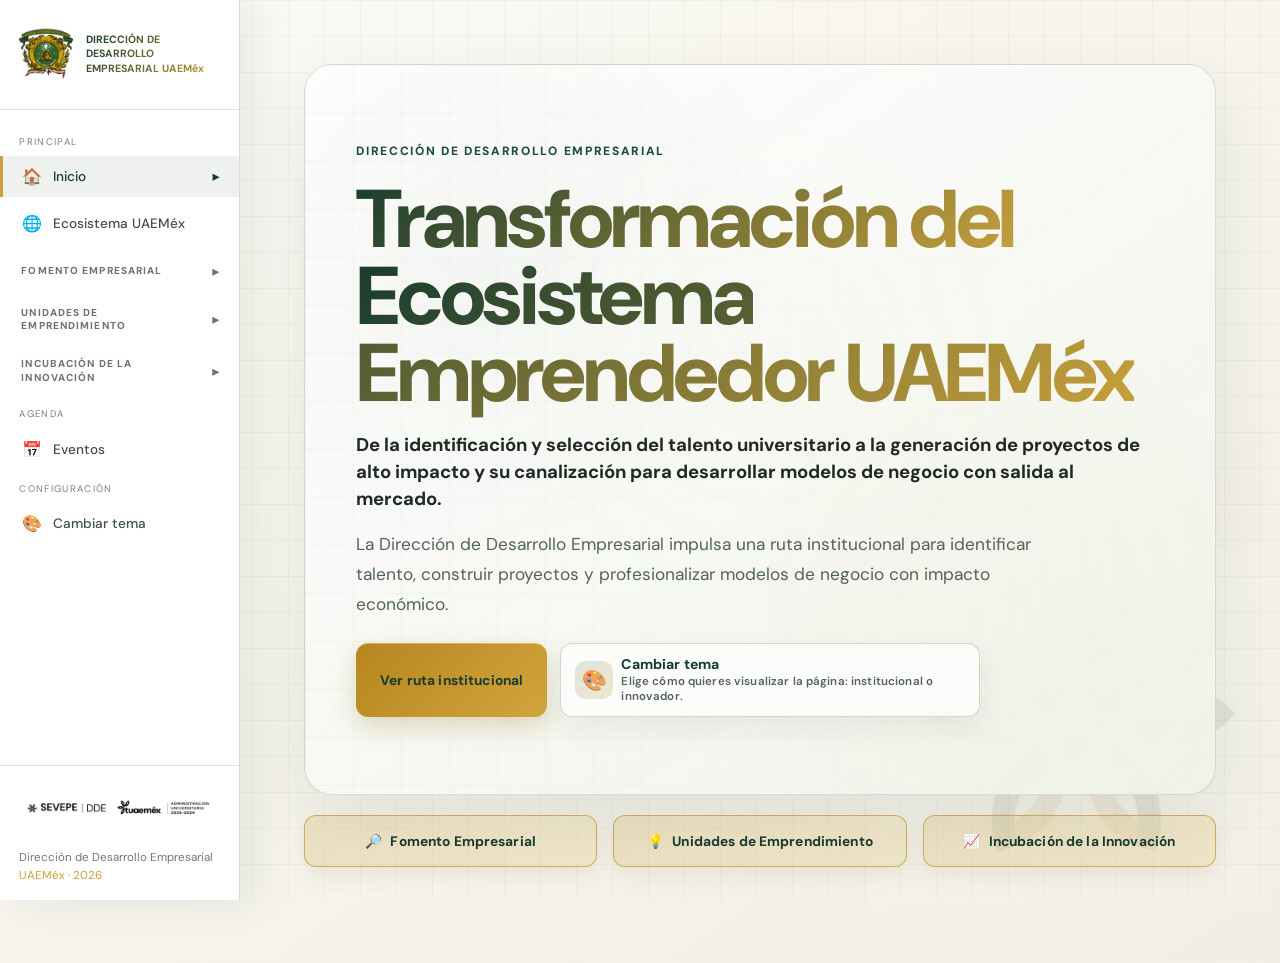
==== index.html @ 19e8ae30 "Agregar agenda UE 2026B" ====
<!DOCTYPE html>
<html lang="es" data-theme="institucional">
<head>
  <meta charset="UTF-8"/>
  <meta name="viewport" content="width=device-width, initial-scale=1.0"/>
  <link rel="manifest" href="manifest.json">
  <meta name="theme-color" content="#1F4D3A">
  <meta name="apple-mobile-web-app-capable" content="yes">
  <meta name="apple-mobile-web-app-title" content="DDE UAEMéx">
  <meta name="apple-mobile-web-app-status-bar-style" content="default">
  <link rel="apple-touch-icon" href="imgenes/logo-uaemex.png">
  <title>Dirección de Desarrollo Empresarial · UAEMéx</title>
  <link rel="preconnect" href="https://fonts.googleapis.com">
  <link rel="preconnect" href="https://fonts.gstatic.com" crossorigin>
  <link href="https://fonts.googleapis.com/css2?family=DM+Sans:opsz,wght@9..40,400;9..40,500;9..40,600;9..40,700;9..40,800;9..40,900&display=swap" rel="stylesheet">
  <script>
    try {
      const savedTheme = localStorage.getItem('theme') || 'institucional';
      document.documentElement.dataset.theme = savedTheme === 'actual' ? 'actual' : 'institucional';
    } catch (error) {
      document.documentElement.dataset.theme = 'institucional';
    }
  </script>
  <link rel="stylesheet" href="styles.css"/>
</head>
<body>

<!-- HAMBURGER -->
<button class="hamburger" id="ham" type="button" aria-label="Abrir menú" aria-controls="sidebar" aria-expanded="false">
  <span></span><span></span><span></span>
</button>

<!-- SIDEBAR -->
<nav class="sidebar" id="sidebar">
  <div class="sidebar-head">
    <a href="#home" class="sidebar-logo-link" data-section="home" aria-label="Ir al inicio">
      <img src="imgenes/logo-uaemex.png" alt="Logo UAEMéx"/>
    </a>
    <div class="sidebar-brand">DIRECCIÓN DE DESARROLLO<br>EMPRESARIAL UAEMéx</div>
    <button class="sidebar-close" id="sidebarClose" type="button" aria-label="Cerrar menú">Cerrar menú</button>
  </div>
  <div class="sidebar-nav">
    <div class="nav-section">Principal</div>
    <div class="home-sidebar-group" data-home-sidebar-group>
      <button class="nav-item active home-parent-item" type="button" data-section="home" data-home-sidebar-toggle aria-expanded="false" aria-controls="home-subnav">
        <span class="home-parent-label"><span class="nav-icon">🏠</span>Inicio</span>
        <span class="nav-chevron" data-home-sidebar-chevron aria-hidden="true">▸</span>
      </button>
      <div class="home-subnav" id="home-subnav" aria-label="Subsecciones de Inicio" hidden>
        <a class="nav-item home-subitem" data-section="home-vision"><span class="home-sub-index">01</span>Visión institucional</a>
        <a class="nav-item home-subitem" data-section="home-problema"><span class="home-sub-index">02</span>Problema anterior - Solución actual</a>
        <a class="nav-item home-subitem" data-section="home-ruta"><span class="home-sub-index">03</span>Ruta institucional DDE</a>
      </div>
    </div>
    <a class="nav-item" data-section="ecosistema"><span class="nav-icon">🌐</span>Ecosistema UAEMéx</a>

    <div class="nav-group" data-nav-group>
      <button class="nav-group-toggle" type="button" aria-expanded="false" aria-controls="nav-group-fomento">
        <span>Fomento Empresarial</span><span class="nav-chevron" aria-hidden="true">▸</span>
      </button>
      <div class="nav-group-content" id="nav-group-fomento" hidden>
        <a class="nav-item" data-section="fomento-empresarial"><span class="nav-icon">🔎</span>Fomento Empresarial</a>
        <a class="nav-item" data-section="metodologia-fomento"><span class="nav-icon">⚙️</span>Metodología de Fomento</a>
        <a class="nav-item" data-section="ruta-formativa-inicial"><span class="nav-icon">🧭</span>Ruta Formativa Inicial</a>
        <a class="nav-item" data-section="actividades-complementarias"><span class="nav-icon">✦</span>Actividades complementarias</a>
        <a class="nav-item" data-section="evaluacion-regional"><span class="nav-icon">✓</span>Evaluación Regional</a>
        <a class="nav-item" data-section="proceso-seleccion"><span class="nav-icon">↗</span>Proceso de selección</a>
      </div>
    </div>

    <div class="nav-group" data-nav-group>
      <button class="nav-group-toggle" type="button" aria-expanded="false" aria-controls="nav-group-unidades">
        <span>Unidades de Emprendimiento</span><span class="nav-chevron" aria-hidden="true">▸</span>
      </button>
      <div class="nav-group-content" id="nav-group-unidades" hidden>
        <a class="nav-item" data-section="manual"><span class="nav-icon">📋</span>Propósito e impacto</a>
        <a class="nav-item" data-section="programa"><span class="nav-icon">💡</span>Programa Emprende UAEMéx 365</a>
        <a class="nav-item" data-section="metodologia"><span class="nav-icon">⚡</span>Metodología 365</a>
        <a class="nav-item" data-section="actividades"><span class="nav-icon">🚀</span>Actividades de activación</a>
        <a class="nav-item" data-section="herramientas"><span class="nav-icon">🛠️</span>Herramientas digitales</a>
        <a class="nav-item" data-section="agenda-ue"><span class="nav-icon">📅</span>Agenda UE 2026B</a>
      </div>
    </div>

    <div class="nav-group" data-nav-group>
      <button class="nav-group-toggle" type="button" aria-expanded="false" aria-controls="nav-group-incubacion">
        <span>Incubación de la Innovación</span><span class="nav-chevron" aria-hidden="true">▸</span>
      </button>
      <div class="nav-group-content" id="nav-group-incubacion" hidden>
        <a class="nav-item" data-section="incubacion"><span class="nav-icon">📈</span>Incubación de la Innovación</a>
      </div>
    </div>

    <div class="nav-section">Agenda</div>
    <a class="nav-item" data-section="eventos"><span class="nav-icon">📅</span>Eventos</a>

    <div class="nav-section">Configuración</div>
    <a class="nav-item" data-section="temas"><span class="nav-icon">🎨</span>Cambiar tema</a>
  </div>
  <div class="sidebar-foot">
    <div class="sidebar-footer-image">
      <img src="imgenes/pie-pagina-dde.png" alt="Identidad institucional UAEMéx DDE">
    </div>
    Dirección de Desarrollo Empresarial<br>
    <span style="color:var(--p2)">UAEMéx · 2026</span>
  </div>
</nav>
<div class="sidebar-overlay" id="sidebarOverlay" aria-hidden="true"></div>

<!-- MAIN -->
<main class="main">

  <!-- ══════════════ HOME ══════════════ -->
  <section class="section active" id="home">
    <div class="hero-wrap">
      <div class="glow g1"></div>
      <div class="glow g2"></div>
      <div class="glow g3"></div>
      <div class="hero-shell hero-shell-dde">
        <div class="hero-content reveal">
          <div class="hero-badge"><span class="dot"></span>Dirección de Desarrollo Empresarial</div>
          <h1 class="hero-title hero-title-institutional">
            <span class="grad-cyan">Transformación del</span><br>
            <span class="grad-mag">Ecosistema Emprendedor UAEMéx</span>
          </h1>
          <p class="hero-kicker">De la identificación y selección del talento universitario a la generación de proyectos de alto impacto y su canalización para desarrollar modelos de negocio con salida al mercado.</p>
          <p class="lead">La Dirección de Desarrollo Empresarial impulsa una ruta institucional para identificar talento, construir proyectos y profesionalizar modelos de negocio con impacto económico.</p>
          <div class="btns">
            <a class="btn btn-p" href="#home-ruta" data-section="home-ruta">Ver ruta institucional</a>
            <button class="btn home-theme-card" type="button" data-section="temas" aria-label="Cambiar tema visual">
              <span class="home-theme-icon" aria-hidden="true">🎨</span>
              <span class="home-theme-copy">
                <strong>Cambiar tema</strong>
                <small>Elige cómo quieres visualizar la página: institucional o innovador.</small>
              </span>
            </button>
          </div>
        </div>
      </div>
    </div>

    <nav class="home-area-actions reveal" aria-label="Áreas de la Dirección de Desarrollo Empresarial">
      <a class="btn home-area-btn" data-section="fomento-empresarial"><span aria-hidden="true">🔎</span>Fomento Empresarial</a>
      <a class="btn home-area-btn" data-section="programa"><span aria-hidden="true">💡</span>Unidades de Emprendimiento</a>
      <a class="btn home-area-btn" data-section="incubacion"><span aria-hidden="true">📈</span>Incubación de la Innovación</a>
    </nav>

  </section>

  <section class="section home-route-tabs" id="home-vision" aria-labelledby="vision-reto-title">
      <div class="home-route-tab-content">
    <section class="institutional-challenge active" id="home-tab-vision">
      <div class="challenge-heading">
        <div class="tag">Visión institucional</div>
        <h2 class="sec-title" id="vision-reto-title">Visión general del <span class="grad-cyan">reto institucional</span></h2>
        <p>Situación actual, retos, oportunidad y papel de la DDE dentro del ecosistema universitario.</p>
      </div>
      <div class="challenge-grid">
        <article class="challenge-card"><span class="challenge-number">01</span><h3>Situación actual</h3><p>Existen programas, concursos, talleres y esfuerzos valiosos, pero con operación parcialmente desconectada.</p></article>
        <article class="challenge-card"><span class="challenge-number">02</span><h3>Reto institucional</h3><p>Construir continuidad entre convocatoria, formación, validación, evaluación e incubación.</p></article>
        <article class="challenge-card"><span class="challenge-number">03</span><h3>Oportunidad</h3><p>Convertir el talento universitario en proyectos con evidencia, potencial de mercado e impacto social.</p></article>
        <article class="challenge-card"><span class="challenge-number">04</span><h3>Papel de la DDE</h3><p>Formar e integrar personas con una metodología institucional, en un ecosistema emprendedor universitario de alto desempeño.</p></article>
      </div>
      <p class="challenge-question">¿Cómo pasamos de actividades aisladas a un sistema institucional que genere modelos de negocio?</p>
    </section>
      </div>
  </section>

  <section class="section home-route-tabs" id="home-problema" aria-labelledby="problema-institucional-title">
      <div class="home-route-tab-content">
    <section class="institutional-problem" id="home-tab-continuidad">
      <div class="problem-copy problem-copy-wide">
        <div class="tag">Problema anterior - Solución actual</div>
        <h2 class="sec-title" id="problema-institucional-title">Problema anterior - <span class="grad-mag">Solución actual</span></h2>
        <p class="problem-lead">El modelo anterior priorizaba la captación de proyectos; la nueva ruta institucional canaliza talento, visión y actitud emprendedora hacia procesos de formación, desarrollo e incubación.</p>
      </div>
      <div class="problem-image-grid">
        <figure class="problem-image-card">
          <button class="problem-image-trigger" type="button" data-problem-image="0" aria-label="Abrir Modelo anterior de participación">
            <img src="imgenes/modelo-anterior.png" alt="Modelo anterior de participación">
          </button>
          <figcaption>
            <strong>Modelo anterior</strong>
            <span>Antes se priorizaba captar muchos proyectos para concursar, pero no necesariamente formar emprendedores.</span>
          </figcaption>
        </figure>
        <figure class="problem-image-card">
          <button class="problem-image-trigger" type="button" data-problem-image="1" aria-label="Abrir Nueva ruta de canalización de participantes">
            <img src="imgenes/nueva-ruta.png" alt="Nueva ruta de canalización de participantes">
          </button>
          <figcaption>
            <strong>Nueva ruta</strong>
            <span>Ahora se canaliza a quienes destacan por talento, visión y actitud, conectando Fomento Empresarial, Unidades de Emprendimiento e Incubación de la Innovación.</span>
          </figcaption>
        </figure>
      </div>
      <p class="problem-conclusion">La ruta actual permite identificar perfiles con mayor potencial, formar equipos y canalizar participantes hacia Unidades de Emprendimiento e Incubación de la Innovación.</p>
    </section>
      </div>
  </section>

  <section class="section home-route-tabs" id="home-ruta" aria-labelledby="ruta-institucional-title">
      <div class="home-route-tab-content">
    <div class="institutional-route" id="ruta-institucional-dde">
      <div class="route-intro">
        <div>
          <div class="tag">Ruta institucional DDE</div>
          <h2 class="sec-title" id="ruta-institucional-title">Un ecosistema, <span class="grad-cyan">tres etapas conectadas</span></h2>
        </div>
        <div class="route-summary">
          <p>Esta estrategia conecta los esfuerzos de Fomento Empresarial, Unidades de Emprendimiento e Incubación de la Innovación, integrando convocatorias, formación, validación, evidencias, mentorías y salida al mercado dentro de una misma ruta.</p>
          <p><strong>Emprende UAEMéx 365</strong> es el modelo operativo de las Unidades de Emprendimiento: activa talento universitario, forma equipos multidisciplinarios y desarrolla proyectos con evidencia, producto mínimo viable y posibilidad de incubación.</p>
        </div>
      </div>

      <div class="route-grid">
        <article class="route-card route-card-cyan">
          <div class="route-card-head">
            <span class="route-step">01</span>
            <div><span class="route-level">Emprendedor junior</span><h3>Fomento Empresarial</h3></div>
          </div>
          <p class="route-purpose">Identifica perfiles y selecciona el talento emprendedor de la comunidad universitaria.</p>
          <div class="route-input"><strong>Entrada</strong><span>Ideas · categorías · áreas del conocimiento · convocatoria</span></div>
          <ol class="route-list">
            <li>Mesas de trabajo</li>
            <li>Convocatoria y categorías</li>
            <li>Difusión y programa</li>
            <li>Registro, filtros y diseño de rúbrica</li>
            <li>Regionalización (mini concursos)</li>
            <li>Repentina emprendedora</li>
            <li>42 seleccionados Semestre B · 11 Semestre A</li>
            <li>Expo presencial y premiación</li>
          </ol>
          <div class="route-output"><strong>Salida</strong><span>Talentos identificados + ganadores + carpeta de evidencias</span></div>
          <p class="route-evidence"><strong>Evidencias:</strong> registro · rúbrica · carpeta · entregables por etapa</p>
        </article>

        <article class="route-card route-card-mag">
          <div class="route-card-head">
            <span class="route-step">02</span>
            <div><span class="route-level">Emprendedor middle</span><h3>Unidades de Emprendimiento</h3></div>
          </div>
          <p class="route-purpose">Desarrolla proyectos mediante Inspiration Days, Hackathon, Emprende Academy 365, Bootcamp y Demo Day.</p>
          <div class="route-input"><strong>Entrada</strong><span>Talentos y ganadores · banco de retos · evidencias</span></div>
          <ol class="route-list">
            <li>Convocatoria / Inspiration Days</li>
            <li>Hackathon</li>
            <li>Emprende Academy 365</li>
            <li>MVP / prototipo</li>
            <li>Retos empresariales y validación del cliente</li>
            <li>Resumen ejecutivo y evidencias</li>
            <li>Bootcamp</li>
            <li>Evaluación y premiación</li>
          </ol>
          <div class="route-output"><strong>Salida</strong><span>Equipos y proyectos conformados: MVP + validación + pitch</span></div>
          <p class="route-evidence"><strong>Evidencias:</strong> tablero · carpeta · resumen ejecutivo · validación</p>
        </article>

        <article class="route-card route-card-violet">
          <div class="route-card-head">
            <span class="route-step">03</span>
            <div><span class="route-level">Emprendedor senior</span><h3>Incubación de la Innovación</h3></div>
          </div>
          <p class="route-purpose">Profesionaliza modelos mediante mentorías, MIF, plan financiero, ruta go-to-market y preparación para salida al mercado.</p>
          <div class="route-input"><strong>Entrada</strong><span>Proyectos con potencial e incubables</span></div>
          <ol class="route-list">
            <li>Diagnóstico MIF</li>
            <li>Plan de negocio</li>
            <li>Go-to-market</li>
            <li>Mentoría de mercado</li>
            <li>Plan financiero</li>
            <li>Preparación para inversión</li>
            <li>Capital semilla</li>
            <li>Seguimiento</li>
          </ol>
          <div class="route-output"><strong>Salida</strong><span>Plan de negocio + GTM + capital semilla / salida al mercado</span></div>
          <p class="route-evidence"><strong>Evidencias:</strong> expediente MIF · plan financiero · pitch de inversión</p>
        </article>
      </div>
    </div>
      </div>
  </section>

  <!-- ══════════════ PROGRAMA EMPRENDE UAEMÉX 365 ══════════════ -->
  <section class="section" id="programa">
    <div class="hero-wrap program-hero">
      <div class="glow g1"></div>
      <div class="glow g2"></div>
      <div class="glow g3"></div>
      <div class="hero-shell">
        <div class="hero-content reveal">
          <div class="hero-badge"><span class="dot"></span>Unidades de Emprendimiento</div>
          <h1 class="hero-title"><span class="grad-cyan">Emprende</span><br><span class="grad-mag">UAEMéx 365</span></h1>
          <p class="hero-kicker">Modelo operativo para activar talento universitario y convertir ideas en proyectos con evidencia.</p>
          <p class="lead">Emprende UAEMéx 365 impulsa formación, trabajo colaborativo, retos reales y acompañamiento metodológico para formar equipos multidisciplinarios, desarrollar productos mínimos viables y canalizar proyectos con potencial hacia incubación.</p>
          <div class="btns">
            <a class="btn btn-p" data-section="manual">Propósito e impacto</a>
            <a class="btn btn-o" data-section="metodologia">Conoce la metodología</a>
          </div>
        </div>
        <div class="hero-identity reveal">
          <div class="hero-orbit" aria-hidden="true"><span></span><span></span><span></span></div>
          <div class="hero-logo-stage">
            <img src="imgenes/Logo04.png" alt="Escudo UAEMéx" class="hero-logo"/>
            <div class="hero-identity-label">Activación emprendedora institucional<br><strong>Innovación universitaria todo el año</strong></div>
          </div>
          <div class="stats-bar">
            <div class="stat"><span class="stat-n">5</span><div class="stat-l">Etapas metodológicas</div></div>
            <div class="stat"><span class="stat-n">365</span><div class="stat-l">Días de acompañamiento</div></div>
          </div>
        </div>
      </div>
    </div>

    <div class="home-comparison reveal">
      <div class="comparison-intro">
        <div class="tag">Diagnóstico institucional</div>
        <h2 class="sec-title">¿Por qué necesitamos <span class="grad-mag">un nuevo modelo?</span></h2>
        <p>La evolución del ecosistema exige pasar de actividades aisladas a un sistema continuo, medible y conectado.</p>
      </div>
      <div class="ba-grid">
        <div class="ba-card ba-before">
          <div class="ba-head" style="color:#ff5566">❌ Modelo anterior</div>
          <ul class="ba-list">
            <li><span>❌</span> Unidades sin claridad operativa</li>
            <li><span>❌</span> Actividades aisladas sin continuidad</li>
            <li><span>❌</span> Enfoque solo en talleres y eventos</li>
            <li><span>❌</span> Sin activación de talento interdisciplinario</li>
            <li><span>❌</span> Proyectos que se abandonan</li>
            <li><span>❌</span> Sin metodología homogénea</li>
            <li><span>❌</span> Sin seguimiento ni evidencia</li>
          </ul>
        </div>
        <div class="ba-card ba-after">
          <div class="ba-head" style="color:var(--cyan)">✅ Emprende UAEMéx 365</div>
          <ul class="ba-list">
            <li><span>✅</span> Rol claro para cada responsable de unidad</li>
            <li><span>✅</span> Metodología homogénea institucional</li>
            <li><span>✅</span> Acompañamiento continuo de proyectos</li>
            <li><span>✅</span> Activación de talento interdisciplinario</li>
            <li><span>✅</span> Proyectos vivos con evidencia real</li>
            <li><span>✅</span> Metodología operativa con herramientas ejecutables</li>
            <li><span>✅</span> Seguimiento, validación e impacto medible</li>
          </ul>
        </div>
      </div>
    </div>
  </section>

  <!-- ══════════════ MANUAL ══════════════ -->
  <section class="section" id="manual">
    <div class="sec-header reveal">
      <div class="tag">Propósito e impacto</div>
      <h2 class="sec-title">Guía institucional para <span class="grad-cyan">Unidades de Emprendimiento</span></h2>
      <div class="divider"></div>
      <p class="lead">Todo lo que necesitas saber para operar tu Unidad de Emprendimiento de forma efectiva, alineada y con impacto real.</p>
    </div>

    <div class="manual-grid reveal">
      <div class="manual-nav">
        <div class="m-nav-item active" data-tab="proposito"><span class="m-nav-dot"></span>Propósito</div>
        <div class="m-nav-item" data-tab="vision"><span class="m-nav-dot"></span>Visión e impacto</div>
        <div class="m-nav-item" data-tab="metas"><span class="m-nav-dot"></span>Metas y seguimiento</div>
      </div>

      <div class="manual-content">
<!-- ══════════════ Contenido Proposito ══════════════ -->
        <div class="active" id="tab-proposito">
          <h3 class="card-title" style="font-size:1.3rem;color:var(--cyan);margin-bottom:1rem">¿Por qué existen las Unidades de Emprendimiento?</h3>
          <p style="color:var(--lg);line-height:1.8;margin-bottom:1.5rem">Las Unidades de Emprendimiento son el primer eslabón del ecosistema de innovación universitaria de la UAEMéx. Su propósito no es organizar talleres — es <strong style="color:var(--white)">identificar, activar y acompañar talento universitario</strong> con potencial de transformar ideas en proyectos reales.</p>
          <div class="grid-2" style="gap:1rem">
            <div class="card card-cyan">
              <span class="card-icon">🎯</span>
              <h3 class="card-title grad-cyan">Detectar talento</h3>
              <p class="card-desc">Identificar estudiantes con intención real de emprender, no solo interés superficial. Analizar disposición al aprendizaje y problemas reales que quieren resolver.</p>
            </div>
            <div class="card card-cyan">
              <span class="card-icon">🤝</span>
              <h3 class="card-title grad-cyan">Activar equipos</h3>
              <p class="card-desc">Formar equipos complementarios por habilidades, no por amistad. Asignar roles estratégicos y acompañar su funcionamiento semana a semana.</p>
            </div>
            <div class="card card-cyan">
              <span class="card-icon">🔬</span>
              <h3 class="card-title grad-cyan">Validar proyectos</h3>
              <p class="card-desc">Guiar a los equipos en la validación de problemas reales con usuarios reales. Sin evidencia no hay avance — ese es el principio central.</p>
            </div>
            <div class="card card-cyan">
              <span class="card-icon">🚀</span>
              <h3 class="card-title grad-cyan">Canalizar a incubación</h3>
              <p class="card-desc">Los proyectos validados y con tracción son canalizados hacia la incubadora formal, cerrando el ciclo del ecosistema emprendedor.</p>
            </div>
          </div>
        </div>
<!-- ══════════════ Contenido Vision e Impacto ══════════════ -->
        <div id="tab-vision">
          <h3 class="card-title" style="font-size:1.3rem;color:var(--cyan);margin-bottom:1rem">Visión e impacto esperado</h3>
          <p style="color:var(--lg);margin-bottom:2rem;line-height:1.8">Las Unidades de Emprendimiento deben transformar la cultura universitaria. El impacto no se mide en número de eventos — se mide en <strong style="color:var(--white)">proyectos activos, equipos funcionando y estudiantes que aprenden haciendo.</strong></p>
          <div class="grid-3" style="gap:1rem">
            <div class="card"><span class="card-icon">📈</span><h3 class="card-title">Más proyectos incubados</h3><p class="card-desc">Mayor tasa de proyectos que llegan a incubación formal gracias al acompañamiento continuo y validación temprana.</p></div>
            <div class="card"><span class="card-icon">🔗</span><h3 class="card-title">Menos abandono</h3><p class="card-desc">Seguimiento semanal y cultura de evidencia que reduce la deserción de proyectos y mantiene equipos activos.</p></div>
            <div class="card"><span class="card-icon">🌱</span><h3 class="card-title">Cultura de ejecución</h3><p class="card-desc">Antifragilidad, autonomía responsable y validación temprana como hábitos permanentes en la comunidad universitaria.</p></div>
          </div>
        </div>
<!-- ══════════════ Contenido Metas y Seguimineto ══════════════ -->
        <div id="tab-metas">
          <h3 class="card-title" style="font-size:1.3rem;color:var(--cyan);margin-bottom:1rem">Metas e indicadores de seguimiento</h3>
          <p style="color:var(--lg);margin-bottom:1.5rem;line-height:1.8">Los indicadores no son opcionales — son la evidencia de que la unidad está generando impacto real.</p>
          <div class="grid-2" style="gap:1rem">
            <div class="card card-mag"><span class="card-icon">👥</span><h3 class="card-title">Talento activado</h3><p class="card-desc">Número de estudiantes detectados, diagnosticados e integrados a equipos activos por período.</p></div>
            <div class="card card-mag"><span class="card-icon">🏗️</span><h3 class="card-title">Equipos formados</h3><p class="card-desc">Equipos con roles asignados, tablero activo y check-in semanal funcionando.</p></div>
            <div class="card card-mag"><span class="card-icon">✅</span><h3 class="card-title">Validaciones realizadas</h3><p class="card-desc">Entrevistas de usuario, mapas de empatía completados, hipótesis validadas o descartadas.</p></div>
            <div class="card card-mag"><span class="card-icon">🏆</span><h3 class="card-title">Proyectos canalizados</h3><p class="card-desc">Proyectos que llegan a la incubadora con producto mínimo viable y evidencia de validación.</p></div>
          </div>
        </div>
      </div>
    </div>
  </section>

  <!-- ══════════════ METODOLOGÍA ══════════════ -->
  <section class="section" id="metodologia">
    <div class="sec-header reveal">
      <div class="tag">Metodología institucional</div>
      <h2 class="sec-title"><span class="grad-cyan">Metodología 365</span></h2>
      <div class="divider"></div>
      <p class="lead">El proceso metodológico que transforma estudiantes en agentes de innovación. Cinco etapas, seis a ocho semanas, evidencia en cada paso.</p>
    </div>

    <div class="flow-wrap reveal">
      <div class="flow-step">
        <div class="flow-n">01 / ETAPA</div>
        <span class="flow-icon">🔍</span>
        <div class="flow-title">Detección</div>
        <p class="flow-desc">Identificar personas con intención real. Se analiza ejecución, disposición al aprendizaje y problemas que realmente les molestan.</p>
      </div>
      <div class="flow-step">
        <div class="flow-n">02 / ETAPA</div>
        <span class="flow-icon">🧠</span>
        <div class="flow-title">Diagnóstico</div>
        <p class="flow-desc">Identificar perfiles reales, no aspiracionales. Se evalúa motivación intrínseca, tolerancia al error y capacidad de ejecución.</p>
      </div>
      <div class="flow-step">
        <div class="flow-n">03 / ETAPA</div>
        <span class="flow-icon">🤝</span>
        <div class="flow-title">Integración</div>
        <p class="flow-desc">Formar equipos por complementariedad de habilidades. Constructora, Conector, Estratega, Narrador — no por amistad.</p>
      </div>
      <div class="flow-step">
        <div class="flow-n">04 / ETAPA</div>
        <span class="flow-icon">⚡</span>
        <div class="flow-title">Activación</div>
        <p class="flow-desc">De equipo a tribu en acción. Foco en problema y usuario. Ejecución semanal con bitácora, tablero y check-in.</p>
      </div>
      <div class="flow-step">
        <div class="flow-n">05 / ETAPA</div>
        <span class="flow-icon">📊</span>
        <div class="flow-title">Seguimiento</div>
        <p class="flow-desc">Medir progreso: usuarios contactados, validaciones, evidencias entregadas. Sin evidencia no hay avance.</p>
      </div>
    </div>

    <div style="margin-top:4rem" class="reveal">
      <div class="tag">Ruta operativa</div>
      <h2 class="sec-title">Proceso paso a <span class="grad-mag">paso</span></h2>
      <div class="roadmap" style="margin-top:2rem">
        <div class="roadmap-line"></div>
        <div class="road-step">
          <div class="road-num">1</div>
          <div class="road-body">
            <div class="road-title">Detección de talento</div>
            <p class="road-desc">No se buscan personas que "quieren emprender" — se buscan personas con <strong style="color:var(--white)">intención real de ejecutar</strong>. Preguntas detonadoras: ¿Qué problema te molesta hoy? ¿Qué proyecto abandonaste y por qué? ¿Qué estás dispuesto a aprender?</p>
          </div>
        </div>
        <div class="road-step">
          <div class="road-num">2</div>
          <div class="road-body">
            <div class="road-title">Diagnóstico de perfiles</div>
            <p class="road-desc">Se evalúan: motivación intrínseca, capacidad de ejecución, aprendizaje autónomo, tolerancia al error, comunicación y escucha activa. Dinámica "Yo nunca nunca" para diagnóstico rápido y crudo.</p>
          </div>
        </div>
        <div class="road-step">
          <div class="road-num">3</div>
          <div class="road-body">
            <div class="road-title">Integración de equipos</div>
            <p class="road-desc">Cuatro roles estratégicos: <strong style="color:var(--white)">Constructora/or</strong> (hace que las cosas pasen), <strong style="color:var(--white)">Conector/a</strong> (habla con usuarios), <strong style="color:var(--white)">Estratega</strong> (prioriza y organiza), <strong style="color:var(--white)">Narrador/a</strong> (comunica y presenta).</p>
          </div>
        </div>
        <div class="road-step">
          <div class="road-num">4</div>
          <div class="road-body">
            <div class="road-title">Activación y ejecución</div>
            <p class="road-desc">No se inicia con ideas — se inicia con <strong style="color:var(--white)">problema y usuario</strong>. Ejecución semanal obligatoria: mapa de empatía, bitácora semanal, tablero visible y check-in de equipo.</p>
          </div>
        </div>
        <div class="road-step">
          <div class="road-num">5</div>
          <div class="road-body">
            <div class="road-title">Seguimiento y validación</div>
            <p class="road-desc">Indicadores semanales: usuarios contactados, validaciones realizadas, evidencias entregadas, interacción real con el mercado. Cultura buscada: autonomía responsable, aprender haciendo, antifragilidad.</p>
          </div>
        </div>
      </div>
    </div>

    <div style="margin-top:3rem;background:rgba(30,255,255,.05);border:1px solid rgba(30,255,255,.2);border-radius:16px;padding:2rem" class="reveal">
      <div class="tag">Principio central</div>
      <p style="font-family:var(--font-main);font-size:1.8rem;line-height:1.2;color:var(--white)">"Si no hay <span class="grad-cyan">evidencia</span>,<br>no hay <span class="grad-mag">avance</span>."</p>
      <p style="color:var(--gray);margin-top:1rem;font-size:.9rem">— Filosofía metodológica Emprende UAEMéx 365</p>
    </div>
  </section>

  <!-- ══════════════ ACTIVIDADES ══════════════ -->
  <section class="section" id="actividades">
    <div class="sec-header reveal">
      <div class="tag">Actividades de activación</div>
      <h2 class="sec-title">Experiencias que <span class="grad-cyan">activan el talento</span></h2>
      <div class="divider"></div>
      <p class="lead">Cada actividad acompaña una etapa del proceso emprendedor mediante experiencias prácticas, colaborativas y conectadas con retos reales.</p>
    </div>

<!-- Contenido Inspiration Days -->
    <div class="act-grid reveal">
      <div class="act-card">
        <div class="act-head">
<!-- Imagen Inspiration Days -->
          <img src="imgenes/inspiration-days.jpeg" alt="Actividad Inspiration Days" class="act-banner" loading="lazy">
          <div class="act-name">Inspiration Days</div>
          <div class="act-tag">Activación inicial</div>
        </div>
        <div class="act-body">
          <p class="act-description">Inspiration Days es un evento de charlas tipo TED donde emprendedores comparten experiencias reales para inspirar a la comunidad universitaria.</p>
          <p class="act-description">Funciona como punto de arranque del programa Emprende UAEMéx 365, motivando a los estudiantes a desarrollar ideas, fortalecer su mentalidad emprendedora y sumarse a las siguientes etapas del proceso.</p>
          <div class="indicators">
            <button class="ind-chip" type="button" onclick="abrirPDF('PDF/Manual_InspirationDays.pdf')">Manual operativo</button>
            <button class="ind-chip" type="button" onclick="abrirPDF('PDF/Inspitation_Day.pdf')">Conoce Inspiration Days</button>
          </div>
        </div>

<!-- Contenido Hackathon -->
      </div>
      <div class="act-card">
        <div class="act-head">
<!-- Imagen Hackathon -->
          <img src="imgenes/hackathon.jpeg" alt="Actividad de Hackathon" class="act-banner" loading="lazy">
          <div class="act-name">Hackathon Emprende UAEMéx 365</div>
          <div class="act-tag">Desafío interdisciplinario</div>
        </div>
        <div class="act-body">
          <p class="act-description">El Hackathon Emprende UAEMéx 365 es una experiencia intensiva donde equipos desarrollan soluciones a retos reales en tiempo limitado.</p>
          <p class="act-description">Los participantes generan ideas, construyen prototipos y presentan un pitch, fortaleciendo habilidades de innovación, colaboración y resolución de problemas en un entorno dinámico.</p>
          <div class="indicators">
            <button class="ind-chip" type="button" onclick="abrirPDF('PDF/Manual_Hackathon.pdf')">Hackathon 120 horas</button>
            <button class="ind-chip" type="button" onclick="abrirPDF('PDF/Desafio_Interdisciplinario.pdf')">Desafío interdisciplinario</button>
          </div>
        </div>
      </div>

<!-- Contenido Bootcamp -->
      <div class="act-card">
        <div class="act-head">
<!-- Imagen Bootcamp -->
          <img src="imgenes/bootcamp.jpg" alt="Actividad de Bootcamp" class="act-banner" loading="lazy">
          <div class="act-name">Bootcamp Emprende UAEMéx 365</div>
          <div class="act-tag">Ejecución real · Evidencia real</div>
        </div>
        <div class="act-body">
          <p class="act-description">El Bootcamp Emprende UAEMéx 365 es una experiencia intensiva donde los equipos desarrollan y fortalecen sus proyectos a través de retos reales y trabajo por etapas.</p>
          <p class="act-description">En esta fase, perfeccionan su propuesta de valor, validan su solución y preparan un pitch final, consolidando habilidades de ejecución, innovación y colaboración para avanzar a procesos de incubación.</p>
          <div class="indicators">
            <button class="ind-chip" type="button" onclick="abrirPDF('PDF/manual-bootcamp.pdf')">Manual operativo</button>
            <button class="ind-chip" type="button" onclick="abrirPDF('PDF/BOOTCAMP.pdf')">Bootcamp Tecámac</button>
            <button class="ind-chip" type="button" onclick="abrirVideo('Videos/Bootcam_Tecamac.mp4')">Vive la experiencia</button>
          </div>
        </div>
      </div>

<!-- Contenido DemoDay -->
      <div class="act-card">
        <div class="act-head">
<!-- Imagen DemoDay -->
          <img src="imgenes/demoday.jpg" alt="Actividad de Demo Day" class="act-banner" loading="lazy">
          <div class="act-name">Demo Day Emprende UAEMéx 365</div>
          <div class="act-tag">Del prototipo al pitch</div>
        </div>
        <div class="act-body">
          <p class="act-description">El Demo Day Emprende UAEMéx 365 es la jornada final donde los equipos presentan su proyecto ante jurados expertos mediante un pitch estructurado y cronometrado.</p>
          <p class="act-description">En pocos minutos, exponen el problema, su solución y el impacto esperado, demostrando la solidez de su propuesta y su potencial en contextos reales.</p>
          <div class="indicators">
            <button class="ind-chip" type="button" onclick="abrirPDF('PDF/manual-bootcamp.pdf')">Manual operativo</button>
          </div>
        </div>
      </div>
        <!-- ══════════════ Networking inabilidato ══════════════ 
      <div class="act-card">
        <div class="act-head">
          <span class="act-emoji">🌐</span>
          <div class="act-name">Networking</div>
          <div class="act-tag">Conexión de ecosistema</div>
        </div>
        <div class="act-body">
          <div class="act-row"><span class="act-label">Objetivo:</span><span class="act-val">Conectar estudiantes con mentores, empresas, inversionistas y alumni.</span></div>
          <div class="act-row"><span class="act-label">Cómo:</span><span class="act-val">Speed networking, mesas temáticas, presentaciones de proyectos activos.</span></div>
          <div class="act-row"><span class="act-label">Roles:</span><span class="act-val">Facilitador de conexiones, anfitriones, proyectos presentando.</span></div>
          <div class="indicators">
            <span class="ind-chip">Conexiones realizadas</span>
            <span class="ind-chip">Mentorías generadas</span>
            <span class="ind-chip">Alianzas formadas</span>
          </div>
        </div>
      </div>
        -->

        <!-- ══════════════ Retos Interdisciplinarios inabilidato ══════════════ 
      <div class="act-card">
        <div class="act-head">
          <span class="act-emoji">🧩</span>
          <div class="act-name">Retos Interdisciplinarios</div>
          <div class="act-tag">Innovación colaborativa</div>
        </div>
        <div class="act-body">
          <div class="act-row"><span class="act-label">Objetivo:</span><span class="act-val">Resolver problemáticas reales usando talento de distintas disciplinas.</span></div>
          <div class="act-row"><span class="act-label">Cómo:</span><span class="act-val">Reto planteado por institución o empresa, equipos mixtos, solución en 4 semanas.</span></div>
          <div class="act-row"><span class="act-label">Roles:</span><span class="act-val">Tutor académico, líder de reto, equipos multidisciplinarios.</span></div>
          <div class="indicators">
            <span class="ind-chip">Disciplinas involucradas</span>
            <span class="ind-chip">Soluciones presentadas</span>
            <span class="ind-chip">Implementadas</span>
          </div>
        </div>
      </div>
        -->

    </div>
  </section>

  <!-- ══════════════ FOMENTO EMPRESARIAL ══════════════ -->
  <section class="section fomento-module" id="fomento-empresarial">
    <div class="fm-hero reveal">
      <div class="fm-hero-copy">
        <div class="tag">Departamento de Fomento Empresarial</div>
        <h1>Fomento <span>Empresarial</span></h1>
        <p class="fm-kicker">Ruta Formativa Inicial del Concurso Emprendedor UAEMéx</p>
        <p>Fomento Empresarial impulsa la cultura emprendedora en la comunidad universitaria mediante una metodología formativa que permite sensibilizar, orientar e identificar talento con potencial emprendedor. Su labor articula actividades, concursos, rutas formativas y procesos de evaluación que ayudan a transformar el interés emprendedor en competencias, evidencias iniciales y oportunidades de continuidad dentro del ecosistema de la DDE.</p>
        <p class="fm-purpose-note">Su propósito es fomentar, formar e identificar perfiles emprendedores con capacidad de desarrollar propuestas de valor vinculadas a problemáticas reales.</p>
        <div class="fm-badges"><span>Fomento de cultura emprendedora</span><span>Desarrollo de competencias</span><span>Canalización institucional</span></div>
        <div class="fm-hero-actions"><a class="btn btn-p" data-section="metodologia-fomento">Ver metodología de Fomento</a></div>
      </div>
      <aside class="fm-hero-highlight"><small>Propósito institucional</small><strong>Convertir el interés emprendedor en competencias, evidencia y oportunidades de continuidad.</strong><div class="fm-pulse" aria-hidden="true"><i></i><i></i><i></i></div></aside>
    </div>

    <div class="fm-wrap">
      <div class="fm-access-heading reveal">
        <span>Explora por bloques</span>
        <h2>Conoce Fomento Empresarial paso a paso</h2>
        <p>Selecciona una casilla para consultar únicamente la información que necesitas.</p>
      </div>
      <nav class="fm-overview-nav reveal" aria-label="Contenido de Fomento Empresarial">
        <button type="button" data-fm-panel="proposito" aria-haspopup="dialog"><span>01</span>Propósito institucional</button>
        <button type="button" data-fm-panel="contexto" aria-haspopup="dialog"><span>02</span>Contexto y antecedentes</button>
        <button type="button" data-fm-panel="objetivo" aria-haspopup="dialog"><span>03</span>Objetivo general</button>
        <button type="button" data-fm-panel="objetivos" aria-haspopup="dialog"><span>04</span>Objetivos específicos</button>
        <button type="button" data-fm-panel="metodologia" aria-haspopup="dialog"><span>05</span>Metodología de Fomento</button>
        <button type="button" data-fm-panel="ruta" aria-haspopup="dialog"><span>06</span>Ruta Formativa Inicial</button>
        <button type="button" data-fm-panel="evaluacion" aria-haspopup="dialog"><span>07</span>Evaluación y canalización</button>
      </nav>

      <template data-fm-content="proposito" data-title="Propósito institucional">
        <p class="fm-detail-lead">Fomento Empresarial es la puerta de entrada al ecosistema emprendedor de la DDE. Activa el talento universitario y lo prepara para avanzar dentro de una ruta institucional con criterios y evidencias claras.</p>
        <div class="fm-pillars">
          <article><span>01</span><h3>Identifica talento</h3><p>Detecta estudiantes con interés, habilidades y potencial emprendedor dentro de la comunidad universitaria.</p></article>
          <article><span>02</span><h3>Forma competencias iniciales</h3><p>Fortalece creatividad, análisis de problemas, autogestión, comunicación, trabajo colaborativo y validación temprana.</p></article>
          <article><span>03</span><h3>Canaliza proyectos</h3><p>Los perfiles, equipos o propuestas con mayor potencial pueden continuar hacia Emprende UAEMéx 365 y procesos de incubación.</p></article>
        </div>
      </template>

      <template data-fm-content="contexto" data-title="Contexto y antecedentes">
        <p class="fm-detail-lead">El Concurso Emprendedor evoluciona hacia una experiencia formativa que detecta talento, activa habilidades y produce evidencia temprana.</p>
        <div class="fm-context-grid">
          <article><span>01</span><h3>Antecedentes</h3><p>El Concurso Emprendedor debe evolucionar de un espacio de presentación de ideas a una experiencia formativa inicial orientada a detectar talento, activar habilidades y generar evidencias tempranas.</p></article>
          <article><span>02</span><h3>Enfoque integral</h3><p>La ruta desarrolla habilidades blandas, pensamiento crítico, creatividad, comunicación, autogestión, análisis de problemas y trabajo colaborativo frente a retos sociales, económicos, ambientales, de salud, tecnológicos y productivos.</p></article>
          <article><span>03</span><h3>Responsabilidad institucional</h3><p>El diseño, investigación, desarrollo y operación corresponden al Departamento de Fomento Empresarial, responsable del Programa Emprendedor y del Concurso Emprendedor UAEMéx.</p></article>
        </div>
      </template>

      <template data-fm-content="objetivo" data-title="Objetivo general">
        <div class="fm-objective"><strong>Objetivo y alcance</strong><p>Fortalecer el potencial emprendedor de las y los participantes del Concurso Emprendedor UAEMéx mediante una ruta formativa de corta duración que permita identificar problemáticas reales, generar ideas de solución, validar hipótesis iniciales y desarrollar competencias clave para la construcción de propuestas con impacto social, económico, ambiental o tecnológico.</p></div>
      </template>

      <template data-fm-content="objetivos" data-title="Objetivos específicos">
        <p class="fm-detail-lead">Seis resultados orientan la formación, la homologación institucional y la detección de perfiles con potencial.</p>
        <div class="fm-card-grid fm-objectives-grid"><article><b>01</b><p>Identificar problemáticas reales por áreas del conocimiento, sectores productivos o necesidades del entorno.</p></article><article><b>02</b><p>Desarrollar competencias emprendedoras iniciales en estudiantes universitarios.</p></article><article><b>03</b><p>Generar propuestas de solución vinculadas a retos reales y ODS.</p></article><article><b>04</b><p>Validar de forma temprana el problema y la pertinencia de la solución.</p></article><article><b>05</b><p>Homologar el proceso formativo del Concurso en los espacios académicos.</p></article><article><b>06</b><p>Identificar perfiles emprendedores con potencial para ser canalizados a Emprende UAEMéx 365.</p></article></div>
      </template>

      <template data-fm-content="metodologia" data-title="Metodología de Fomento">
        <p class="fm-detail-lead">Una ruta corta, práctica y basada en evidencia que combina ideación, testeo, hipótesis, validación temprana, aprendizaje basado en retos y evaluación por evidencia.</p>
        <div class="fm-method-summary"><article><b>01</b><h3>Ideación</h3><p>Convierte problemas reales en alternativas de solución.</p></article><article><b>02</b><h3>Testeo</h3><p>Contrasta ideas con personas y contextos reales.</p></article><article><b>03</b><h3>Hipótesis</h3><p>Formula supuestos claros que puedan comprobarse.</p></article><article><b>04</b><h3>Validación temprana</h3><p>Reúne evidencia antes de invertir más recursos.</p></article><article><b>05</b><h3>Aprendizaje basado en retos</h3><p>Desarrolla capacidades al resolver desafíos concretos.</p></article><article><b>06</b><h3>Evaluación por evidencia</h3><p>Valora avances mediante entregables verificables.</p></article></div>
        <h3 class="fm-detail-subtitle">Competencias emprendedoras</h3>
        <div class="fm-competency-summary"><article><small>Autogestión</small><h3>Personales</h3><p>Inteligencia emocional, disciplina, responsabilidad, autogestión y gestión del tiempo.</p></article><article><small>Análisis</small><h3>Cognitivas</h3><p>Capacidad de análisis, pensamiento crítico, resolución de problemas e identificación de oportunidades.</p></article><article><small>Colaboración</small><h3>Sociales</h3><p>Comunicación efectiva, trabajo colaborativo, multidisciplinariedad y liderazgo inicial.</p></article><article><small>Experimentación</small><h3>Experimentales</h3><p>Ideación, validación temprana, aprendizaje por evidencia y mejora continua.</p></article></div>
        <div class="fm-actions"><a class="btn btn-p" data-section="metodologia-fomento">Explorar la metodología completa</a></div>
      </template>

      <template data-fm-content="ruta" data-title="Ruta Formativa Inicial">
        <p class="fm-detail-lead">Cada etapa produce información y evidencia para tomar la siguiente decisión de acompañamiento.</p>
        <div class="fm-process-flow"><article><span>01</span><h3>Concurso Emprendedor</h3><p>Punto de entrada para identificar ideas, perfiles y propuestas iniciales.</p></article><article><span>02</span><h3>Ruta Formativa Inicial</h3><p>Proceso corto y práctico para fortalecer competencias y generar evidencia temprana.</p></article><article><span>03</span><h3>Evaluación Regional</h3><p>Filtro institucional para valorar avances, competencias y potencial de continuidad.</p></article><article><span>04</span><h3>Proceso de selección</h3><p>Identifica perfiles, equipos o proyectos con mayor capacidad de ejecución.</p></article><article><span>05</span><h3>Canalización</h3><p>Conecta el mayor potencial con Emprende UAEMéx 365 o Incubación de la Innovación.</p></article></div>
        <div class="fm-actions"><a class="btn btn-p" data-section="ruta-formativa-inicial">Ver la Ruta Formativa Inicial completa</a></div>
      </template>

      <template data-fm-content="evaluacion" data-title="Evaluación y canalización">
        <p class="fm-detail-lead">La evaluación regional reconoce avances y capacidades; el proceso de selección identifica a quienes cuentan con mayor potencial de ejecución y los conecta con la siguiente etapa.</p>
        <div class="fm-context-grid"><article><span>01</span><h3>Evaluación regional</h3><p>Valora avances, competencias, entregables y evidencia para determinar el potencial de continuidad.</p></article><article><span>02</span><h3>Selección</h3><p>Identifica perfiles, equipos y proyectos con mayor capacidad de ejecución y compromiso.</p></article><article><span>03</span><h3>Canalización</h3><p>Conecta el talento seleccionado con Emprende UAEMéx 365 o con Incubación de la Innovación.</p></article></div>
        <blockquote class="fm-continuity"><strong>El Concurso Emprendedor</strong> identifica y activa talento; <strong>Emprende UAEMéx 365</strong> desarrolla y valida proyectos; <strong>Incubación de la Innovación</strong> consolida modelos de negocio con salida al mercado.</blockquote>
        <div class="fm-actions"><a class="btn btn-o" data-section="evaluacion-regional">Conocer la Evaluación Regional</a><a class="btn btn-o" data-section="proceso-seleccion">Revisar el Proceso de selección</a></div>
      </template>

      <dialog class="fm-detail-dialog" id="fomentoDetailDialog" aria-labelledby="fomentoDetailTitle">
        <div class="fm-detail-shell">
          <header class="fm-detail-header">
            <div><span id="fomentoDetailProgress">Sección 1 de 7</span><h2 id="fomentoDetailTitle">Propósito institucional</h2></div>
            <button class="fm-detail-close" id="fomentoDetailClose" type="button" aria-label="Cerrar información" title="Cerrar">×</button>
          </header>
          <div class="fm-detail-body" id="fomentoDetailBody"></div>
          <footer class="fm-detail-footer">
            <button class="btn btn-o" id="fomentoDetailPrev" type="button"><span aria-hidden="true">←</span> Anterior</button>
            <button class="btn btn-p" id="fomentoDetailNext" type="button">Siguiente <span aria-hidden="true">→</span></button>
          </footer>
        </div>
      </dialog>
    </div>
  </section>

  <section class="section fomento-module" id="metodologia-fomento">
    <div class="fm-wrap">
      <header class="fm-page-head reveal"><span>01 · Fundamentos</span><h1>Metodología de <em>Fomento Empresarial</em></h1><p>Una ruta corta, práctica y basada en evidencia.</p></header>
      <div class="fm-text-grid reveal"><p>La ruta contempla una duración de cuatro semanas, integrando seis sesiones formativas, actividades prácticas y evidencias mínimas de avance. Cada sesión estará orientada a que las y los participantes pasen de la identificación de una problemática a la construcción de una propuesta inicial validada.</p><p>La metodología combina elementos de ideación, testeo, hipótesis, validación temprana y aprendizaje basado en retos, tomando como punto de partida problemáticas reales por área del conocimiento.</p></div>
      <aside class="fm-callout fm-gold reveal"><span>Pitch formativo</span><p>Comunicación clara de la propuesta y evaluación por evidencia mediante entregables verificables por etapa.</p></aside>
      <div class="fm-method-grid reveal"><article><b>01</b><h3>Ideación</h3></article><article><b>02</b><h3>Testeo</h3></article><article><b>03</b><h3>Hipótesis</h3></article><article><b>04</b><h3>Validación temprana</h3></article><article><b>05</b><h3>Aprendizaje basado en retos</h3></article><article><b>06</b><h3>Evaluación por evidencia</h3></article></div>
      <div class="fm-section-head reveal"><span>Capacidades</span><h2>Competencias emprendedoras por desarrollar</h2></div>
      <div class="fm-competencies reveal"><article><small>Autogestión</small><h3>Personales</h3><ul><li>Inteligencia emocional</li><li>Disciplina</li><li>Responsabilidad</li><li>Autogestión</li><li>Gestión del tiempo</li></ul></article><article><small>Análisis</small><h3>Cognitivas</h3><ul><li>Capacidad de análisis</li><li>Pensamiento crítico</li><li>Resolución de problemas</li><li>Identificación de oportunidades</li></ul></article><article><small>Colaboración</small><h3>Sociales</h3><ul><li>Comunicación efectiva</li><li>Trabajo colaborativo</li><li>Multidisciplinariedad</li><li>Liderazgo inicial</li></ul></article><article><small>Experimentación</small><h3>Innovación</h3><ul><li>Creatividad</li><li>Innovación</li><li>Validación temprana</li><li>Adaptabilidad</li></ul></article></div>
      <div class="fm-actions reveal"><a class="btn btn-o" data-section="fomento-empresarial">Volver a Fomento Empresarial</a><a class="btn btn-p" data-section="ruta-formativa-inicial">Ver Ruta Formativa Inicial</a></div>
    </div>
  </section>

  <section class="section fomento-module" id="ruta-formativa-inicial">
    <div class="fm-wrap">
      <header class="fm-page-head reveal"><span>02 · Trayecto</span><h1>Ruta Formativa <em>Inicial</em></h1><p>4 semanas · 6 sesiones · evidencia por etapa</p></header>
      <div class="fm-timeline">
        <article class="fm-week reveal"><div class="fm-week-label"><small>Semana</small><b>01</b></div><div class="fm-sessions">
          <section class="fm-session"><div class="fm-session-title"><span>Sesión 1</span><h2>Identificación de Problemas y Oportunidades</h2></div><p><strong>Objetivo:</strong> Reconocer problemáticas reales del entorno y vincularlas con áreas del conocimiento, sectores estratégicos y los ODS de la Agenda 2030.</p><div class="fm-session-grid"><div><h3>Competencias</h3><ul><li>Capacidad de análisis</li><li>Pensamiento crítico</li><li>Resolución de problemas</li><li>Multidisciplinariedad</li></ul></div><div><h3>Temas</h3><ul><li>Emprendimiento con impacto</li><li>Identificación de problemáticas</li><li>Áreas y sectores estratégicos</li><li>Introducción a los ODS</li><li>Oportunidades basadas en necesidades reales</li></ul></div></div><div class="fm-deliverable"><b>Entregable 1 · Ficha de oportunidad</b><span>Problema · población o usuario · evidencia inicial · ODS · justificación</span></div><blockquote>¿Qué problema vale la pena resolver y para quién?</blockquote></section>
          <section class="fm-session"><div class="fm-session-title"><span>Sesión 2</span><h2>Diseño inicial de Soluciones Innovadoras</h2></div><p><strong>Objetivo:</strong> Transformar una problemática identificada en una propuesta inicial de solución centrada en el usuario.</p><div class="fm-session-grid"><div><h3>Competencias</h3><ul><li>Innovación</li><li>Creatividad</li><li>Capacidad de análisis</li><li>Enfoque usuario</li></ul></div><div><h3>Temas</h3><ul><li>Creatividad aplicada</li><li>Propuesta de valor inicial</li><li>Solución centrada en usuario</li><li>Ideación y priorización rápida</li></ul></div></div><div class="fm-deliverable"><b>Entregable 2 · Ficha de solución inicial</b><span>Descripción · usuario · beneficio · diferenciador · supuestos</span></div><div class="fm-matrix"><span>Idea</span><span>Impacto</span><span>Facilidad</span><span>Evidencia necesaria</span></div></section>
        </div></article>
        <article class="fm-week reveal"><div class="fm-week-label"><small>Semana</small><b>02</b></div><div class="fm-sessions">
          <section class="fm-session"><div class="fm-session-title"><span>Sesión 3</span><h2>Validación temprana del problema y la solución</h2></div><p><strong>Objetivo:</strong> Comprobar que la problemática existe, afecta a usuarios reales y que la solución responde a una necesidad identificada.</p><div class="fm-session-grid"><div><h3>Competencias</h3><ul><li>Comunicación efectiva</li><li>Escucha activa</li><li>Resolución de problemas</li><li>Análisis de evidencia</li></ul></div><div><h3>Temas</h3><ul><li>Validación temprana</li><li>Entrevistas de descubrimiento</li><li>Entrevistar sin vender</li><li>Evidencia, aprendizajes y ajustes</li></ul></div></div><div class="fm-deliverable"><b>Entregable 3 · Reporte de validación</b><span>5 entrevistas · perfiles · hallazgos · evidencia · ajustes propuestos</span></div><blockquote>No se valida preguntando “¿te gusta mi idea?”, se valida entendiendo cómo vive el usuario el problema.</blockquote></section>
          <section class="fm-session"><div class="fm-session-title"><span>Sesión 4</span><h2>Construcción de la Propuesta Emprendedora</h2></div><p><strong>Objetivo:</strong> Integrar los elementos esenciales del proyecto en una estructura clara, sencilla y comunicable.</p><div class="fm-session-grid"><div><h3>Competencias</h3><ul><li>Capacidad de síntesis</li><li>Innovación</li><li>Análisis</li><li>Comunicación estratégica</li></ul></div><div><h3>Temas</h3><ul><li>Segmento, problema y solución</li><li>Propuesta de valor</li><li>Beneficios e impacto</li><li>Modelo preliminar</li></ul></div></div><div class="fm-deliverable"><b>Entregable 4 · Marcos de construcción</b><span>Design Thinking: empatizar, definir, idear, prototipar y testear · Lean Startup: hipótesis, validación temprana y aprendizaje</span></div></section>
        </div></article>
        <article class="fm-week reveal"><div class="fm-week-label"><small>Semana</small><b>03</b></div><div class="fm-sessions"><section class="fm-session"><div class="fm-session-title"><span>Sesión 5</span><h2>Desarrollo del Potencial Emprendedor</h2></div><p><strong>Objetivo:</strong> Identificar fortalezas y áreas de mejora, considerando las competencias necesarias para continuar en el ecosistema emprendedor.</p><div class="fm-session-grid"><div><h3>Competencias</h3><ul><li>Inteligencia emocional</li><li>Gestión del tiempo</li><li>Disciplina y responsabilidad</li><li>Autogestión y trabajo en equipo</li></ul></div><div><h3>Temas</h3><ul><li>Perfil y hábitos de ejecución</li><li>Organización personal</li><li>Gestión emocional</li><li>Compromiso y roles</li></ul></div></div><div class="fm-deliverable"><b>Entregable 5 · Plan personal de desarrollo</b><span>Fortalezas · áreas de mejora · rol · tiempo · acciones de mejora en 15 días</span></div><div class="fm-matrix five"><span>Integrante</span><span>Rol</span><span>Aporta</span><span>Compromiso semanal</span><span>Riesgo</span></div><blockquote>Esto será muy útil para detectar quién sí ejecuta y quién solo “participa”.</blockquote></section></div></article>
        <article class="fm-week reveal"><div class="fm-week-label"><small>Semana</small><b>04</b></div><div class="fm-sessions"><section class="fm-session"><div class="fm-session-title"><span>Sesión 6</span><h2>Comunicación y Presentación de Proyectos</h2></div><p><strong>Objetivo:</strong> Desarrollar habilidades para presentar de manera clara, breve y convincente una propuesta sustentada en evidencia.</p><div class="fm-session-grid"><div><h3>Competencias</h3><ul><li>Comunicación efectiva</li><li>Síntesis y seguridad</li><li>Responsabilidad</li><li>Argumentación</li></ul></div><div><h3>Temas</h3><ul><li>Storytelling y pitch</li><li>Evidencia de la presentación</li><li>Manejo de preguntas</li><li>Claridad y coherencia</li></ul></div></div><div class="fm-deliverable"><b>Entregable 6 · Presentación ejecutiva</b><span>Problema · usuario · evidencia · solución · propuesta de valor · impacto · aprendizajes · siguiente paso</span></div><blockquote>El pitch debe demostrar evidencia, no solo entusiasmo.</blockquote></section></div></article>
      </div>
      <div class="fm-actions reveal"><a class="btn btn-o" data-section="metodologia-fomento">Volver a metodología</a><a class="btn btn-p" data-section="actividades-complementarias">Ver actividades complementarias</a></div>
    </div>
  </section>

  <section class="section fomento-module" id="actividades-complementarias">
    <div class="fm-wrap">
      <header class="fm-page-head reveal"><span>03 · Activación</span><h1>Actividades <em>complementarias</em></h1><p>Dinámicas para evaluar avance, creatividad y capacidad de ejecución.</p></header>
      <div class="fm-activity-grid reveal"><article><span>01</span><h2>Miniconcurso</h2><p><strong>Objetivo:</strong> Evaluar de manera ágil el avance de los participantes durante la ruta formativa.</p><p><strong>Cuándo aplicarlo:</strong> Al cierre de la Semana 2 o Semana 3.</p><h3>Qué evalúa</h3><ul><li>Claridad del problema</li><li>Usuario identificado</li><li>Solución inicial</li><li>Evidencia de validación</li><li>Capacidad de comunicación</li></ul><div class="fm-deliverable"><b>Evidencia</b><span>Ficha de oportunidad · reporte de validación · pitch de 2 minutos</span></div></article><article><span>02</span><h2>Repentina Emprendedora</h2><p><strong>Objetivo:</strong> Activar la creatividad, análisis y capacidad de ejecución bajo presión mediante un reto en tiempo limitado.</p><p><strong>Cuándo aplicarla:</strong> Como actividad previa a la etapa regional o filtro para la etapa estatal.</p><h3>Dinámica</h3><ul><li>Analizar el problema</li><li>Definir usuario</li><li>Proponer solución</li><li>Identificar evidencia necesaria</li><li>Presentar en pitch breve</li></ul><div class="fm-deliverable"><b>Evidencia</b><span>Mapa rápido del problema · solución · supuestos clave · pitch de 3 minutos</span></div></article></div>
      <div class="fm-actions reveal"><a class="btn btn-o" data-section="ruta-formativa-inicial">Volver a Ruta Formativa</a><a class="btn btn-p" data-section="evaluacion-regional">Ver Evaluación Regional</a></div>
    </div>
  </section>

  <section class="section fomento-module" id="evaluacion-regional">
    <div class="fm-wrap">
      <header class="fm-page-head reveal"><span>04 · Medición</span><h1>Evaluación <em>Regional</em></h1><p>Evaluar con evidencia, no solo con presentación.</p></header>
      <p class="fm-intro reveal">Una vez concluidas las seis sesiones y entregadas las evidencias correspondientes, las y los participantes podrán presentar su proyecto ante un comité evaluador de su espacio académico.</p>
      <div class="fm-metrics reveal"><article><b>5</b><span>minutos de exposición</span></article><article><b>5</b><span>minutos de preguntas y respuestas</span></article><article><b>✓</b><span>evaluación con rúbrica</span></article></div>
      <h2 class="fm-subtitle reveal">Criterios de Evaluación</h2>
      <div class="fm-table-wrap reveal"><table><thead><tr><th>Criterio</th><th>Valor</th></tr></thead><tbody><tr><td>Claridad e importancia de la problemática</td><td>20%</td></tr><tr><td>Validación temprana con usuarios</td><td>20%</td></tr><tr><td>Pertinencia de la solución propuesta</td><td>15%</td></tr><tr><td>Propuesta de valor e impacto potencial</td><td>15%</td></tr><tr><td>Vinculación con ODS / área del conocimiento</td><td>10%</td></tr><tr><td>Desarrollo de perfil emprendedor y equipo</td><td>10%</td></tr><tr><td>Comunicación y Presentación del proyecto</td><td>10%</td></tr><tr class="fm-total"><td>Total</td><td>100%</td></tr></tbody></table></div>
      <aside class="fm-callout fm-gold reveal"><span>Criterio de equilibrio</span><p>La presentación baja a <strong>10%</strong>, porque no queremos premiar solo a quien mejor habla; queremos premiar a quien entiende, valida y ejecuta.</p></aside>
      <div class="fm-section-head reveal"><span>Continuidad</span><h2>Canalización hacia Emprende UAEMéx 365</h2><p>Podrán ser canalizados:</p></div>
      <div class="fm-card-grid fm-four reveal"><article><b>01</b><p>Proyectos ganadores del Concurso Emprendedor.</p></article><article><b>02</b><p>Proyectos no ganadores, pero con evidencia sólida y potencial de continuidad.</p></article><article><b>03</b><p>Perfiles destacados, aunque aún no cuenten con un proyecto maduro.</p></article><article><b>04</b><p>Equipos con disposición real para continuar trabajando.</p></article></div>
      <div class="fm-evidence reveal"><div><small>Expediente verificable</small><h2>Evidencia mínima para canalización</h2></div><ul><li>Ficha de oportunidad</li><li>Reporte de validación</li><li>Design Thinking completo</li><li>Lean Startup: hipótesis y aprendizaje</li><li>Presentación ejecutiva</li><li>Perfil del equipo</li><li>Resultado de rúbrica</li><li>Recomendación del comité</li></ul></div>
      <div class="fm-actions reveal"><a class="btn btn-o" data-section="programa">Continuar a Emprende UAEMéx 365</a><a class="btn btn-p" data-section="proceso-seleccion">Ver Proceso de selección</a></div>
    </div>
  </section>

  <section class="section fomento-module" id="proceso-seleccion">
    <div class="fm-wrap">
      <header class="fm-page-head reveal"><span>05 · Selección</span><h1>Proceso de <em>selección</em></h1><p>De la etapa regional a la salida institucional.</p></header>
      <div class="fm-selection reveal"><article><span>01</span><h2>Etapa Regional</h2><p>Cada Espacio Académico implementará la ruta formativa y realizará la evaluación de los proyectos participantes, con acompañamiento de su responsable del Programa Emprendedor, docentes asesores y lineamientos definidos por el Departamento de Fomento Empresarial.</p><h3>Productos</h3><ul><li>Participantes formados</li><li>Proyectos evaluados</li><li>Evidencias documentadas</li><li>Ganadores regionales</li><li>Perfiles con potencial identificados</li></ul></article><article><span>02</span><h2>Etapa Estatal</h2><p>Los proyectos con mejor desempeño en cada Espacio Académico avanzarán a una etapa estatal donde recibirán fortalecimiento para:</p><ul><li>Mejorar su presentación</li><li>Clarificar su propuesta</li><li>Consolidar su evidencia inicial</li></ul></article><article><span>03</span><h2>Salida institucional</h2><p>Al cierre de la etapa estatal, el Concurso entregará:</p><ul><li>Ganadores estatales</li><li>Talentos identificados</li><li>Portafolio de proyectos</li><li>Expedientes de evidencia</li><li>Recomendaciones de canalización</li></ul></article></div>
      <div class="fm-section-head reveal"><span>Impacto</span><h2>Beneficios esperados</h2></div>
      <div class="fm-benefits reveal"><span>Elevar la calidad del Concurso Emprendedor</span><span>Homologar la formación básica</span><span>Identificar problemáticas reales</span><span>Generar propuestas vinculadas a ODS</span><span>Desarrollar competencias iniciales</span><span>Evaluar con evidencia</span><span>Detectar perfiles de alto potencial</span><span>Fortalecer la transición a Emprende 365</span><span>Crear un portafolio institucional</span><span>Dar continuidad después de la premiación</span></div>
      <div class="fm-actions reveal"><a class="btn btn-p" data-section="fomento-empresarial">Volver a Fomento Empresarial</a></div>
    </div>
  </section>

  <!-- ══════════════ INCUBACIÓN DE LA INNOVACIÓN ══════════════ -->
  <section class="section" id="incubacion">
    <div class="sec-header reveal">
      <div class="tag">Dirección de Desarrollo Empresarial</div>
      <h2 class="sec-title">Incubación de la <span class="grad-mag">Innovación</span></h2>
      <div class="divider"></div>
      <p class="lead">Área encargada de profesionalizar modelos de negocio, acompañar proyectos con potencial incubable y fortalecer su ruta de salida al mercado mediante mentorías, diagnóstico, plan financiero, go-to-market, pitch de inversión y seguimiento.</p>
    </div>
    <div class="area-overview area-overview-mag reveal">
      <div class="area-flow-card">
        <span class="area-icon" aria-hidden="true">📈</span>
        <div>
          <span class="area-label">Función institucional</span>
          <h3>Profesionalización y acceso al mercado</h3>
          <p>Fortalece la viabilidad de los proyectos mediante acompañamiento especializado, planeación financiera y preparación para inversión.</p>
        </div>
      </div>
      <div class="area-highlights">
        <div class="area-highlight"><strong>Diagnóstico</strong><span>MIF y análisis del potencial incubable</span></div>
        <div class="area-highlight"><strong>Desarrollo</strong><span>Mentorías, plan financiero y go-to-market</span></div>
        <div class="area-highlight"><strong>Proyección</strong><span>Pitch de inversión, mercado y seguimiento</span></div>
      </div>
      <div class="area-result">
        <span>Salida institucional</span>
        <strong>Modelos de negocio profesionalizados, proyectos incubables y rutas de mercado.</strong>
      </div>
    </div>
  </section>

  <!-- ══════════════ EVENTOS ══════════════ -->
  <section class="section" id="eventos">
    <div class="sec-header reveal">
      <div class="tag">Agenda institucional</div>
      <h2 class="sec-title">Próximos <span class="grad-cyan">eventos</span></h2>
      <div class="divider"></div>
      <p class="lead">Encuentros que conectan talento, conocimiento y oportunidades dentro del ecosistema emprendedor universitario.</p>
    </div>

    <div class="events-grid reveal">
      <article class="event-card event-card-featured">
        <div class="event-content">
          <div class="event-date"><span aria-hidden="true">📅</span> 15 y 16 de octubre de 2026</div>
          <div class="tag tag-mag">Evento destacado</div>
          <h3>Evento Anual de la DDE</h3>
          <p>Una experiencia institucional que integra formación, talento universitario, retos reales, vinculación, aliados y networking estratégico en siete escenarios temáticos.</p>
          <div class="event-meta">
            <span>📍 CU UAEMéx</span>
            <span>⏱️ 2 días</span>
            <span>🎯 7 escenarios</span>
            <span>📅 Octubre 2026</span>
          </div>
        </div>
        <div class="event-visual">
          <button class="event-image-trigger event-image-trigger-main" type="button" data-event-image="imgenes/evento-anual-dde-2026.jpg" data-event-title="Evento Anual DDE UAEMéx" aria-label="Ampliar imagen principal del Evento Anual de la DDE">
            <img src="imgenes/evento-anual-dde-2026.jpg" alt="Información general del Evento Anual DDE UAEMéx, 15 y 16 de octubre" loading="lazy">
            <span>Haz clic para ampliar</span>
          </button>
        </div>
        <section class="event-details" aria-labelledby="eventDetailsTitle">
          <div class="event-details-heading">
            <div>
              <span class="tag">Información complementaria</span>
              <h4 id="eventDetailsTitle">Detalles del evento</h4>
            </div>
            <p>Haz clic en las imágenes para ampliar</p>
          </div>
          <div class="event-details-grid">
            <article class="event-detail-card">
              <button class="event-image-trigger" type="button" data-event-image="imgenes/evento-anual-escenarios.jpg" data-event-title="Escenarios temáticos" aria-label="Ampliar imagen de los siete escenarios temáticos">
                <img src="imgenes/evento-anual-escenarios.jpg" alt="Los siete escenarios temáticos del Evento Anual DDE" loading="lazy">
                <span>Ampliar</span>
              </button>
              <div class="event-detail-copy">
                <h5>Escenarios temáticos</h5>
                <p>Los siete escenarios temáticos articulan cultura, deporte, tecnología, diseño, investigación aplicada, gobernanza y bienestar integral.</p>
              </div>
            </article>
            <article class="event-detail-card">
              <button class="event-image-trigger" type="button" data-event-image="imgenes/evento-anual-mapa.jpg" data-event-title="Mapa de escenarios" aria-label="Ampliar mapa de escenarios en Ciudad Universitaria UAEMéx">
                <img src="imgenes/evento-anual-mapa.jpg" alt="Mapa de distribución de escenarios en Ciudad Universitaria UAEMéx" loading="lazy">
                <span>Ampliar</span>
              </button>
              <div class="event-detail-copy">
                <h5>Mapa de escenarios</h5>
                <p>El mapa permite visualizar la distribución de escenarios dentro de Ciudad Universitaria UAEMéx.</p>
              </div>
            </article>
          </div>
        </section>
      </article>
    </div>
  </section>

  <!-- ══════════════ HERRAMIENTAS ══════════════ -->
  <section class="section" id="herramientas">
    <div class="sec-header reveal">
      <div class="tag">Herramientas digitales</div>
      <h2 class="sec-title">Tu caja de <span class="grad-cyan">herramientas institucional</span></h2>
      <div class="divider"></div>
      <p class="lead">Recursos digitales y metodológicos para que los responsables de unidades operen con mayor eficiencia e impacto.</p>
    </div>

    <div class="tool-featured academy-card reveal">
      <div class="academy-copy">
        <div class="tool-badge academy-badge"> 
            <a href="https://aws.emprende365.online/" target="_blank" rel="noopener noreferrer" class="logo-link" aria-label="Entrar a la plataforma beta Emprende Academy 365">
    <img src="imgenes/Logo07.png.svg" class="logo-icon" alt="Emprende Academy 365">
</a>
                  <span class="beta-tag">BETA</span></div>
        <h2 class="sec-title academy-title">Plataforma <span class="grad-cyan">Emprende Academy 365</span></h2>
        <p style="color:var(--lg);line-height:1.8;margin-bottom:1rem">Emprende Academy 365 es la plataforma de capacitación del programa Emprende UAEMéx 365, diseñada para fortalecer las capacidades de los responsables de Unidades de Emprendimiento mediante una metodología práctica, progresiva y colaborativa. Su propósito es desarrollar talento humano, fortalecer el trabajo en equipo y brindar herramientas para acompañar a los alumnos en la creación de proyectos innovadores, estructurados y con mayor posibilidad de continuidad.</p>
        <div class="aws-badge">☁️ AWS Cloud Infrastructure</div>
        <ul class="feature-list">
          <li>Videos cortos y módulos prácticos</li>
          <li>Liderazgo colaborativo y equipos</li>
          <li>Metodologías ágiles aplicadas</li>
          <li>Validación e innovación</li>
          <li>Constancias y evidencias digitales</li>
          <li>Seguimiento de progreso</li>
        </ul>
        <a class="btn btn-p academy-cta" href="https://aws.emprende365.online/" target="_blank" rel="noopener noreferrer">Entrar a la plataforma beta</a>
      </div>
      <div class="academy-audience">
        <div class="tag tag-mag">Dirigida a</div>
        <div class="grid-2 academy-audience-grid">
          <div class="card" style="padding:1.2rem"><span style="font-size:1.5rem">👩‍🏫</span><p style="font-size:.82rem;color:var(--lg);margin-top:.5rem">Docentes y facilitadores</p></div>
          <div class="card" style="padding:1.2rem"><span style="font-size:1.5rem">🔬</span><p style="font-size:.82rem;color:var(--lg);margin-top:.5rem">Investigadores</p></div>
          <div class="card" style="padding:1.2rem"><span style="font-size:1.5rem">🏛️</span><p style="font-size:.82rem;color:var(--lg);margin-top:.5rem">Responsables de UE</p></div>
          <div class="card" style="padding:1.2rem"><span style="font-size:1.5rem">🎓</span><p style="font-size:.82rem;color:var(--lg);margin-top:.5rem">Equipos emprendedores</p></div>
        </div>
      </div>
    </div>

    <div class="tool-featured reveal" style="margin-top:1.5rem">
      <div>
        <div class="tool-badge">
          <span style="font-size:2rem" aria-hidden="true">📊</span>
          <span class="beta-tag">REPORTE</span>
        </div>
        <h2 class="sec-title" style="font-size:2rem">Resultados de la <span class="grad-mag">encuesta</span></h2>
        <p style="color:var(--lg);line-height:1.8;margin-bottom:1.5rem">Consulta el reporte ejecutivo de Emprende Academy 365 con los principales hallazgos, barreras, oportunidades y la hoja de ruta derivada de la encuesta.</p>
        <a class="btn btn-p" href="emprende-academy-365.html" target="_blank" rel="noopener noreferrer">Consultar reporte</a>
      </div>
      <div>
        <div class="tag tag-mag">Emprende Academy 365</div>
        <div class="grid-2" style="gap:1rem;margin-top:.8rem">
          <div class="card" style="padding:1.2rem"><span style="font-size:1.5rem">📈</span><p style="font-size:.82rem;color:var(--lg);margin-top:.5rem">Gráficas interactivas</p></div>
          <div class="card" style="padding:1.2rem"><span style="font-size:1.5rem">🔎</span><p style="font-size:.82rem;color:var(--lg);margin-top:.5rem">Hallazgos clave</p></div>
          <div class="card" style="padding:1.2rem"><span style="font-size:1.5rem">🧭</span><p style="font-size:.82rem;color:var(--lg);margin-top:.5rem">Oportunidades</p></div>
          <div class="card" style="padding:1.2rem"><span style="font-size:1.5rem">🗺️</span><p style="font-size:.82rem;color:var(--lg);margin-top:.5rem">Ruta operativa</p></div>
        </div>
      </div>
    </div>

  </section>

  <!-- ══════════════ AGENDA UE 2026B ══════════════ -->
  <section class="section agenda-ue-section" id="agenda-ue">
    <header class="agenda-hero reveal">
      <span class="agenda-kicker">Dirección de Desarrollo Empresarial · UAEMéx</span>
      <h2>CALENDARIO DE ACTIVIDADES 2026B</h2>
      <p>PROGRAMA EMPRENDE 365</p>
      <div class="agenda-hero-rule" aria-hidden="true"></div>
    </header>

    <div class="agenda-legend reveal" aria-label="Estados de las actividades">
      <strong>Estado de las actividades</strong>
      <span><i class="legend-status-done"></i>Terminado</span>
      <span><i class="legend-status-progress"></i>En proceso</span>
      <span><i class="legend-status-pending"></i>No realizado</span>
    </div>

    <p class="agenda-mobile-hint">Desliza horizontalmente dentro de cada mes para consultar todos los días.</p>
    <div class="academic-calendar reveal" id="agendaCalendar" aria-live="polite"></div>

    <dialog class="agenda-dialog" id="agendaEventDialog" aria-labelledby="agendaDialogTitle">
      <div class="agenda-dialog-shell">
        <header class="agenda-dialog-header"><div><span id="agendaDialogType">Actividad</span><h2 id="agendaDialogTitle">Detalle de la actividad</h2></div><button id="closeAgendaDialog" type="button" aria-label="Cerrar detalle de actividad">×</button></header>
        <div class="agenda-dialog-body"><div class="agenda-dialog-meta"><span id="agendaDialogDate"></span><span id="agendaDialogTime"></span></div><h3>Objetivo</h3><p id="agendaDialogObjective"></p></div>
      </div>
    </dialog>
  </section>

  <!-- ══════════════ VER TEMAS ══════════════ -->
  <section class="section themes-section" id="temas" aria-labelledby="themes-title">
    <div class="themes-watermark" aria-hidden="true"></div>
    <div class="themes-shell">
      <div class="sec-header reveal">
        <div class="tag">Configuración visual</div>
        <h2 class="sec-title" id="themes-title">Ver <span class="grad-cyan">temas</span></h2>
        <div class="divider"></div>
        <p class="lead">Selecciona la apariencia visual de la página.</p>
        <p class="theme-status" id="themeStatus" role="status" aria-live="polite">Tema activo: Institucional UAEMéx</p>
      </div>

      <div class="theme-options">
        <article class="theme-option reveal" data-theme-option="actual">
          <div class="theme-preview theme-preview-current" aria-hidden="true">
            <span class="preview-sidebar"></span>
            <span class="preview-content"><i></i><i></i><i></i></span>
          </div>
          <div class="theme-option-copy">
            <div class="theme-option-heading">
              <h3>Tema Innovador</h3>
              <span class="theme-active-badge">Activo</span>
            </div>
            <p>Diseño oscuro, tecnológico e innovador para presentar el ecosistema emprendedor con una estética dinámica y moderna.</p>
            <button class="btn btn-p theme-apply" type="button" data-apply-theme="actual">Aplicar tema innovador</button>
          </div>
        </article>

        <article class="theme-option reveal" data-theme-option="institucional">
          <div class="theme-preview theme-preview-institutional" aria-hidden="true">
            <span class="preview-sidebar"></span>
            <span class="preview-flower"></span>
            <span class="preview-content"><i></i><i></i><i></i></span>
          </div>
          <div class="theme-option-copy">
            <div class="theme-option-heading">
              <h3>Tema institucional UAEMéx</h3>
              <span class="theme-active-badge">Activo</span>
            </div>
            <p>Diseño claro, formal e institucional, con colores universitarios, flor de agua visual y enfoque ejecutivo.</p>
            <button class="btn btn-p theme-apply" type="button" data-apply-theme="institucional">Aplicar tema institucional</button>
          </div>
        </article>
      </div>
    </div>
  </section>

  <!-- ══════════════ ECOSISTEMA ══════════════ -->
  <section class="section" id="ecosistema">
    <div class="sec-header reveal">
      <div class="tag">Ecosistema UAEMéx</div>
      <h2 class="sec-title">Embudo de la <span class="grad-cyan">Dirección de Desarrollo Empresarial</span></h2>
      <div class="divider"></div>
      <p class="lead">El embudo articula los esfuerzos de Fomento Empresarial, Unidades de Emprendimiento e Incubación de la Innovación para identificar talento, activar equipos, generar evidencia y canalizar proyectos hacia modelos de negocio con salida al mercado.</p>
    </div>

    <div class="ecosystem-funnel">
      <figure class="funnel-visual-wrap reveal">
        <div class="funnel-image-stage">
          <img src="imgenes/embudo-institucional.png" alt="Embudo Institucional de la Dirección de Desarrollo Empresarial" class="ecosystem-funnel-img" loading="lazy">
          <button class="funnel-hotspot funnel-hotspot-1 is-active" type="button" data-phase="fase-1" aria-label="Primera fase: Fomento Empresarial" aria-describedby="funnelPhaseCard"><span>Primera fase</span></button>
          <button class="funnel-hotspot funnel-hotspot-2" type="button" data-phase="fase-2" aria-label="Segunda fase: Unidades de Emprendimiento" aria-describedby="funnelPhaseCard"><span>Segunda fase</span></button>
          <button class="funnel-hotspot funnel-hotspot-3" type="button" data-phase="fase-3" aria-label="Tercera fase: Incubación de la Innovación" aria-describedby="funnelPhaseCard"><span>Tercera fase</span></button>
        </div>

        <div class="funnel-phase-controls" aria-label="Seleccionar etapa del embudo">
          <button class="is-active" type="button" data-phase="fase-1">Fomento Empresarial</button>
          <button type="button" data-phase="fase-2">Unidades de Emprendimiento</button>
          <button type="button" data-phase="fase-3">Incubación de la Innovación</button>
        </div>

        <figcaption class="funnel-phase-card" id="funnelPhaseCard" aria-live="polite">
          <span id="funnelPhaseEyebrow">Primera fase</span>
          <h3 id="funnelPhaseTitle">Fomento Empresarial</h3>
          <p id="funnelPhaseText">Identificación de talento, cultura emprendedora, concursos, capacitación inicial y generación de evidencias tempranas.</p>
        </figcaption>

        <div class="funnel-actions">
          <button class="btn btn-o funnel-expand" type="button" data-event-image="imgenes/embudo-institucional.png" data-event-title="Embudo de la Dirección de Desarrollo Empresarial" data-event-tag="Ecosistema UAEMéx" data-event-alt="Embudo Institucional de la Dirección de Desarrollo Empresarial">Ampliar embudo</button>
          <span>Selecciona una fase para consultar su función</span>
        </div>
      </figure>
    </div>

    <div style="margin-top:3rem;text-align:center;padding:4rem 2rem;background:linear-gradient(135deg,var(--d2),var(--d3));border:1px solid rgba(94,23,235,.25);border-radius:20px;position:relative;overflow:hidden" class="reveal">
      <div style="position:absolute;top:-50px;left:50%;transform:translateX(-50%);width:300px;height:300px;background:radial-gradient(circle,rgba(94,23,235,.3),transparent 70%);border-radius:50%;pointer-events:none"></div>
      <img src="[data-uri]" alt="UAEMéx" style="width:70px;height:70px;border-radius:50%;border:3px solid rgba(30,255,255,.4);margin-bottom:1.5rem;position:relative"/>
      <h2 class="sec-title" style="position:relative">"Activamos talento<br><span class="grad-cyan">interdisciplinario.</span>"</h2>
      <p style="color:var(--gray);margin-top:1rem;font-size:.95rem;position:relative">Emprende UAEMéx 365 · Sistema Metodológico Institucional<br>Dirección de Desarrollo Empresarial · UAEMéx</p>
    </div>
  </section>

</main>

<!-- ══════════════ VISOR DEL ESQUEMA DEL EVENTO ══════════════ -->
<div class="problem-carousel-modal" id="problemCarouselModal" role="dialog" aria-modal="true" aria-hidden="true" aria-labelledby="problemCarouselTitle">
  <div class="problem-carousel-dialog" role="document">
    <div class="problem-carousel-toolbar">
      <div>
        <span class="problem-carousel-count" id="problemCarouselCount">1 de 2</span>
        <h2 id="problemCarouselTitle">Modelo anterior de participación</h2>
      </div>
      <button class="problem-carousel-close" id="closeProblemCarousel" type="button" aria-label="Cerrar visor">×</button>
    </div>
    <div class="problem-carousel-stage">
      <button class="problem-carousel-nav problem-carousel-prev" id="problemCarouselPrev" type="button" aria-label="Imagen anterior">Anterior</button>
      <div class="problem-carousel-image-wrap">
        <img id="problemCarouselImage" src="imgenes/modelo-anterior.png" alt="Modelo anterior de participación">
      </div>
      <button class="problem-carousel-nav problem-carousel-next" id="problemCarouselNext" type="button" aria-label="Imagen siguiente">Siguiente</button>
    </div>
  </div>
</div>

<div class="event-image-modal" id="eventImageModal" role="dialog" aria-modal="true" aria-hidden="true" aria-labelledby="eventImageModalTitle">
  <div class="event-image-dialog" role="document">
    <div class="event-image-toolbar">
      <div>
        <span class="tag" id="eventImageModalTag">Evento Anual DDE</span>
        <h2 id="eventImageModalTitle">Evento Anual DDE UAEMéx</h2>
      </div>
      <button class="event-image-close" id="closeEventScheme" type="button" aria-label="Cerrar visor de imagen"><span aria-hidden="true">×</span></button>
    </div>
    <div class="event-image-scroll">
      <img src="imgenes/evento-anual-dde-2026.jpg" alt="Información general del Evento Anual DDE UAEMéx en tamaño completo">
    </div>
  </div>
</div>


  <script src="app.js"></script>


<!-- ══════════════ Lector PDF ══════════════ -->
  <div id="pdfModal" class="pdf-modal" role="dialog" aria-modal="true" aria-hidden="true" aria-label="Visor de PDF">
    <div class="pdf-content">
        <button class="cerrar-modal" type="button" onclick="cerrarPDF()" aria-label="Cerrar lector PDF">Cerrar</button>
        <iframe id="pdfViewer" src="" title="Documento PDF"></iframe>
        <div class="pdf-mobile-actions">
          <p>Para navegar cómodamente por todas las páginas, abre el documento en el visor de tu navegador.</p>
          <a id="pdfMobileLink" class="btn btn-p pdf-mobile-link" href="#" target="_blank" rel="noopener noreferrer">Ver PDF completo</a>
        </div>
    </div>
</div>

<!-- ══════════════ Lector Video ══════════════ -->
  <div id="videoModal" class="video-modal">
    <div class="video-content">
      <button class="cerrar-modal" type="button" onclick="cerrarVideo()" aria-label="Cerrar video">Cerrar</button>
      <video id="videoPlayer" controls>
        <source src="" type="video/mp4">
        Tu navegador no soporta video.
      </video>
    </div>
  </div>
</body>
</html>
---- styles.css ----
/* ═══════════════════════════════════════════
    EMPRENDE UAEMEX 365 — Estilos principales
    Dirección de Desarrollo Empresarial · UAEMéx
═══════════════════════════════════════════ */

:root {
        --font-main:"DM Sans",system-ui,-apple-system,BlinkMacSystemFont,"Segoe UI",sans-serif;
        --p:    #5e17eb;
        --p2:   #8c52ff;
        --cyan: #1effff;
        --mag:  #ff03ff;
        --pink: #ff87d1;
        --dark: #04040f;
        --d2:   #0a0820;
        --d3:   #110e2e;
        --d4:   #1a1640;
        --white:#ffffff;
        --gray: #8888b0;
        --lg:   #b0b0d0;
    }
    *,*::before,*::after{box-sizing:border-box;margin:0;padding:0}
    html{scroll-behavior:smooth;font-size:16px}
    html,body,button,input,textarea,select{font-family:var(--font-main)}
    body{background:var(--dark);color:var(--white);overflow-x:hidden;line-height:1.6}

    h1,h2,h3,h4,h5,h6,
    .hero-title,.section-title,.sec-title,.display-title,
    .card-title,.activity-title,.act-name,.timeline-title,
    .road-title,.flow-title,.sidebar-brand,.nav-item,
    .badge,.tag,.btn,.event-content h3,.event-placeholder h3{
        font-family:var(--font-main)!important;
    }

    /* DOT BG */
    body::before{
        content:'';
        position:fixed;
        inset:0;
        background-image:radial-gradient(circle,rgba(94,23,235,.12) 1px,transparent 1px);
        background-size:30px 30px;
        pointer-events:none;
        z-index:0}

    /* ── SIDEBAR NAV ── */
    .sidebar{position:fixed;top:0;left:0;height:100vh;width:240px;background:rgba(4,4,15,.95);border-right:1px solid rgba(94,23,235,.25);backdrop-filter:blur(16px);z-index:200;display:flex;flex-direction:column;padding:0;transition:transform .3s ease}

    .sidebar-head{padding:1.4rem 1.2rem;border-bottom:1px solid rgba(94,23,235,.2);display:flex;align-items:center;gap:.8rem}

    .sidebar-logo-link{display:block;flex-shrink:0;border-radius:8px;line-height:0;cursor:pointer}
    .sidebar-logo-link:focus-visible{outline:2px solid var(--cyan);outline-offset:4px}
    .sidebar-head img{width:54px;height:64px;flex-shrink:0;border:0;border-radius:0;object-fit:contain}

    .sidebar-brand{min-width:0;font-family:var(--font-main);font-size:.66rem;font-weight:700;line-height:1.35;overflow-wrap:anywhere;background:linear-gradient(135deg,var(--cyan),var(--mag));-webkit-background-clip:text;-webkit-text-fill-color:transparent}
    .sidebar-close,.sidebar-overlay{display:none}
    
    .sidebar-nav{flex:1;overflow-y:auto;padding:1rem 0}
    .nav-section{padding:.5rem 1.2rem .3rem;font-size:.6rem;letter-spacing:.14em;text-transform:uppercase;color:var(--gray)}
    .nav-item{display:flex;align-items:center;gap:.7rem;padding:.65rem 1.2rem;color:var(--lg);font-size:.85rem;font-weight:500;text-decoration:none;transition:all .2s;border-left:3px solid transparent;cursor:pointer}
    .nav-item:hover{color:var(--cyan);background:rgba(30,255,255,.06);border-left-color:var(--cyan)}
    .nav-item.active{color:var(--cyan);background:rgba(30,255,255,.08);border-left-color:var(--cyan)}
    .nav-icon{font-size:1rem;flex-shrink:0;width:20px;text-align:center}
    .home-sidebar-group{margin:.1rem 0 .2rem}
    .home-parent-item{width:100%;justify-content:space-between;appearance:none;border-top:0;border-right:0;border-bottom:0;background:transparent;font-family:var(--font-main);text-align:left}
    .home-parent-label{display:flex;align-items:center;gap:.7rem}
    .home-subnav{display:grid;gap:.1rem;padding:.1rem 0 .45rem;background:rgba(0,0,0,.08)}
    .home-subnav[hidden]{display:none}
    .home-subitem{min-height:38px;padding:.46rem 1rem .46rem 2.1rem;font-size:.74rem;line-height:1.25;color:var(--gray);border-left-color:transparent}
    .home-subitem:hover,.home-subitem.active{color:var(--cyan);background:rgba(30,255,255,.055);border-left-color:rgba(30,255,255,.45)}
    .home-sub-index{display:grid;place-items:center;flex:0 0 26px;width:26px;height:26px;border-radius:8px;background:rgba(30,255,255,.07);border:1px solid rgba(30,255,255,.16);color:currentColor;font-size:.62rem;font-weight:800}
    .nav-group{margin:.2rem 0}
    .nav-group-toggle{display:flex;align-items:center;justify-content:space-between;gap:.75rem;width:100%;min-height:42px;padding:.66rem 1.15rem;border:0;border-left:3px solid transparent;background:transparent;color:var(--gray);font-family:var(--font-main);font-size:.63rem;font-weight:800;line-height:1.35;letter-spacing:.11em;text-align:left;text-transform:uppercase;cursor:pointer;transition:color .2s,background .2s,border-color .2s}
    .nav-group-toggle:hover,.nav-group-toggle:focus-visible{color:var(--cyan);background:rgba(30,255,255,.055);outline:0}
    .nav-group-open>.nav-group-toggle,.nav-group.has-active>.nav-group-toggle{color:var(--cyan);border-left-color:rgba(30,255,255,.55);background:rgba(30,255,255,.045)}
    .nav-chevron{flex:0 0 auto;color:currentColor;font-size:.9rem;line-height:1;transition:transform .2s}
    .nav-group-content{padding:.12rem 0 .35rem;background:rgba(0,0,0,.12)}
    .nav-group-content[hidden]{display:none}
    .nav-group-content .nav-item{padding-left:1.45rem;font-size:.81rem}
    .sidebar-foot{padding:1rem 1.2rem;border-top:1px solid rgba(94,23,235,.2);font-size:.72rem;color:var(--gray);line-height:1.5}
    .sidebar-footer-image{width:100%;margin-bottom:.75rem;padding:.35rem;border-radius:7px;background:rgba(255,255,255,.94)}
    .sidebar-footer-image img{display:block;width:100%;height:auto;max-width:100%;object-fit:contain}

    /* HAMBURGER */
    .hamburger{display:none;position:fixed;top:1rem;left:1rem;z-index:300;background:rgba(4,4,15,.9);border:1px solid rgba(94,23,235,.4);border-radius:8px;padding:.5rem;cursor:pointer;flex-direction:column;gap:4px}
    .hamburger span{display:block;width:22px;height:2px;background:var(--cyan);border-radius:2px;transition:all .3s}

    /* ── MAIN ── */
    .main{margin-left:240px;min-height:100vh;position:relative;z-index:1}

    /* ── SECTIONS ── */
    .section{display:none;min-height:100vh;padding:4rem 4rem 6rem}
    .section.active{display:block}

    /* ── GLOW ── */
    .glow{position:absolute;border-radius:50%;filter:blur(90px);pointer-events:none}
    .g1{width:500px;height:500px;background:radial-gradient(circle,rgba(94,23,235,.3),transparent 70%);top:-80px;left:-80px}
    .g2{width:400px;height:400px;background:radial-gradient(circle,rgba(255,3,255,.2),transparent 70%);bottom:0;right:0}
    .g3{width:300px;height:300px;background:radial-gradient(circle,rgba(30,255,255,.12),transparent 70%);top:40%;left:50%;transform:translate(-50%,-50%)}

    /* ── TYPOGRAPHY ── */
    .tag{display:inline-block;font-size:.7rem;letter-spacing:.14em;text-transform:uppercase;color:var(--cyan);margin-bottom:.6rem}
    .tag-mag{color:var(--mag)}

    /* Titulo pg principal "Emprende" */
    h1.hero-title{
        font-family:var(--font-main);
        font-weight:800;
        font-size:clamp(3.2rem,6.4vw,6.4rem);
        line-height:.94;
        letter-spacing:-.04em;
        margin-bottom:1.5rem;
        text-wrap:balance;
    }

    h2.sec-title{
        font-family:var(--font-main);
        font-weight:800;
        font-size:clamp(1.8rem,3vw,2.8rem);
        letter-spacing:-.04em;
        line-height:1.1;margin-bottom:1rem}

    h3.card-title{font-family:var(--font-main);font-size:1rem;margin-bottom:.5rem}
    
    .grad-cyan{
        background:linear-gradient(90deg,var(--cyan),var(--p2));
        -webkit-background-clip:text;
        -webkit-text-fill-color:transparent; 
    }

    .grad-mag{background:linear-gradient(90deg,var(--mag),var(--pink));
        -webkit-background-clip:text;-webkit-text-fill-color:transparent}

/*Texto pg principal*/
    .lead{
        font-size:1.1rem;
        color:var(--lg);
        line-height:1.8;
        max-width:640px;
        text-align: justify;
        
    }

    /* ── BUTTONS ── */
    .btn{display:inline-flex;align-items:center;justify-content:center;gap:.5rem;padding:.9rem 1.5rem;border-radius:12px;font-size:.86rem;font-weight:700;cursor:pointer;text-decoration:none;transition:all .25s;border:none;letter-spacing:.01em}
    .btn-p{background:linear-gradient(135deg,var(--p),var(--mag));color:#fff;box-shadow:0 12px 30px rgba(94,23,235,.38),inset 0 1px 0 rgba(255,255,255,.2)}
    .btn-p:hover{transform:translateY(-3px);box-shadow:0 18px 40px rgba(255,3,255,.38)}
    .btn-o{background:rgba(30,255,255,.04);color:var(--cyan);border:1px solid rgba(30,255,255,.55);box-shadow:inset 0 1px 0 rgba(255,255,255,.05)}
    .btn-o:hover{background:rgba(30,255,255,.1);transform:translateY(-3px);border-color:var(--cyan)}
    .btns{display:flex;gap:.8rem;flex-wrap:wrap;margin-top:2rem}

    /* ── HERO ── */
    .hero-wrap{
        position:relative;
        overflow:hidden;
        min-height:min(720px,calc(100vh - 4.4rem));
        display:flex;
        align-items:center;
        padding:clamp(2rem,4vw,4rem);
        border:1px solid rgba(94,23,235,.2);
        border-radius:28px;
        background:linear-gradient(145deg,rgba(17,14,46,.9),rgba(7,6,24,.82));
        box-shadow:0 35px 90px rgba(0,0,0,.32),inset 0 1px 0 rgba(255,255,255,.035)}

    .hero-wrap::before{content:"";position:absolute;inset:0;background-image:linear-gradient(rgba(30,255,255,.035) 1px,transparent 1px),linear-gradient(90deg,rgba(30,255,255,.035) 1px,transparent 1px);background-size:48px 48px;mask-image:linear-gradient(to right,black,transparent 85%);pointer-events:none}

    .hero-shell{position:relative;z-index:2;width:100%;display:grid;grid-template-columns:minmax(0,1.1fr) minmax(360px,.9fr);gap:clamp(2rem,5vw,5rem);align-items:center}
    #home .hero-wrap{min-height:auto;padding-block:clamp(3.5rem,6vw,5.75rem)}
    .hero-shell-dde{grid-template-columns:minmax(0,1fr);width:min(100%,1100px);margin-inline:auto}
    .hero-shell-dde .hero-content{width:100%;max-width:1000px}
    .hero-shell-dde .hero-title{max-width:1000px}
    .hero-shell-dde .hero-kicker,.hero-shell-dde .lead{max-width:820px}
    .hero-shell-dde .btns{margin-top:1.5rem}
    .home-theme-card{align-items:center;justify-content:flex-start;max-width:420px;padding:.72rem .9rem;border:1px solid rgba(30,255,255,.28);background:rgba(30,255,255,.055);color:var(--white);box-shadow:inset 0 1px 0 rgba(255,255,255,.06),0 12px 28px rgba(0,0,0,.14);text-align:left}
    .home-theme-card:hover{border-color:var(--cyan);background:rgba(30,255,255,.1);transform:translateY(-2px);box-shadow:0 16px 34px rgba(30,255,255,.12)}
    .home-theme-icon{display:grid;place-items:center;flex:0 0 38px;width:38px;height:38px;border-radius:10px;background:linear-gradient(135deg,rgba(94,23,235,.45),rgba(255,3,255,.18));font-size:1.25rem}
    .home-theme-copy{display:grid;gap:.1rem;min-width:0}
    .home-theme-copy strong{font-size:.88rem;line-height:1.15}
    .home-theme-copy small{color:var(--lg);font-size:.72rem;font-weight:600;line-height:1.35}

    .hero-content{
        position:relative;
        z-index:2;
        max-width:760px;
    }

    .hero-content .lead{font-size:clamp(1rem,1.35vw,1.18rem);max-width:680px;text-align:left;line-height:1.75;color:#c4c4dd}
    .hero-title-institutional{font-size:clamp(2.7rem,4.9vw,5.15rem);line-height:.98}
    .hero-kicker{max-width:680px;margin:-.25rem 0 1rem;color:var(--white);font-size:clamp(1.05rem,1.45vw,1.28rem);font-weight:700;line-height:1.45}

    .hero-badge{
        display:inline-flex;
        align-items:center;
        gap:.5rem;border:1px solid rgba(30,255,255,.35);
        border-radius:999px;
        padding:.35rem 1rem;
        font-size:.75rem;letter-spacing:.08em;text-transform:uppercase;color:var(--cyan);
        margin-bottom:1.25rem;
        background:rgba(30,255,255,.05);
        
    }

    .hero-badge .dot{width:6px;
        height:6px;
        border-radius:50%;
        background:var(--cyan);
        animation:blink 1.4s ease-in-out infinite}
/*Logo principal*/

    .hero-logo{
        width:clamp(150px,16vw,220px);
        height:clamp(150px,16vw,220px);
        border-radius:50%;border:3px solid rgba(30,255,255,.4);
        box-shadow:0 0 30px rgba(94,23,235,.6),0 0 60px rgba(30,255,255,.15);
        object-fit:contain;
        display:block;
    }

    .hero-identity{position:relative;min-height:510px;padding:2rem;display:flex;flex-direction:column;align-items:center;justify-content:center;border-radius:24px;background:radial-gradient(circle at 50% 38%,rgba(94,23,235,.25),transparent 46%),rgba(4,4,15,.52);border:1px solid rgba(30,255,255,.16);overflow:hidden;box-shadow:inset 0 0 55px rgba(94,23,235,.08)}
    .hero-logo-stage{position:relative;z-index:2;display:flex;flex-direction:column;align-items:center;text-align:center}
    .hero-identity-label{margin-top:1.25rem;color:var(--lg);font-size:.76rem;line-height:1.55;letter-spacing:.12em;text-transform:uppercase}
    .hero-identity-label strong{color:var(--cyan);font-family:var(--font-main);font-size:.9rem}
    .hero-orbit{position:absolute;top:46%;left:50%;width:330px;height:330px;transform:translate(-50%,-50%);border:1px solid rgba(30,255,255,.16);border-radius:50%;animation:heroSpin 24s linear infinite}
    .hero-orbit::before,.hero-orbit::after{content:"";position:absolute;inset:38px;border:1px dashed rgba(140,82,255,.24);border-radius:50%}
    .hero-orbit::after{inset:78px;border-style:solid;border-color:rgba(255,3,255,.13)}
    .hero-orbit span{position:absolute;width:10px;height:10px;border-radius:50%;background:var(--cyan);box-shadow:0 0 18px var(--cyan)}
    .hero-orbit span:nth-child(1){top:-5px;left:50%}
    .hero-orbit span:nth-child(2){right:24px;bottom:62px;background:var(--mag);box-shadow:0 0 18px var(--mag)}
    .hero-orbit span:nth-child(3){left:16px;bottom:78px;background:var(--p2);box-shadow:0 0 18px var(--p2)}
    @keyframes heroSpin{to{transform:translate(-50%,-50%) rotate(360deg)}}

    .hero-sub{font-size:1rem;color:var(--gray);letter-spacing:.06em;text-transform:uppercase;margin-top:1rem}

    .transform-list{
        display:flex;
        flex-wrap:wrap;
        gap:.8rem;
        margin-top:2.5rem;
    }
    
    .t-pill{
        display:flex;
        align-items:center;
        gap:.5rem;
        background:rgba(94,23,235,.12);
        border:1px solid rgba(140,82,255,.3);
        border-radius:10px;
        padding:.6rem 1rem;
        font-size:.82rem;
        font-weight:600
    }
    .t-pill .arrow{color:var(--cyan);font-size:.9rem}

    /* ── STATS BAR ── */
    .stats-bar{position:relative;z-index:2;width:100%;display:grid;grid-template-columns:repeat(2,1fr);gap:.75rem;margin-top:2rem}
    .stat{background:rgba(10,8,32,.78);border:1px solid rgba(140,82,255,.26);border-radius:12px;padding:1rem;text-align:left;transition:background .3s,transform .3s;backdrop-filter:blur(10px)}
    .stat:first-child,.stat:last-child{border-radius:12px}
    .stat:hover{background:rgba(94,23,235,.18);transform:translateY(-2px)}
    .stat-n{font-family:var(--font-main);font-size:2rem;line-height:1;background:linear-gradient(135deg,var(--cyan),var(--p2));-webkit-background-clip:text;-webkit-text-fill-color:transparent;display:block}
    .stat-l{font-size:.75rem;color:var(--gray);letter-spacing:.06em;text-transform:uppercase;margin-top:.2rem}

    /* ── INSTITUTIONAL ROUTE ── */
    .institutional-route{margin-top:clamp(2.5rem,5vw,4.5rem)}
    .route-intro{display:grid;grid-template-columns:minmax(0,.8fr) minmax(0,1.2fr);gap:clamp(1.5rem,4vw,4rem);align-items:start;margin-bottom:2rem}
    .route-summary{display:grid;gap:1rem;color:var(--lg);font-size:.96rem;line-height:1.75}
    .route-summary strong{color:var(--cyan)}
    .route-grid{display:grid;grid-template-columns:repeat(3,minmax(0,1fr));gap:1.25rem;align-items:stretch}
    .route-card{position:relative;display:flex;min-width:0;flex-direction:column;padding:1.5rem;border:1px solid rgba(94,23,235,.24);border-radius:18px;background:linear-gradient(155deg,rgba(17,14,46,.92),rgba(8,7,27,.96));overflow:hidden;box-shadow:0 18px 45px rgba(0,0,0,.2)}
    .route-card::before{content:"";position:absolute;inset:0 0 auto;height:3px;background:linear-gradient(90deg,var(--cyan),var(--p2))}
    .route-card-mag::before{background:linear-gradient(90deg,var(--mag),var(--p2))}
    .route-card-violet::before{background:linear-gradient(90deg,var(--p2),var(--cyan))}
    .route-card-head{display:flex;align-items:flex-start;gap:.9rem;margin-bottom:1rem}
    .route-step{display:grid;place-items:center;flex:0 0 42px;height:42px;border-radius:12px;background:rgba(30,255,255,.09);border:1px solid rgba(30,255,255,.25);color:var(--cyan);font-weight:800}
    .route-level{display:block;margin-bottom:.2rem;color:var(--p2);font-size:.66rem;font-weight:700;letter-spacing:.08em;text-transform:uppercase}
    .route-card h3{color:var(--white);font-size:1.08rem;line-height:1.25}
    .route-purpose{min-height:5.2rem;color:var(--lg);font-size:.84rem;line-height:1.6}
    .route-input,.route-output{display:grid;gap:.25rem;margin-top:1rem;padding:.75rem;border-radius:10px;background:rgba(30,255,255,.045);border:1px solid rgba(30,255,255,.14);font-size:.75rem;line-height:1.5;color:var(--lg)}
    .route-input strong,.route-output strong{color:var(--cyan);font-size:.65rem;letter-spacing:.1em;text-transform:uppercase}
    .route-list{display:grid;gap:.45rem;margin:1rem 0 0;padding-left:1.25rem;color:var(--lg);font-size:.78rem;line-height:1.45}
    .route-list li::marker{color:var(--p2);font-weight:700}
    .route-output{margin-top:auto;background:rgba(255,3,255,.045);border-color:rgba(255,3,255,.16)}
    .route-output strong{color:var(--mag)}
    .route-evidence{margin-top:.8rem;color:var(--gray);font-size:.7rem;line-height:1.5;overflow-wrap:anywhere}

    /* ── HOME: INSTITUTIONAL CHALLENGE ── */
    #ruta-institucional-dde{scroll-margin-top:2rem}
    .home-area-actions{display:grid;grid-template-columns:repeat(3,minmax(0,1fr));gap:1rem;width:min(100%,1100px);margin:1.25rem auto 0}
    .home-area-btn{min-width:0;min-height:52px;padding:.8rem 1rem;background:rgba(10,8,32,.86);border:1px solid rgba(30,255,255,.2);color:var(--white);box-shadow:inset 0 1px 0 rgba(255,255,255,.04)}
    .home-area-btn:hover{border-color:var(--cyan);background:rgba(30,255,255,.08);transform:translateY(-2px)}
    .home-route-tabs{width:100%;max-width:1220px;margin:clamp(1.5rem,4vw,2.75rem) auto 0;padding:clamp(1rem,2vw,1.45rem);border-radius:22px;background:linear-gradient(145deg,rgba(10,8,32,.94),rgba(17,14,46,.76));border:1px solid rgba(30,255,255,.18);box-shadow:0 22px 60px rgba(0,0,0,.22)}
    .home-route-tabs-head{display:grid;grid-template-columns:minmax(0,.85fr) minmax(0,1.15fr);gap:1.5rem;align-items:end;margin-bottom:1.25rem}
    .home-route-tabs-head .sec-title{margin-bottom:0}
    .home-route-tabs-head>p{color:var(--lg);font-size:.95rem;line-height:1.7}
    .home-route-tabs-grid{display:grid;grid-template-columns:minmax(230px,260px) minmax(0,1fr);gap:clamp(1rem,2.4vw,1.6rem);align-items:start}
    .home-route-tab-list{display:grid;grid-template-columns:1fr;gap:.65rem;position:sticky;top:1.5rem;padding:.85rem;border-radius:16px;background:rgba(4,4,15,.34);border:1px solid rgba(140,82,255,.18)}
    .home-route-tab{display:flex;align-items:center;gap:.75rem;width:100%;min-height:62px;padding:.8rem .85rem;border:1px solid rgba(140,82,255,.22);border-radius:12px;background:rgba(4,4,15,.42);color:var(--lg);font:inherit;text-align:left;cursor:pointer;transition:background .2s,border-color .2s,color .2s,transform .2s}
    .home-route-tab:hover{border-color:rgba(30,255,255,.45);color:var(--white);transform:translateY(-1px)}
    .home-route-tab.active{background:linear-gradient(135deg,rgba(30,255,255,.11),rgba(94,23,235,.16));border-color:rgba(30,255,255,.45);color:var(--cyan)}
    .home-route-tab:focus-visible{outline:2px solid var(--cyan);outline-offset:3px}
    .home-route-tab span{display:grid;place-items:center;flex:0 0 34px;height:34px;border-radius:10px;background:rgba(30,255,255,.08);border:1px solid rgba(30,255,255,.2);font-size:.72rem;font-weight:800;color:var(--cyan)}
    .home-route-tab strong{min-width:0;font-size:.86rem;line-height:1.25;overflow-wrap:anywhere}
    .home-route-tab-content{min-width:0;width:100%}
    .home-route-tab-content>[data-home-panel]{margin-top:0}
    .home-route-tab-content>[hidden]{display:none!important}
    .home-route-tab-content .institutional-challenge,.home-route-tab-content .institutional-problem{padding:clamp(1rem,2vw,1.55rem);border-radius:16px;box-shadow:none}
    .home-route-tab-content .institutional-route{padding:clamp(.35rem,1vw,.65rem)}
    .institutional-challenge,.institutional-problem{margin-top:clamp(2.5rem,5vw,4.5rem);padding:clamp(1.25rem,3vw,2.5rem);border-radius:24px;background:linear-gradient(145deg,rgba(10,8,32,.92),rgba(17,14,46,.68));border:1px solid rgba(94,23,235,.22);box-shadow:0 22px 60px rgba(0,0,0,.2)}
    .challenge-heading{display:grid;grid-template-columns:minmax(0,.9fr) minmax(0,1.1fr);gap:1.5rem;align-items:end}
    .challenge-heading .tag,.challenge-heading .sec-title{grid-column:1}
    .challenge-heading .sec-title{margin-bottom:0}
    .challenge-heading>p{grid-column:2;grid-row:1/3;color:var(--lg);line-height:1.7;align-self:end}
    .challenge-grid{display:grid;grid-template-columns:repeat(4,minmax(0,1fr));gap:1rem;margin-top:2rem}
    .challenge-card{min-width:0;padding:1.25rem;border-radius:15px;background:rgba(4,4,15,.45);border:1px solid rgba(140,82,255,.2)}
    .challenge-number{color:var(--cyan);font-size:.68rem;font-weight:800;letter-spacing:.1em}
    .challenge-card h3{margin:.55rem 0;color:var(--white);font-size:1rem}
    .challenge-card p{color:var(--lg);font-size:.8rem;line-height:1.6}
    .challenge-question,.problem-conclusion{margin-top:1.25rem;padding:1rem 1.2rem;border-radius:13px;background:rgba(30,255,255,.06);border:1px solid rgba(30,255,255,.18);color:var(--white);font-size:clamp(.95rem,1.4vw,1.08rem);font-weight:700;line-height:1.55;text-align:center}
    .problem-copy{max-width:900px}
    .problem-copy-wide{max-width:1120px}
    .problem-copy>p{color:var(--lg);line-height:1.7}
    .problem-copy .problem-lead{margin-bottom:.55rem;color:var(--white);font-weight:700}
    .problem-image-grid{display:grid;grid-template-columns:1fr;gap:1rem;margin-top:1.35rem}
    .problem-image-card{min-width:0;padding:.85rem;border-radius:16px;background:rgba(4,4,15,.38);border:1px solid rgba(140,82,255,.18)}
    .problem-image-trigger{display:block;width:100%;padding:0;border:0;border-radius:12px;background:#fff;cursor:zoom-in;overflow:hidden;box-shadow:0 12px 32px rgba(0,0,0,.18);transition:transform .25s,box-shadow .25s}
    .problem-image-trigger:hover{transform:translateY(-2px);box-shadow:0 18px 42px rgba(0,0,0,.26)}
    .problem-image-trigger:focus-visible{outline:3px solid var(--cyan);outline-offset:4px}
    .problem-image-card figcaption{display:grid;gap:.35rem;margin-top:.8rem;color:var(--lg);font-size:.86rem;line-height:1.55}
    .problem-image-card figcaption strong{color:var(--cyan);font-size:.86rem;font-weight:800;letter-spacing:.08em;text-transform:uppercase}
    .problem-image-card figcaption span{overflow-wrap:anywhere}
    .problem-image-card img{display:block;width:100%;max-width:100%;height:auto;border-radius:12px;border:1px solid rgba(255,255,255,.12);object-fit:contain;background:#fff}
    .institutional-flow{display:grid;grid-template-columns:minmax(0,1.55fr) auto minmax(100px,.55fr) auto minmax(0,.85fr) auto minmax(110px,.65fr);gap:.65rem;align-items:center;margin-top:2rem}
    .flow-source-group,.flow-loss{display:flex;flex-wrap:wrap;gap:.45rem}
    .flow-source-group span,.flow-loss span{padding:.45rem .6rem;border-radius:7px;background:rgba(94,23,235,.12);border:1px solid rgba(140,82,255,.2);color:var(--lg);font-size:.7rem;line-height:1.3}
    .flow-loss span{background:rgba(255,85,102,.07);border-color:rgba(255,85,102,.2);color:#ff9aa5}
    .flow-arrow{color:var(--cyan);font-size:1.25rem;text-align:center}
    .flow-value,.flow-result{display:grid;place-items:center;min-height:74px;padding:.7rem;border-radius:12px;text-align:center;background:rgba(30,255,255,.07);border:1px solid rgba(30,255,255,.2);color:var(--white)}
    .flow-value small{color:var(--cyan);text-transform:uppercase;letter-spacing:.08em}
    .flow-result{background:rgba(255,3,255,.06);border-color:rgba(255,3,255,.2);font-weight:700}
    .institutional-risk{display:grid;grid-template-columns:minmax(0,.85fr) minmax(0,1.15fr);gap:1.5rem;margin-top:1.5rem;padding:1.25rem;border-radius:15px;background:rgba(255,85,102,.045);border:1px solid rgba(255,85,102,.18)}
    .risk-label{color:#ff7a88;font-size:.68rem;font-weight:800;letter-spacing:.1em;text-transform:uppercase}
    .institutional-risk h3{margin-top:.45rem;color:var(--white);font-size:1rem;line-height:1.5}
    .institutional-risk ul{display:grid;grid-template-columns:1fr 1fr;gap:.55rem 1rem;padding-left:1.2rem;color:var(--lg);font-size:.78rem;line-height:1.5}
    .institutional-risk li::marker{color:#ff7a88}
    .problem-conclusion{background:rgba(255,3,255,.05);border-color:rgba(255,3,255,.18)}

    /* ── DDE AREA SECTIONS ── */
    .area-overview{margin-top:2rem;padding:clamp(1.25rem,3vw,2.4rem);border:1px solid rgba(30,255,255,.2);border-radius:22px;background:linear-gradient(145deg,rgba(10,8,32,.94),rgba(17,14,46,.72));box-shadow:0 24px 65px rgba(0,0,0,.22)}
    .area-overview-mag{border-color:rgba(255,3,255,.2)}
    .area-flow-card{display:flex;align-items:flex-start;gap:1.2rem;max-width:820px}
    .area-icon{display:grid;place-items:center;flex:0 0 58px;height:58px;border-radius:16px;background:rgba(30,255,255,.08);border:1px solid rgba(30,255,255,.2);font-size:1.65rem}
    .area-label{display:block;margin-bottom:.3rem;color:var(--cyan);font-size:.68rem;font-weight:700;letter-spacing:.1em;text-transform:uppercase}
    .area-flow-card h3{font-size:clamp(1.25rem,2vw,1.75rem);line-height:1.25;color:var(--white)}
    .area-flow-card p{margin-top:.55rem;color:var(--lg);font-size:.9rem;line-height:1.7}
    .area-highlights{display:grid;grid-template-columns:repeat(3,minmax(0,1fr));gap:1rem;margin-top:2rem}
    .area-highlight{display:grid;gap:.35rem;min-width:0;padding:1.1rem;border-radius:13px;background:rgba(94,23,235,.09);border:1px solid rgba(140,82,255,.2)}
    .area-highlight strong{color:var(--p2);font-size:.82rem}
    .area-highlight span{color:var(--lg);font-size:.78rem;line-height:1.55;overflow-wrap:anywhere}
    .area-result{display:grid;gap:.4rem;margin-top:1.25rem;padding:1.2rem;border-radius:14px;background:rgba(30,255,255,.06);border:1px solid rgba(30,255,255,.18)}
    .area-overview-mag .area-result{background:rgba(255,3,255,.05);border-color:rgba(255,3,255,.17)}
    .area-result span{color:var(--cyan);font-size:.68rem;font-weight:700;letter-spacing:.1em;text-transform:uppercase}
    .area-result strong{color:var(--white);font-size:1rem;line-height:1.55}

    /* ── GRID CARDS ── */
    .grid-2{display:grid;grid-template-columns:1fr 1fr;gap:1.5rem}
    .grid-3{display:grid;grid-template-columns:repeat(3,1fr);gap:1.5rem}
    .grid-4{display:grid;grid-template-columns:repeat(4,1fr);gap:1.2rem}
    .card{background:var(--d2);border:1px solid rgba(94,23,235,.22);border-radius:16px;padding:1.8rem;transition:all .3s;position:relative;overflow:hidden}
    .card:hover{border-color:var(--p2);background:rgba(94,23,235,.1);transform:translateY(-3px)}
    .card::after{content:'';position:absolute;bottom:0;left:0;right:0;height:2px;background:linear-gradient(90deg,var(--p),var(--cyan));transform:scaleX(0);transform-origin:left;transition:transform .4s}
    .card:hover::after{transform:scaleX(1)}
    .card-icon{font-size:2rem;margin-bottom:1rem;display:block}
    .card-desc{font-size:.85rem;color:var(--gray);line-height:1.6}
    .card-mag{border-color:rgba(255,3,255,.2)}
    .card-mag:hover{border-color:var(--mag);background:rgba(255,3,255,.05)}
    .card-mag::after{background:linear-gradient(90deg,var(--mag),var(--pink))}
    .card-cyan{border-color:rgba(30,255,255,.2)}
    .card-cyan:hover{border-color:var(--cyan)}

    /* ── SECTION DIVIDER ── */
    .sec-header{margin-bottom:3rem}
    .divider{width:60px;height:3px;background:linear-gradient(90deg,var(--cyan),var(--p));border-radius:2px;margin-bottom:2rem}

    /* ── ROADMAP ── */
    .roadmap{position:relative;padding:2rem 0}
    .roadmap-line{position:absolute;left:28px;top:0;bottom:0;width:2px;background:linear-gradient(180deg,var(--p),var(--cyan),var(--mag));border-radius:2px}
    .road-step{display:flex;gap:2rem;align-items:flex-start;margin-bottom:2.5rem;position:relative}
    .road-num{width:56px;height:56px;border-radius:50%;background:linear-gradient(135deg,var(--p),var(--p2));display:flex;align-items:center;justify-content:center;font-family:var(--font-main);font-size:.85rem;font-weight:700;flex-shrink:0;border:3px solid var(--dark);position:relative;z-index:1;box-shadow:0 0 20px rgba(94,23,235,.5)}
    .road-body{flex:1;background:var(--d2);border:1px solid rgba(94,23,235,.22);border-radius:14px;padding:1.5rem;margin-top:.3rem}
    .road-title{font-family:var(--font-main);font-size:1rem;color:var(--cyan);margin-bottom:.4rem}
    .road-desc{font-size:.85rem;color:var(--gray);line-height:1.6}
    /* ── ACTIVITY CARDS ── */
        .act-grid{
        display:grid;
        grid-template-columns:repeat(2,1fr);
        gap:1.5rem;
        margin-top:2rem}

        .act-card{
        background:var(--d2);
        border:1px solid rgba(94,23,235,.2);
        border-radius:16px;
        overflow:hidden;
        min-width:0;
        display:flex;
        flex-direction:column;
        transition:all .3s}

        .act-card:hover{
        border-color:var(--p2);
        transform:translateY(-4px);
        box-shadow:0 20px 50px rgba(94,23,235,.2);}

        .act-head{
        background:linear-gradient(135deg,var(--d3),var(--d4));
        padding:0;
        border-bottom:1px solid rgba(94,23,235,.2)}

        .act-banner{
        width:100%;
        height:clamp(220px,25vw,320px);
        object-fit:cover;
        object-position:center;
        display:block;
        border-bottom:1px solid rgba(255,255,255,.08);
}

        .act-emoji{
        font-size:2rem;
        margin-bottom:.5rem;
        display:block}

        .act-name{
        font-family:var(--font-main);
        font-size:1rem;
        color:var(--white);
        text-align:center;
        padding:1rem 1rem .2rem;
        overflow-wrap:anywhere;}

        .act-tag{
        font-size:.7rem;
        letter-spacing:.1em;
        text-transform:uppercase;
        color:var(--mag);margin-top:.2rem;
        text-align:center;
        padding:0 1rem 1rem;}

        .act-body{
        padding:1.5rem;
        display:flex;
        flex:1;
        flex-direction:column}

        .act-description{
        color:var(--lg);
        font-size:.9rem;
        line-height:1.75}

        .act-description + .act-description{
        margin-top:.85rem}

        .act-row{
        display:flex;
        gap:.5rem;margin-bottom:.5rem;
        font-size:.82rem}

        .act-label{
        color:var(--cyan);
        font-weight:600;
        min-width:80px;
        flex-shrink:0}

        .act-val{
        color:var(--lg)}

        .indicators{
        justify-content: center;
        display:flex;
        flex-wrap:wrap;
        gap:.4rem;margin-top:auto;padding-top:1rem}

        .ind-chip{
        background:rgba(94,23,235,.15);
        border:1px solid rgba(140,82,255,.25);
        border-radius:6px;
        padding:.2rem .6rem;
        font-size:.9rem;
        color:var(--p2);
        min-height:40px;
        cursor:pointer;
        }


        /* estilos para bentana emergente*/
    .pdf-modal {
    display: none;
    position: fixed;
    z-index: 9999;
    left: 0;
    top: 0;
    width: 100%;
    height: 100%;
    align-items:center;
    justify-content:center;
    padding:2vh 2vw;
    background:rgba(3,5,14,.9);
    backdrop-filter:blur(10px);
}

.pdf-content {
    position: relative;
    width: 90%;
    height: 90%;
    max-width:1200px;
    margin:0;
    background:var(--d2);
    border:1px solid rgba(30,255,255,.22);
    border-radius: 10px;
    overflow: hidden;
}

#pdfViewer {
    width: 100%;
    max-width:100%;
    height: 100%;
    border: none;
}

.pdf-mobile-actions{display:none}
.pdf-mobile-link{display:none}

.cerrar-modal {
    position: absolute;
    top: 10px;
    right: 20px;
    padding:.55rem .8rem;
    border:1px solid rgba(30,255,255,.35);
    border-radius:8px;
    background:rgba(8,11,25,.88);
    font-size:.78rem;
    font-weight:700;
    cursor: pointer;
    z-index: 10000;
    color: white;
}

/* Video */
.video-modal {
    display: none;
    position: fixed;
    z-index: 9999;
    left: 0;
    top: 0;
    width: 100%;
    height: 100%;
    background: rgba(94,23,235,.15);
    }

    .video-content {
    position: relative;
    width: 30%;
    height: 90%;
    margin: 2% auto;
    background: rgba(94,23,235,.15);
    border-radius: 10px;
    overflow: hidden;
    }

    #videoPlayer {
    width: 100%;
    height: 100%;
    border: none;
    }

    /* ── MANUAL ── */
    .manual-grid{display:grid;grid-template-columns:280px 1fr;gap:2rem;margin-top:2rem}
    .manual-nav{background:var(--d2);border:1px solid rgba(94,23,235,.22);border-radius:14px;padding:1.2rem;height:fit-content;position:sticky;top:2rem}
    .m-nav-item{display:flex;align-items:center;gap:.6rem;padding:.6rem .8rem;border-radius:8px;font-size:.85rem;color:var(--lg);cursor:pointer;transition:all .2s;margin-bottom:.2rem}
    .m-nav-item:hover,.m-nav-item.active{background:rgba(94,23,235,.15);color:var(--cyan)}
    .m-nav-dot{width:6px;height:6px;border-radius:50%;background:var(--gray);flex-shrink:0;transition:background .2s}
    .m-nav-item.active .m-nav-dot{background:var(--cyan)}
    .manual-content>div{display:none}
    .manual-content>div.active{display:block}
    .canva-container{
    position: relative;
    width: 100%;
    height: 0;
    padding-top: 56.25%;
    box-shadow: 0 2px 8px rgba(63,69,81,0.16);
    margin-top: 1.6em;
    margin-bottom: 0.9em;
    overflow: hidden;
    border-radius: 8px;
    will-change: transform;
}

.canva-container iframe{
    position: absolute;
    width: 100%;
    height: 100%;
    top: 0;
    left: 0;
    border: none;
}
    .role-table{width:100%;border-collapse:collapse;margin-top:1rem}
    .role-table th{text-align:left;padding:.8rem 1rem;background:rgba(94,23,235,.15);color:var(--cyan);font-size:.8rem;letter-spacing:.06em;text-transform:uppercase}
    .role-table td{padding:.8rem 1rem;border-bottom:1px solid rgba(94,23,235,.1);font-size:.85rem;color:var(--lg);vertical-align:top}
    .role-table tr:hover td{background:rgba(94,23,235,.05)}

    /* ── TOOLS ── */
    .tool-featured{width:min(100%,1100px);max-width:100%;min-width:0;margin:0 auto 2rem;background:linear-gradient(135deg,var(--d3),var(--d4));border:1px solid rgba(30,255,255,.2);border-radius:20px;padding:2.5rem;display:grid;grid-template-columns:minmax(0,1fr) minmax(0,1fr);gap:3rem;align-items:center;overflow:hidden}
    .tool-featured>*{min-width:0;max-width:100%;box-sizing:border-box}
    .academy-title{font-size:clamp(1.65rem,3vw,2rem);overflow-wrap:anywhere}
    .academy-copy,.academy-audience{width:100%;max-width:100%;min-width:0}
    .academy-audience-grid{gap:1rem;margin-top:.8rem;width:100%;max-width:100%}
    .academy-audience-grid .card{width:100%;max-width:100%;min-width:0;box-sizing:border-box}

    /* ── AGENDA UE 2026B ── */
    .agenda-ue-section{--agenda-green:#1f4d3a;--agenda-mid:#2f6b4f;--agenda-gold:#b9922f;--agenda-cream:#f5f1e6;--agenda-ink:#1f2a24}
    .agenda-hero{position:relative;overflow:hidden;padding:clamp(2rem,5vw,4rem);border:1px solid rgba(185,146,47,.38);border-radius:22px;background:linear-gradient(135deg,rgba(31,77,58,.5),rgba(17,14,46,.92));box-shadow:0 24px 65px rgba(0,0,0,.24);text-align:center}
    .agenda-hero::before{content:"";position:absolute;inset:0;background:linear-gradient(115deg,transparent 22%,rgba(185,146,47,.09) 50%,transparent 78%);pointer-events:none}
    .agenda-kicker{position:relative;display:block;margin-bottom:1.15rem;color:var(--agenda-gold);font-size:.65rem;font-weight:850;letter-spacing:.18em;text-transform:uppercase}
    .agenda-hero h2{position:relative;color:var(--white);font-size:clamp(1.5rem,3.7vw,3.25rem);font-weight:800;letter-spacing:.2em;line-height:1.25;text-wrap:balance}
    .agenda-hero p{position:relative;margin-top:.75rem;color:var(--cyan);font-size:clamp(.78rem,1.7vw,1.25rem);font-weight:750;letter-spacing:.28em}
    .agenda-hero-rule{position:relative;width:min(260px,65%);height:3px;margin:1.6rem auto 0;background:linear-gradient(90deg,transparent,var(--agenda-gold),transparent)}
    .agenda-legend{display:flex;flex-wrap:wrap;gap:.65rem 1rem;margin:1.35rem 0 1.75rem;padding:1rem 1.15rem;border:1px solid rgba(185,146,47,.2);border-radius:12px;background:rgba(255,255,255,.035)}
    .agenda-legend>strong{flex:1 0 100%;color:var(--white);font-size:.7rem;letter-spacing:.08em;text-transform:uppercase}
    .agenda-legend span{display:inline-flex;align-items:center;gap:.42rem;color:var(--lg);font-size:.67rem;font-weight:700}
    .agenda-legend i{display:block;width:12px;height:12px;border-radius:3px;box-shadow:inset 0 0 0 1px rgba(0,0,0,.12)}
    .legend-status-done{background:#1f7a4d}.legend-status-progress{background:#f2c94c}.legend-status-pending{background:#d64545}
    .agenda-mobile-hint{display:none;margin:-.6rem 0 1rem;color:var(--gray);font-size:.72rem}
    .academic-calendar{display:grid;gap:2rem}
    .academic-month{min-width:0;overflow:hidden;border:1px solid rgba(30,255,255,.17);border-radius:18px;background:linear-gradient(145deg,var(--d2),var(--d3));box-shadow:0 18px 48px rgba(0,0,0,.22)}
    .academic-month-header{display:flex;align-items:flex-end;justify-content:space-between;gap:1rem;padding:1.15rem 1.35rem;border-bottom:3px solid var(--agenda-gold);background:linear-gradient(135deg,var(--agenda-green),var(--agenda-mid));color:#fff}
    .academic-month-header h3{font-size:clamp(1.5rem,3vw,2.2rem);font-weight:800;letter-spacing:.04em;line-height:1}
    .academic-month-header span{color:#f0dfae;font-size:.68rem;font-weight:750;letter-spacing:.08em;text-transform:uppercase}
    .academic-month-scroll{max-width:100%;overflow-x:auto;overscroll-behavior-inline:contain;scrollbar-color:var(--agenda-gold) rgba(255,255,255,.06)}
    .academic-month-scroll:focus-visible{outline:3px solid rgba(185,146,47,.48);outline-offset:-3px}
    .academic-month-inner{min-width:900px}
    .academic-weekdays{display:grid;grid-template-columns:repeat(7,minmax(0,1fr));background:rgba(185,146,47,.12);border-bottom:1px solid rgba(185,146,47,.26)}
    .academic-weekdays span{padding:.68rem .45rem;border-right:1px solid rgba(185,146,47,.16);color:var(--agenda-gold);font-size:.67rem;font-weight:850;letter-spacing:.05em;text-align:center;text-transform:uppercase}
    .academic-weekdays span:last-child{border-right:0}
    .academic-week{display:grid;grid-template-columns:repeat(7,minmax(0,1fr));grid-auto-rows:minmax(30px,auto);gap:4px;min-height:86px;padding:6px;background-image:repeating-linear-gradient(90deg,transparent 0,transparent calc(14.285714% - 1px),rgba(255,255,255,.07) calc(14.285714% - 1px),rgba(255,255,255,.07) 14.285714%);border-bottom:1px solid rgba(255,255,255,.09)}
    .academic-week:last-child{border-bottom:0}
    .academic-day-number{grid-row:1;align-self:start;justify-self:end;padding:.1rem .35rem;color:var(--lg);font-size:.7rem;font-weight:800}
    .academic-day-number.is-outside{opacity:.25}
    .academic-event{display:flex;min-width:0;align-items:flex-start;justify-content:center;flex-direction:column;padding:.42rem .5rem;overflow:hidden;border:1px solid transparent;border-left-width:4px;border-radius:6px;color:var(--agenda-ink);font-family:var(--font-main);text-align:left;cursor:pointer;box-shadow:0 3px 8px rgba(0,0,0,.12);transition:transform .18s ease,filter .18s ease,box-shadow .18s ease;z-index:2}
    .academic-event:hover,.academic-event:focus-visible{transform:translateY(-2px) scale(1.01);filter:saturate(1.08);box-shadow:0 8px 20px rgba(0,0,0,.22);outline:2px solid var(--agenda-gold);outline-offset:1px;z-index:3}
    .academic-event-title{display:-webkit-box;width:100%;overflow:hidden;font-size:.66rem;font-weight:800;line-height:1.25;-webkit-box-orient:vertical;-webkit-line-clamp:3;overflow-wrap:anywhere}
    .academic-event-time{display:block;width:100%;margin-top:.2rem;overflow:hidden;font-size:.56rem;font-weight:700;line-height:1.2;opacity:.78;text-overflow:ellipsis;white-space:nowrap}
    .academic-event-status{display:block;margin-top:.25rem;padding:.12rem .3rem;border-radius:999px;background:rgba(255,255,255,.18);font-size:.5rem;font-weight:850;letter-spacing:.04em;line-height:1.2;text-transform:uppercase}
    .academic-event[data-category="coordinacion"]{border-color:#8fc5d7;background:#cfe8f2}
    .academic-event[data-category="convocatoria"]{border-color:#c6a847;background:#ecdca5}
    .academic-event[data-category="formacion"]{border-color:#79aa87;background:#d7eadc}
    .academic-event[data-category="activacion"]{border-color:#9074c2;background:#ddd2f2}
    .academic-event[data-category="institucional"]{border-color:#477f5f;background:#bfd8ca}
    .academic-event[data-category="vacaciones"]{border-color:#d2ad28;background:#f5df79}
    .academic-event.status-done{background:#1f7a4d;border-color:#1f7a4d;color:#fff}
    .academic-event.status-progress{background:#f2c94c;border-color:#b9922f;color:#1f2a24}
    .academic-event.status-pending{background:#d64545;border-color:#a83232;color:#fff}
    .agenda-dialog{width:min(680px,calc(100% - 2rem));max-width:none;max-height:88dvh;margin:auto;padding:0;overflow:hidden;border:1px solid rgba(185,146,47,.5);border-radius:16px;background:var(--d2);color:var(--white);box-shadow:0 30px 90px rgba(0,0,0,.6)}
    .agenda-dialog::backdrop{background:rgba(3,6,14,.8);backdrop-filter:blur(6px)}
    .agenda-dialog-shell{display:grid;grid-template-rows:auto minmax(0,1fr);max-height:88dvh}
    .agenda-dialog-header{display:flex;align-items:flex-start;justify-content:space-between;gap:1rem;padding:1.2rem 1.4rem;border-bottom:1px solid rgba(185,146,47,.25);background:linear-gradient(135deg,rgba(31,77,58,.45),rgba(47,107,79,.18))}
    .agenda-dialog-header span{display:block;margin-bottom:.3rem;color:var(--agenda-gold);font-size:.65rem;font-weight:850;letter-spacing:.1em;text-transform:uppercase}
    .agenda-dialog-header h2{font-size:clamp(1.25rem,3vw,1.75rem);line-height:1.2}
    .agenda-dialog-header button{display:grid;flex:0 0 42px;place-items:center;width:42px;height:42px;padding:0;border:1px solid rgba(185,146,47,.4);border-radius:50%;background:rgba(255,255,255,.06);color:var(--white);font-size:1.55rem;cursor:pointer}
    .agenda-dialog-header button:hover,.agenda-dialog-header button:focus-visible{background:rgba(185,146,47,.15);outline:2px solid var(--agenda-gold);outline-offset:2px}
    .agenda-dialog-body{overflow:auto;padding:1.4rem}
    .agenda-dialog-meta{display:flex;flex-wrap:wrap;gap:.6rem;margin-bottom:1.35rem}
    .agenda-dialog-meta span{padding:.38rem .65rem;border:1px solid rgba(47,107,79,.3);border-radius:999px;background:rgba(47,107,79,.1);color:var(--lg);font-size:.72rem}
    .agenda-dialog-body h3{margin-bottom:.5rem;color:var(--agenda-gold);font-size:.78rem;letter-spacing:.08em;text-transform:uppercase}
    .agenda-dialog-body p{color:var(--lg);font-size:.95rem;line-height:1.7}

    /* ── EVENTS ── */
    .events-grid{display:grid;grid-template-columns:1fr;gap:1.5rem;margin-top:2rem;align-items:stretch;width:100%}
    .event-card{background:linear-gradient(145deg,var(--d2),var(--d3));border:1px solid rgba(94,23,235,.24);border-radius:20px;overflow:hidden;box-shadow:0 24px 60px rgba(0,0,0,.22)}
    .event-card-featured{display:flex;flex-direction:column;width:100%}
    .event-visual{padding:0 2.2rem 2rem;display:flex;align-items:center;justify-content:center;background:transparent}
    .event-image-trigger{position:relative;display:block;width:100%;padding:0;border:0;border-radius:12px;background:#fff;cursor:zoom-in;overflow:hidden;box-shadow:0 12px 32px rgba(0,0,0,.24);transition:transform .25s,box-shadow .25s}
    .event-image-trigger:hover{transform:translateY(-2px);box-shadow:0 18px 42px rgba(0,0,0,.32)}
    .event-image-trigger:focus-visible{outline:3px solid var(--cyan);outline-offset:4px}
    .event-image-trigger img{display:block;width:100%;max-width:100%;height:auto;object-fit:contain;background:#fff;border:1px solid rgba(255,255,255,.3);border-radius:12px}
    .event-image-trigger span{position:absolute;right:1rem;bottom:1rem;padding:.45rem .75rem;border-radius:999px;background:rgba(8,11,25,.86);border:1px solid rgba(30,255,255,.3);color:var(--cyan);font-family:var(--font-main);font-size:.68rem;letter-spacing:.04em;pointer-events:none;backdrop-filter:blur(8px)}
    .event-content{padding:2.2rem 2.2rem 1.5rem;display:flex;flex-direction:column}
    .event-content h3,.event-placeholder h3{font-family:var(--font-main);color:var(--white);font-size:1.35rem;line-height:1.3;margin:.75rem 0}
    .event-content p,.event-placeholder p{color:var(--lg);font-size:.9rem;line-height:1.75}
    .event-date{align-self:flex-start;display:inline-flex;align-items:center;gap:.45rem;background:rgba(30,255,255,.1);border:1px solid rgba(30,255,255,.25);border-radius:999px;padding:.45rem .8rem;color:var(--cyan);font-family:var(--font-main);font-size:.76rem;margin-bottom:1rem}
    .event-meta{display:flex;flex-wrap:wrap;gap:.55rem;margin-top:1.4rem}
    .event-meta span{background:rgba(94,23,235,.14);border:1px solid rgba(140,82,255,.25);border-radius:7px;padding:.4rem .65rem;color:var(--p2);font-size:.75rem}
    .event-details{margin:0 2.2rem 2.2rem;padding-top:1.8rem;border-top:1px solid rgba(30,255,255,.16)}
    .event-details-heading{display:flex;align-items:flex-end;justify-content:space-between;gap:1.5rem;margin-bottom:1.25rem}
    .event-details-heading h4{font-family:var(--font-main);color:var(--white);font-size:1.25rem;margin-top:.65rem}
    .event-details-heading>p{color:var(--cyan);font-size:.76rem;text-align:right}
    .event-details-grid{display:grid;grid-template-columns:repeat(2,minmax(0,1fr));gap:1.25rem}
    .event-detail-card{min-width:0;padding:1rem;background:rgba(94,23,235,.06);border:1px solid rgba(140,82,255,.2);border-radius:16px}
    .event-detail-card .event-image-trigger{aspect-ratio:16/9;display:flex;align-items:center;justify-content:center}
    .event-detail-card .event-image-trigger img{width:100%;max-width:100%;height:100%;object-fit:contain}
    .event-detail-copy{padding:.9rem .25rem .2rem}
    .event-detail-copy h5{font-family:var(--font-main);color:var(--white);font-size:1rem;margin-bottom:.45rem}
    .event-detail-copy p{color:var(--lg);font-size:.82rem;line-height:1.6}
    .event-placeholder{min-height:180px;padding:2rem;display:flex;flex-direction:column;align-items:center;justify-content:center;text-align:center;border-style:dashed;background:rgba(94,23,235,.045)}
    .event-placeholder-icon{width:52px;height:52px;border-radius:50%;display:grid;place-items:center;border:1px solid rgba(30,255,255,.28);color:var(--cyan);font-size:1.6rem}
    body.modal-open{overflow:hidden}
    .problem-carousel-modal{position:fixed;inset:0;z-index:10020;display:none;align-items:center;justify-content:center;padding:2.5vh 2.5vw;background:rgba(3,5,14,.9);backdrop-filter:blur(12px);opacity:0;transition:opacity .2s ease}
    .problem-carousel-modal.open{display:flex;opacity:1}
    .problem-carousel-dialog{width:min(1200px,95vw);max-height:95vh;display:flex;flex-direction:column;background:linear-gradient(145deg,var(--d2),var(--d3));border:1px solid rgba(30,255,255,.28);border-radius:18px;box-shadow:0 35px 90px rgba(0,0,0,.65);overflow:hidden}
    .problem-carousel-toolbar{display:flex;align-items:center;justify-content:space-between;gap:1rem;padding:1rem 1.25rem;border-bottom:1px solid rgba(30,255,255,.14)}
    .problem-carousel-count{display:inline-block;color:var(--cyan);font-size:.68rem;font-weight:800;letter-spacing:.1em;text-transform:uppercase}
    .problem-carousel-toolbar h2{font-family:var(--font-main);color:var(--white);font-size:1rem;line-height:1.25;margin-top:.25rem}
    .problem-carousel-close{display:grid;place-items:center;flex:0 0 44px;width:44px;height:44px;border-radius:50%;border:1px solid rgba(30,255,255,.35);background:rgba(30,255,255,.08);color:var(--white);font-size:1.45rem;font-weight:800;line-height:1;cursor:pointer;transition:background .2s,transform .2s}
    .problem-carousel-close:hover,.problem-carousel-close:focus-visible{background:rgba(30,255,255,.18);transform:scale(1.05);outline:2px solid var(--cyan);outline-offset:2px}
    .problem-carousel-stage{display:grid;grid-template-columns:auto minmax(0,1fr) auto;gap:.85rem;align-items:center;min-height:0;overflow:auto;padding:1rem;background:radial-gradient(circle at center,rgba(94,23,235,.18),transparent 62%),#090d1a}
    .problem-carousel-image-wrap{min-width:0;display:flex;align-items:center;justify-content:center}
    .problem-carousel-image-wrap img{display:block;width:auto;height:auto;max-width:100%;max-height:85vh;object-fit:contain;background:#fff;border:6px solid rgba(255,255,255,.96);border-radius:10px;box-shadow:0 20px 60px rgba(0,0,0,.55)}
    .problem-carousel-nav{min-height:48px;padding:.75rem .95rem;border-radius:999px;border:1px solid rgba(30,255,255,.32);background:rgba(4,4,15,.78);color:var(--white);font-size:.78rem;font-weight:800;cursor:pointer;transition:background .2s,transform .2s}
    .problem-carousel-nav:hover,.problem-carousel-nav:focus-visible{background:rgba(30,255,255,.16);transform:translateY(-1px);outline:2px solid var(--cyan);outline-offset:2px}
    .event-image-modal{position:fixed;inset:0;z-index:10000;display:none;align-items:center;justify-content:center;padding:2.5vh 2.5vw;background:rgba(3,5,14,.9);backdrop-filter:blur(12px);opacity:0;transition:opacity .2s ease}
    .event-image-modal.open{display:flex;opacity:1}
    .event-image-dialog{width:95vw;max-height:95vh;display:flex;flex-direction:column;background:linear-gradient(145deg,var(--d2),var(--d3));border:1px solid rgba(30,255,255,.28);border-radius:18px;box-shadow:0 35px 90px rgba(0,0,0,.65);overflow:hidden}
    .event-image-toolbar{display:flex;align-items:center;justify-content:space-between;gap:1rem;padding:1rem 1.25rem;border-bottom:1px solid rgba(30,255,255,.14)}
    .event-image-toolbar h2{font-family:var(--font-main);color:var(--white);font-size:1rem;margin-top:.25rem}
    .event-image-close{width:44px;height:44px;flex:0 0 44px;display:grid;place-items:center;padding:0;border-radius:50%;border:1px solid rgba(30,255,255,.3);background:rgba(30,255,255,.08);color:var(--white);font-size:1.65rem;font-weight:700;line-height:1;cursor:pointer;transition:background .2s,transform .2s}
    .event-image-close:hover,.event-image-close:focus-visible{background:rgba(30,255,255,.18);transform:scale(1.05);outline:2px solid var(--cyan);outline-offset:2px}
    .event-image-scroll{flex:1;min-height:0;overflow:auto;padding:1rem;display:flex;align-items:center;justify-content:center;background:radial-gradient(circle at center,rgba(94,23,235,.18),transparent 62%),#090d1a}
    .event-image-scroll img{display:block;width:auto;height:auto;max-width:95vw;max-height:90vh;object-fit:contain;background:#fff;border:6px solid rgba(255,255,255,.96);border-radius:8px;box-shadow:0 20px 60px rgba(0,0,0,.55)}
    .ecosystem-funnel{max-width:100%;background:linear-gradient(145deg,var(--d2),var(--d3));border:1px solid rgba(30,255,255,.18);border-radius:20px;padding:clamp(.75rem,2vw,1.35rem);overflow:hidden;box-shadow:0 22px 55px rgba(0,0,0,.18)}
    .funnel-visual-wrap{width:100%;max-width:100%;margin:0}
    .funnel-visual-wrap.reveal{transform:translateX(-48px);transition:opacity .85s ease,transform .85s cubic-bezier(.22,.75,.25,1)}
    .funnel-visual-wrap.reveal.visible{transform:translateX(0)}
    .funnel-image-stage{position:relative;width:100%;max-width:100%;aspect-ratio:16/9;overflow:hidden;border:1px solid rgba(30,255,255,.2);border-radius:14px;background:#fff;box-shadow:0 14px 34px rgba(0,0,0,.2)}
    .ecosystem-funnel-img{display:block;width:100%;max-width:100%;height:auto;object-fit:contain;border-radius:13px}
    .funnel-hotspot{position:absolute;z-index:2;padding:0;overflow:visible;border:2px solid transparent;border-radius:16px;background:transparent;cursor:pointer;transition:transform .22s ease,border-color .22s ease,background .22s ease,box-shadow .22s ease}
    .funnel-hotspot-1{left:3.5%;top:3%;width:25%;height:91%}
    .funnel-hotspot-2{left:29%;top:11%;width:24.5%;height:76%}
    .funnel-hotspot-3{left:54%;top:19%;width:22%;height:62%}
    .funnel-hotspot span{position:absolute;left:50%;bottom:1rem;transform:translate(-50%,8px);padding:.42rem .7rem;border:1px solid rgba(201,161,59,.5);border-radius:999px;background:rgba(8,19,16,.88);color:#fff;font-size:clamp(.55rem,.8vw,.72rem);font-weight:800;white-space:nowrap;opacity:0;pointer-events:none;transition:opacity .2s ease,transform .2s ease}
    .funnel-hotspot:hover,.funnel-hotspot:focus-visible,.funnel-hotspot.is-active{transform:scale(1.018);border-color:rgba(201,161,59,.88);background:linear-gradient(135deg,rgba(201,161,59,.08),rgba(47,107,79,.12));box-shadow:0 0 0 3px rgba(47,107,79,.18),0 12px 32px rgba(23,59,47,.3);outline:0}
    .funnel-hotspot:hover span,.funnel-hotspot:focus-visible span{opacity:1;transform:translate(-50%,0)}
    .funnel-phase-controls{display:none;grid-template-columns:repeat(3,minmax(0,1fr));gap:.65rem;margin-top:1rem}
    .funnel-phase-controls button{min-width:0;min-height:48px;padding:.7rem .8rem;border:1px solid rgba(30,255,255,.24);border-radius:9px;background:rgba(30,255,255,.05);color:var(--lg);font:700 .75rem/1.25 var(--font-main);cursor:pointer}
    .funnel-phase-controls button:hover,.funnel-phase-controls button:focus-visible,.funnel-phase-controls button.is-active{border-color:var(--cyan);background:rgba(30,255,255,.12);color:var(--white);outline:2px solid transparent}
    .funnel-phase-card{min-height:142px;margin-top:1rem;padding:1.25rem 1.4rem;border-left:4px solid var(--cyan);border-radius:4px 12px 12px 4px;background:rgba(30,255,255,.06);box-shadow:inset 0 1px rgba(255,255,255,.04)}
    .funnel-phase-card>span{display:block;margin-bottom:.35rem;color:var(--cyan);font-size:.68rem;font-weight:850;letter-spacing:.1em;text-transform:uppercase}
    .funnel-phase-card h3{color:var(--white);font-family:var(--font-main);font-size:clamp(1.05rem,2vw,1.35rem);line-height:1.25}
    .funnel-phase-card p{max-width:880px;margin-top:.55rem;color:var(--lg);font-size:.88rem;line-height:1.65}
    .funnel-actions{display:flex;align-items:center;justify-content:space-between;gap:1rem;margin-top:1rem}
    .funnel-actions .funnel-expand{flex:0 0 auto;min-height:44px;cursor:zoom-in}
    .funnel-actions>span{color:var(--gray);font-size:.72rem;text-align:right}

    /* ── Enlace Emprende365 Moodle ── */
    .tool-badge{
    display:flex;
    align-items:center;
    gap:20px;
}

.logo-icon{
    width:min(300px,100%);
    max-width:100%;
    height:auto;
    max-height:100px;
    object-fit:contain;
    vertical-align:middle;
    display:block;
}

.logo-link{
    display:block;
    max-width:100%;
    min-width:0;
    text-decoration:none;
}

    .tool-badge{display:inline-flex;max-width:100%;min-width:0;align-items:center;gap:.5rem;background:rgba(30,255,255,.08);border:1px solid rgba(30,255,255,.25);border-radius:999px;padding:.3rem .9rem;font-size:.72rem;letter-spacing:.08em;text-transform:uppercase;color:var(--cyan);margin-bottom:1rem;box-sizing:border-box
    }
    .beta-tag{background:rgba(226, 218, 226, 0.1);border:1px solid rgba(255,3,255,.3);color:var(--mag);padding:.15rem .5rem;border-radius:4px;font-size:.65rem;letter-spacing:.08em;margin-left:.5rem}
    .feature-list{list-style:none;display:flex;flex-direction:column;gap:.6rem;margin-top:1.2rem}
    .feature-list li{display:flex;align-items:center;gap:.6rem;font-size:.85rem;color:var(--lg)}
    .feature-list li::before{content:'→';color:var(--cyan);flex-shrink:0}
    .aws-badge{background:rgba(255,153,0,.1);border:1px solid rgba(255,153,0,.3);color:#ff9900;padding:.3rem .8rem;border-radius:6px;font-size:.75rem;font-weight:700;display:inline-block;margin-top:1rem}
    .academy-cta{margin-top:1.5rem}

    /* ── PROCESO VISUAL ── */
    .flow-wrap{display:flex;gap:0;margin-top:2rem;overflow:hidden;border-radius:16px}
    .flow-step{flex:1;padding:2rem 1.5rem;background:var(--d2);border-right:1px solid rgba(94,23,235,.2);position:relative;transition:all .3s}
    .flow-step:last-child{border-right:none}
    .flow-step:hover{background:rgba(94,23,235,.12)}
    .flow-step::after{content:'';position:absolute;bottom:0;left:0;right:0;height:3px;background:linear-gradient(90deg,var(--p),var(--cyan));transform:scaleX(0);transition:transform .4s}
    .flow-step:hover::after{transform:scaleX(1)}
    .flow-n{font-family:var(--font-main);font-size:.65rem;color:var(--gray);margin-bottom:.5rem;letter-spacing:.1em}
    .flow-icon{font-size:1.8rem;margin-bottom:.8rem;display:block}
    .flow-title{font-family:var(--font-main);font-size:.9rem;color:var(--white);margin-bottom:.5rem}
    .flow-desc{font-size:.78rem;color:var(--gray);line-height:1.5}

    /* ── PROBLEM / BEFORE-AFTER ── */
    .home-comparison{margin-top:clamp(2.5rem,5vw,4.5rem);padding:clamp(1.5rem,3vw,3rem);border-radius:24px;background:linear-gradient(145deg,rgba(10,8,32,.88),rgba(17,14,46,.65));border:1px solid rgba(94,23,235,.2);box-shadow:0 24px 70px rgba(0,0,0,.2)}
    .comparison-intro{display:grid;grid-template-columns:minmax(0,.7fr) minmax(0,1.3fr);column-gap:2rem;align-items:end}
    .comparison-intro .tag{grid-column:1/-1}
    .comparison-intro .sec-title{margin-bottom:0}
    .comparison-intro>p{color:var(--lg);line-height:1.7;max-width:600px;justify-self:end}
    .ba-grid{position:relative;display:grid;grid-template-columns:1fr 1fr;gap:1.25rem;margin-top:2.25rem}
    .ba-card{position:relative;border-radius:18px;padding:1.6rem;overflow:hidden}
    .ba-card::before{content:"";position:absolute;top:0;left:0;right:0;height:3px}
    .ba-before{background:linear-gradient(145deg,rgba(255,50,70,.08),rgba(255,50,70,.025));border:1px solid rgba(255,85,102,.22)}
    .ba-before::before{background:linear-gradient(90deg,#ff5566,transparent)}
    .ba-after{background:linear-gradient(145deg,rgba(30,255,255,.09),rgba(94,23,235,.04));border:1px solid rgba(30,255,255,.24)}
    .ba-after::before{background:linear-gradient(90deg,var(--cyan),var(--p2))}
    .ba-head{font-family:var(--font-main);font-size:.82rem;margin-bottom:1.2rem;display:flex;align-items:center;gap:.6rem;text-transform:uppercase;letter-spacing:.04em}
    .ba-list{list-style:none;display:flex;flex-direction:column;gap:.25rem}
    .ba-list li{display:flex;align-items:flex-start;gap:.7rem;font-size:.84rem;line-height:1.5;color:var(--lg);padding:.65rem 0;border-bottom:1px solid rgba(255,255,255,.055)}
    .ba-list li:last-child{border-bottom:0}
    .ba-list li span{flex:0 0 auto}

    /* ── ANIMATIONS ── */
    @keyframes blink{0%,100%{opacity:1}50%{opacity:.2}}
    @keyframes fadeUp{from{opacity:0;transform:translateY(24px)}to{opacity:1;transform:translateY(0)}}
    .reveal{opacity:0;transform:translateY(24px);transition:opacity .7s,transform .7s}
    .reveal.visible{opacity:1;transform:translateY(0)}

    /* ── RESPONSIVE ── */
    @media(max-width:900px){
        .sidebar{transform:translateX(-100%);z-index:200;max-width:min(86vw,320px);width:100%}
        .sidebar.open{transform:translateX(0)}
        .hamburger{display:flex}
        .sidebar-head{padding-right:.8rem}
        .sidebar-head img{width:48px;height:58px}
        .sidebar-close{display:inline-flex;align-items:center;justify-content:center;margin-left:auto;min-height:40px;padding:.5rem .65rem;border:1px solid rgba(30,255,255,.35);border-radius:8px;background:rgba(30,255,255,.08);color:var(--white);font-size:.72rem;font-weight:700;cursor:pointer;white-space:nowrap}
        .sidebar-overlay{position:fixed;inset:0;z-index:190;background:rgba(0,0,0,.62);opacity:0;visibility:hidden;display:block;transition:opacity .25s,visibility .25s}
        .sidebar-overlay.active{opacity:1;visibility:visible}
        body.sidebar-open{overflow:hidden}
        .main{margin-left:0}
        .section{padding:5rem 1.2rem 3rem}
        #home{padding-top:4.5rem}
        #home .hero-wrap{padding-block:2.25rem}
        .hero-wrap{min-height:0;padding:2rem 1.5rem;border-radius:22px}
        .hero-shell{grid-template-columns:1fr;gap:2.5rem}
        .hero-content{max-width:none}
        .home-theme-card{width:100%;max-width:none}
        h1.hero-title{font-size:clamp(3rem,12vw,5rem)}
        h1.hero-title-institutional{font-size:clamp(2.65rem,9vw,4.5rem)}
        .hero-identity{min-height:430px}
        .route-intro,.route-grid{grid-template-columns:1fr}
        .route-purpose{min-height:0}
        .home-area-actions{grid-template-columns:1fr}
        .home-route-tabs-head,.home-route-tabs-grid{grid-template-columns:1fr}
        .home-route-tab-list{position:static;top:auto;grid-template-columns:1fr}
        .challenge-heading,.challenge-grid,.institutional-risk{grid-template-columns:1fr}
        .challenge-heading .tag,.challenge-heading .sec-title,.challenge-heading>p{grid-column:1;grid-row:auto}
        .institutional-flow{grid-template-columns:1fr;gap:.75rem}
        .flow-arrow{transform:rotate(90deg)}
        .institutional-risk ul{grid-template-columns:1fr}
        .area-highlights{grid-template-columns:1fr}
        .comparison-intro{grid-template-columns:1fr;gap:1rem}
        .comparison-intro>p{justify-self:start}
        .grid-2,.grid-3,.grid-4,.act-grid,.ba-grid,.tool-featured,.manual-grid,.events-grid,.event-card-featured{grid-template-columns:1fr}
        .tool-featured{width:100%;max-width:100%;padding:24px 18px;gap:1.75rem}
        .academy-audience-grid{grid-template-columns:1fr}
        .academy-audience-grid .card{width:100%;padding:1rem!important}
        .stats-bar{grid-template-columns:1fr 1fr}
        .event-visual{padding:0 1rem 1.25rem}
        .event-content{padding:1.5rem 1rem 1rem}
        .event-details{margin:0 1rem 1.25rem;padding-top:1.25rem}
        .event-details-heading{align-items:flex-start;flex-direction:column;gap:.65rem}
        .event-details-heading>p{text-align:left}
        .event-details-grid{grid-template-columns:1fr}
        .event-detail-card{padding:.75rem}
        .event-image-trigger span{right:.6rem;bottom:.6rem;font-size:.58rem}
        .event-image-modal{padding:0}
        .problem-carousel-modal{padding:0}
        .problem-carousel-dialog{width:100vw;max-height:100vh;height:100vh;border-radius:0;border-left:0;border-right:0}
        .problem-carousel-toolbar{padding:.8rem 1rem}
        .problem-carousel-stage{grid-template-columns:1fr 1fr;grid-template-areas:"image image" "prev next";align-items:stretch;padding:.75rem;gap:.7rem;overscroll-behavior:contain}
        .problem-carousel-image-wrap{grid-area:image;min-height:0;align-items:flex-start}
        .problem-carousel-image-wrap img{max-width:100%;max-height:78vh;border-width:4px}
        .problem-carousel-prev{grid-area:prev}
        .problem-carousel-next{grid-area:next}
        .problem-carousel-nav{width:100%;min-height:52px}
        .event-image-dialog{width:100vw;max-height:100vh;height:100vh;border-radius:0;border-left:0;border-right:0}
        .event-image-toolbar{padding:.8rem 1rem}
        .event-image-scroll{align-items:center;justify-content:center;padding:.75rem;overscroll-behavior:contain}
        .event-image-scroll img{width:auto;height:auto;min-width:0;max-width:95vw;max-height:90vh;object-fit:contain}
        .manual-nav{position:static;top:auto;z-index:auto}
        .pdf-modal{padding:1rem}
        .pdf-content{width:100%;height:auto;min-height:210px;max-height:calc(100dvh - 2rem);padding:4rem 1.2rem 1.4rem;overflow:auto}
        #pdfViewer{display:none}
        .pdf-mobile-actions{display:flex;min-height:120px;flex-direction:column;align-items:center;justify-content:center;gap:1rem;text-align:center;color:var(--lg);line-height:1.6}
        .pdf-mobile-link{display:inline-flex;width:100%;max-width:320px}
        .pdf-content .cerrar-modal{position:absolute;top:1rem;right:1rem}
        .video-content{width:90%;height:80%;margin:10% auto}
        .flow-wrap{flex-direction:column}
        .flow-step{border-right:none;border-bottom:1px solid rgba(94,23,235,.2)}
        .roadmap-line{left:22px}
        .road-num{width:44px;height:44px;font-size:.75rem}
    }

    @media(max-width:560px){
        .section{padding-left:.9rem;padding-right:.9rem}
        #home .hero-wrap{padding-block:1.75rem}
        .hero-wrap{padding:1.5rem 1rem}
        h1.hero-title{font-size:clamp(2.65rem,14vw,4rem)}
        h1.hero-title-institutional{font-size:clamp(2.35rem,11vw,3.35rem);letter-spacing:-.035em}
        .hero-badge{font-size:.62rem;padding:.35rem .7rem}
        .hero-content .lead{font-size:.96rem}
        .hero-content .btns{display:grid;grid-template-columns:1fr}
        .hero-content .btn{width:100%}
        .hero-identity{min-height:390px;padding:1rem}
        .hero-orbit{width:280px;height:280px}
        .stats-bar{grid-template-columns:1fr}
        .stat{text-align:center}
        .home-comparison{padding:1.25rem 1rem;border-radius:20px}
        .route-card{padding:1.25rem}
        .institutional-challenge,.institutional-problem{padding:1.15rem;border-radius:18px}
        .home-route-tabs{padding:1rem;border-radius:18px}
        .home-route-tabs-head{gap:.7rem}
        .home-route-tabs-head>p{font-size:.88rem}
        .home-route-tab-list{grid-template-columns:1fr}
        .home-route-tab{min-height:52px;padding:.65rem .75rem}
        .home-route-tab-content .institutional-challenge,.home-route-tab-content .institutional-problem{padding:1rem;border-radius:14px}
        .home-area-btn{width:100%}
        .area-overview{padding:1.15rem}
        .area-flow-card{flex-direction:column;gap:.8rem}
        .ba-card{padding:1.25rem 1rem}
        .academy-badge{width:100%;flex-direction:column;align-items:center;justify-content:center;gap:.45rem;border-radius:14px;padding:.7rem}
        .academy-badge .logo-link{width:100%}
        .academy-badge .logo-icon{width:min(240px,100%);margin-inline:auto}
        .academy-badge .beta-tag{margin-left:0}
        .academy-title{font-size:clamp(1.45rem,8vw,1.85rem)}
        .academy-copy p{font-size:.9rem;line-height:1.7!important;overflow-wrap:anywhere}
        .feature-list{margin-top:1rem}
        .feature-list li{min-width:0;overflow-wrap:anywhere}
        .act-grid{gap:1rem}
        .act-banner{height:220px}
        .act-body{padding:1.15rem}
        .indicators{align-items:stretch}
        .ind-chip{width:100%;padding:.65rem .75rem}
        .academy-cta{width:100%}
    }

/* ── MÓDULO FOMENTO EMPRESARIAL ── */
.fomento-module{--fm-green:#35d8ad;--fm-gold:#e7bc62;--fm-ink:#ecfff9;--fm-muted:#b8cbc6;--fm-card:rgba(255,255,255,.075);--fm-line:rgba(53,216,173,.2);background:radial-gradient(circle at 90% 4%,rgba(53,216,173,.09),transparent 28%),radial-gradient(circle at 10% 65%,rgba(140,82,255,.12),transparent 28%),var(--dark)}
.fm-wrap{width:min(1180px,100%);margin-inline:auto}.fm-hero{position:relative;overflow:hidden;display:grid;grid-template-columns:minmax(0,1.3fr) minmax(280px,.7fr);gap:clamp(2rem,6vw,6rem);align-items:center;min-height:620px;margin:-1rem -1rem 5rem;padding:clamp(2rem,6vw,5.5rem);border:1px solid var(--fm-line);border-radius:28px;background:linear-gradient(135deg,rgba(28,58,52,.92),rgba(17,14,46,.88));box-shadow:0 30px 80px rgba(0,0,0,.28)}
.fm-hero::before{content:"";position:absolute;inset:0;background-image:linear-gradient(rgba(53,216,173,.035) 1px,transparent 1px),linear-gradient(90deg,rgba(53,216,173,.035) 1px,transparent 1px);background-size:42px 42px;mask-image:linear-gradient(100deg,#000,transparent 78%);pointer-events:none}.fm-hero-copy,.fm-hero-highlight{position:relative;z-index:1}.fm-hero h1,.fm-page-head h1{font-size:clamp(3rem,6vw,6rem);line-height:.94;letter-spacing:-.055em;margin-bottom:1.3rem}.fm-hero h1 span,.fm-page-head em{color:var(--fm-green);font-style:normal}.fm-kicker{font-size:clamp(1.12rem,2vw,1.45rem)!important;color:#fff!important;font-weight:750;margin-bottom:1rem}.fm-hero-copy>p:last-of-type{max-width:740px;color:var(--fm-muted);line-height:1.75}.fm-badges{display:flex;flex-wrap:wrap;gap:.55rem;margin-top:1.7rem}.fm-badges span{padding:.48rem .8rem;border:1px solid rgba(53,216,173,.3);border-radius:999px;background:rgba(53,216,173,.08);font-size:.73rem;color:#bff5e6;font-weight:700}.fm-hero-highlight{padding:2rem;border-radius:20px;background:rgba(255,255,255,.08);border:1px solid rgba(255,255,255,.14);box-shadow:0 20px 50px rgba(0,0,0,.2)}.fm-hero-highlight small,.fm-conclusion>span{display:block;color:var(--fm-gold);font-size:.7rem;font-weight:800;letter-spacing:.13em;text-transform:uppercase}.fm-hero-highlight strong{display:block;margin-top:.7rem;font-size:1.25rem;line-height:1.45}.fm-pulse{display:flex;align-items:center;gap:.5rem;margin-top:1.5rem}.fm-pulse i{width:9px;height:9px;border-radius:50%;background:var(--fm-green);box-shadow:0 0 16px var(--fm-green)}.fm-pulse i:nth-child(2){opacity:.6}.fm-pulse i:nth-child(3){opacity:.3}
.fm-hero-copy>p:not(.fm-kicker){max-width:740px;color:var(--fm-muted);line-height:1.75}.fm-purpose-note{margin-top:1rem;padding:1rem 1.1rem;border-radius:13px;border:1px solid rgba(231,188,98,.25);border-left:4px solid var(--fm-gold);background:rgba(231,188,98,.08);color:#f3e4bd!important;font-weight:750;line-height:1.65}.fm-hero-actions{display:flex;flex-wrap:wrap;gap:.8rem;margin-top:1.35rem}.fm-hero-actions .btn{min-height:50px}.fm-page-head{max-width:880px;margin:1rem 0 clamp(3rem,7vw,6rem);padding-bottom:2rem;border-bottom:1px solid var(--fm-line)}.fm-page-head>span,.fm-section-head>span{display:block;margin-bottom:.8rem;color:var(--fm-green);font-size:.7rem;font-weight:800;letter-spacing:.14em;text-transform:uppercase}.fm-page-head p{font-size:clamp(1.05rem,2vw,1.35rem);color:var(--fm-muted)}.fm-section-head{max-width:820px;margin:clamp(3.5rem,7vw,6rem) 0 2rem}.fm-section-head h2,.fm-conclusion h2{font-size:clamp(1.9rem,4vw,3.4rem);letter-spacing:-.04em;line-height:1.08}.fm-section-head p{margin-top:.7rem;color:var(--fm-muted)}.fm-text-grid{display:grid;grid-template-columns:repeat(2,minmax(0,1fr));gap:1.3rem}.fm-text-grid article,.fm-text-grid>p{min-width:0;padding:1.6rem;border:1px solid rgba(255,255,255,.1);border-radius:16px;background:rgba(255,255,255,.055);color:var(--fm-muted);line-height:1.75}.fm-text-grid h3{margin-bottom:.7rem;color:var(--fm-ink)}
.fm-access-heading{max-width:720px;margin-bottom:1.7rem}.fm-access-heading>span{display:block;margin-bottom:.65rem;color:var(--fm-green);font-size:.7rem;font-weight:800;letter-spacing:.14em;text-transform:uppercase}.fm-access-heading h2{color:var(--fm-ink);font-size:clamp(1.7rem,3vw,2.7rem);line-height:1.1}.fm-access-heading p{margin-top:.65rem;color:var(--fm-muted);line-height:1.6}.fm-overview-nav{display:grid;grid-template-columns:repeat(4,minmax(0,1fr));gap:.7rem;margin-bottom:1rem}.fm-overview-nav button{display:flex;align-items:center;gap:.75rem;min-height:64px;padding:.85rem 1rem;border:1px solid var(--fm-line);border-radius:8px;background:var(--fm-card);color:var(--fm-ink);font-family:inherit;font-size:.82rem;font-weight:750;line-height:1.3;text-align:left;cursor:pointer;transition:border-color .2s ease,background .2s ease,transform .2s ease,box-shadow .2s ease}.fm-overview-nav button>span{display:grid;flex:0 0 28px;place-items:center;width:28px;height:28px;border-radius:50%;background:rgba(53,216,173,.12);color:var(--fm-gold);font-size:.64rem}.fm-overview-nav button:hover,.fm-overview-nav button:focus-visible,.fm-overview-nav button.is-active{transform:translateY(-2px);border-color:var(--fm-green);background:rgba(53,216,173,.11);box-shadow:0 10px 25px rgba(0,0,0,.1);outline:none}.fm-pillars,.fm-context-grid{display:grid;grid-template-columns:repeat(3,minmax(0,1fr));gap:1rem}.fm-pillars article,.fm-context-grid article,.fm-method-summary article,.fm-competency-summary article{min-width:0;padding:1.5rem;border:1px solid var(--fm-line);border-radius:8px;background:var(--fm-card)}.fm-pillars span,.fm-context-grid span,.fm-process-flow span{display:block;margin-bottom:1rem;color:var(--fm-gold);font-size:.72rem;font-weight:850;letter-spacing:.1em}.fm-pillars h3,.fm-context-grid h3,.fm-method-summary h3,.fm-competency-summary h3,.fm-process-flow h3{color:var(--fm-ink);font-size:1.08rem;line-height:1.25}.fm-pillars p,.fm-context-grid p,.fm-method-summary p,.fm-competency-summary p,.fm-process-flow p{margin-top:.65rem;color:var(--fm-muted);font-size:.9rem;line-height:1.65}.fm-objective strong{display:block;margin-bottom:.65rem;color:var(--fm-gold);font-size:.72rem;letter-spacing:.12em;text-transform:uppercase}.fm-objective p{color:var(--fm-ink)}.fm-objectives-grid{grid-template-columns:repeat(3,minmax(0,1fr))}.fm-process-flow{display:grid;grid-template-columns:repeat(5,minmax(0,1fr));gap:1px;overflow:hidden;border:1px solid var(--fm-line);border-radius:8px;background:var(--fm-line)}.fm-process-flow article{position:relative;min-width:0;padding:1.4rem;background:rgba(17,14,46,.96)}.fm-process-flow article:not(:last-child)::after{content:"›";position:absolute;right:-.4rem;top:50%;z-index:2;display:grid;place-items:center;width:.8rem;height:1.8rem;transform:translateY(-50%);background:var(--fm-green);color:#07120f;font-size:1rem;font-weight:900}.fm-method-summary{display:grid;grid-template-columns:repeat(3,minmax(0,1fr));gap:1rem}.fm-method-summary b{color:var(--fm-gold);font-size:.72rem}.fm-method-summary h3{margin-top:.55rem}.fm-competency-summary{display:grid;grid-template-columns:repeat(4,minmax(0,1fr));gap:1rem}.fm-competency-summary small{color:var(--fm-gold);font-weight:800;letter-spacing:.08em;text-transform:uppercase}.fm-competency-summary h3{margin-top:.45rem}.fm-detail-dialog{width:min(940px,calc(100% - 2rem));max-width:none;max-height:88dvh;margin:auto;padding:0;overflow:hidden;border:1px solid var(--fm-line);border-radius:16px;background:#101426;color:var(--fm-ink);box-shadow:0 30px 90px rgba(0,0,0,.5)}.fm-detail-dialog::backdrop{background:rgba(3,6,14,.76);backdrop-filter:blur(5px)}.fm-detail-shell{display:grid;grid-template-rows:auto minmax(0,1fr) auto;max-height:88dvh}.fm-detail-header{display:flex;align-items:flex-start;justify-content:space-between;gap:1rem;padding:1.4rem 1.6rem;border-bottom:1px solid var(--fm-line);background:rgba(53,216,173,.055)}.fm-detail-header span{display:block;margin-bottom:.3rem;color:var(--fm-gold);font-size:.68rem;font-weight:800;letter-spacing:.12em;text-transform:uppercase}.fm-detail-header h2{color:var(--fm-ink);font-size:clamp(1.45rem,3vw,2rem);line-height:1.15}.fm-detail-close{display:grid;flex:0 0 42px;place-items:center;width:42px;height:42px;padding:0;border:1px solid var(--fm-line);border-radius:50%;background:rgba(255,255,255,.07);color:var(--fm-ink);font-family:inherit;font-size:1.65rem;font-weight:400;line-height:1;cursor:pointer}.fm-detail-close:hover,.fm-detail-close:focus-visible{border-color:var(--fm-gold);background:rgba(231,188,98,.12);outline:2px solid transparent}.fm-detail-body{min-width:0;overflow:auto;padding:clamp(1.25rem,3vw,2rem);overscroll-behavior:contain}.fm-detail-lead{max-width:780px;margin-bottom:1.5rem;color:var(--fm-muted);font-size:1.02rem;line-height:1.75}.fm-detail-subtitle{margin:2.2rem 0 1rem;color:var(--fm-ink);font-size:1.25rem}.fm-continuity{margin-top:1.5rem;padding:1.2rem 1.35rem;border-left:3px solid var(--fm-gold);background:rgba(231,188,98,.08);color:var(--fm-ink);line-height:1.7}.fm-detail-footer{display:flex;justify-content:space-between;gap:.8rem;padding:1rem 1.6rem;border-top:1px solid var(--fm-line);background:#0c1020}.fm-detail-footer .btn{min-width:140px}.fm-detail-footer .btn:disabled{opacity:.38;cursor:not-allowed;transform:none}
.fm-callout{margin:1.4rem 0;padding:1.45rem 1.6rem;border-radius:14px;border:1px solid rgba(53,216,173,.23);border-left:4px solid var(--fm-green);background:rgba(53,216,173,.075)}.fm-callout>span{display:block;margin-bottom:.4rem;color:var(--fm-green);font-size:.68rem;font-weight:800;letter-spacing:.12em;text-transform:uppercase}.fm-callout p{color:#c9ded8;line-height:1.7}.fm-callout.fm-gold{border-color:rgba(231,188,98,.25);border-left-color:var(--fm-gold);background:rgba(231,188,98,.075)}.fm-callout.fm-gold>span{color:var(--fm-gold)}.fm-objective{padding:clamp(1.5rem,4vw,3rem);border-radius:20px;border:1px solid var(--fm-line);background:linear-gradient(135deg,rgba(53,216,173,.12),rgba(140,82,255,.09));font-size:clamp(1.15rem,2vw,1.45rem);font-weight:650;line-height:1.65;box-shadow:0 20px 50px rgba(0,0,0,.15)}.fm-subtitle{font-size:clamp(1.4rem,2vw,1.8rem);margin:3rem 0 1.3rem}.fm-card-grid{display:grid;grid-template-columns:repeat(auto-fit,minmax(250px,1fr));gap:1rem}.fm-card-grid article{min-width:0;padding:1.45rem;border-radius:15px;border:1px solid var(--fm-line);background:var(--fm-card);transition:.25s}.fm-card-grid article:hover{transform:translateY(-3px);border-color:var(--fm-green);background:rgba(53,216,173,.1)}.fm-card-grid b{color:var(--fm-gold);font-size:.72rem;letter-spacing:.12em}.fm-card-grid p{margin-top:.65rem;color:var(--fm-muted);line-height:1.55}.fm-card-grid.fm-four{grid-template-columns:repeat(4,minmax(0,1fr))}.fm-conclusion{margin-top:5rem;padding:clamp(1.5rem,4vw,3rem);border-radius:22px;background:linear-gradient(135deg,rgba(53,216,173,.13),rgba(94,23,235,.12));border:1px solid var(--fm-line)}.fm-conclusion h2{margin:.6rem 0 1.5rem}.fm-conclusion>.fm-text-grid p{padding:0;border:0;background:none}.fm-conclusion>p{margin-top:1.2rem;color:var(--fm-muted);line-height:1.75}.fm-conclusion blockquote{margin-top:1.6rem;padding:1.25rem;border-left:3px solid var(--fm-gold);background:rgba(4,4,15,.25);color:#f3e4bd;line-height:1.7}.fm-actions{display:flex;gap:.8rem;flex-wrap:wrap;margin-top:2.2rem}.fm-actions .btn-o{background:rgba(30,255,255,.05)}
.fm-method-grid{display:grid;grid-template-columns:repeat(3,minmax(0,1fr));gap:1rem;margin-top:2rem}.fm-method-grid article{padding:1.4rem;border-radius:15px;background:linear-gradient(145deg,rgba(53,216,173,.13),rgba(255,255,255,.055));border:1px solid var(--fm-line)}.fm-method-grid b{color:var(--fm-gold);font-size:.7rem}.fm-method-grid h3{margin-top:.55rem;font-size:1.05rem}.fm-competencies{display:grid;grid-template-columns:repeat(4,minmax(0,1fr));gap:1rem}.fm-competencies article{min-width:0;padding:1.5rem;border:1px solid var(--fm-line);border-radius:16px;background:var(--fm-card)}.fm-competencies small{color:var(--fm-gold);text-transform:uppercase;letter-spacing:.1em}.fm-competencies h3{margin:.45rem 0 1rem;font-size:1.25rem}.fomento-module ul{list-style:none}.fm-competencies li,.fm-session li,.fm-activity-grid li,.fm-selection li{position:relative;padding:.3rem 0 .3rem 1rem;color:var(--fm-muted);font-size:.87rem}.fm-competencies li::before,.fm-session li::before,.fm-activity-grid li::before,.fm-selection li::before{content:"";position:absolute;left:0;top:.78rem;width:5px;height:5px;border-radius:50%;background:var(--fm-green)}.fm-code{max-width:680px;margin-top:2rem;padding:1.5rem;border-radius:16px;border:1px solid rgba(53,216,173,.25);background:#0b1b18;box-shadow:inset 3px 0 var(--fm-green),0 18px 45px rgba(0,0,0,.22)}.fm-code>span{display:block;color:#65877d;font:500 .72rem/1.5 ui-monospace,Consolas,monospace}.fm-code code{display:block;margin-top:.7rem;color:#d8eee7;font:500 .86rem/1.8 ui-monospace,Consolas,monospace;overflow-wrap:anywhere}.fm-code i{color:var(--fm-gold)}.fm-code b{color:var(--fm-green);font:inherit}
.fm-timeline{position:relative;display:grid;gap:3rem}.fm-timeline::before{content:"";position:absolute;left:49px;top:20px;bottom:20px;width:1px;background:linear-gradient(var(--fm-green),var(--fm-gold))}.fm-week{display:grid;grid-template-columns:100px minmax(0,1fr);gap:1.8rem;position:relative}.fm-week-label{position:sticky;top:1rem;align-self:start;z-index:2;width:100px;height:100px;display:grid;place-content:center;text-align:center;border-radius:50%;border:6px solid var(--dark);background:linear-gradient(135deg,#2b876f,#5e17eb);box-shadow:0 0 0 1px var(--fm-line)}.fm-week-label small{text-transform:uppercase;font-size:.58rem;letter-spacing:.1em}.fm-week-label b{font-size:1.55rem;line-height:1.1}.fm-sessions{display:grid;gap:1rem}.fm-session{min-width:0;padding:clamp(1.3rem,3vw,2.2rem);border-radius:19px;border:1px solid var(--fm-line);background:linear-gradient(145deg,rgba(255,255,255,.08),rgba(255,255,255,.045));box-shadow:0 15px 40px rgba(0,0,0,.14)}.fm-session-title{display:grid;grid-template-columns:72px minmax(0,1fr);gap:1rem}.fm-session-title span{padding-top:.2rem;color:var(--fm-green);font-size:.72rem;font-weight:800;text-transform:uppercase}.fm-session-title h2{font-size:clamp(1.25rem,2vw,1.7rem);line-height:1.2}.fm-session>p{margin:1.2rem 0;color:var(--fm-muted);line-height:1.65}.fm-session-grid{display:grid;grid-template-columns:repeat(2,minmax(0,1fr));gap:1.5rem;padding-top:1.1rem;border-top:1px solid rgba(255,255,255,.1)}.fm-session-grid h3,.fm-activity-grid h3,.fm-selection h3{color:var(--fm-green);font-size:.72rem;text-transform:uppercase;letter-spacing:.1em}.fm-deliverable{display:flex;flex-direction:column;gap:.25rem;margin-top:1.2rem;padding:1rem 1.1rem;border-radius:11px;background:rgba(53,216,173,.1);border:1px solid rgba(53,216,173,.15);color:#dffff6}.fm-deliverable span{color:var(--fm-muted);font-size:.83rem;line-height:1.45}.fm-session blockquote{margin-top:1rem;padding:1rem;border-left:3px solid var(--fm-gold);background:rgba(231,188,98,.07);color:#efdeb5;font-size:.9rem}.fm-matrix{display:grid;grid-template-columns:repeat(4,minmax(0,1fr));margin-top:1rem;border:1px solid rgba(255,255,255,.12);border-radius:10px;overflow:hidden}.fm-matrix.five{grid-template-columns:repeat(5,minmax(0,1fr))}.fm-matrix span{padding:.65rem .45rem;text-align:center;border-right:1px solid rgba(255,255,255,.12);color:var(--fm-muted);font-size:.68rem;font-weight:700;overflow-wrap:anywhere}.fm-matrix span:last-child{border:0}
.fm-activity-grid{display:grid;grid-template-columns:repeat(2,minmax(0,1fr));gap:1.2rem}.fm-activity-grid>article{min-width:0;padding:clamp(1.5rem,3vw,2.2rem);border-radius:20px;border:1px solid var(--fm-line);background:var(--fm-card)}.fm-activity-grid>article>span{color:var(--fm-gold);font-size:.72rem;font-weight:800}.fm-activity-grid h2{margin:.5rem 0 1.2rem;font-size:1.6rem}.fm-activity-grid p{margin:.8rem 0;color:var(--fm-muted);line-height:1.65}.fm-intro{max-width:800px;color:var(--fm-muted);font-size:1.05rem;line-height:1.75}.fm-metrics{display:grid;grid-template-columns:repeat(3,minmax(0,1fr));gap:1rem;margin-top:2rem}.fm-metrics article{display:flex;align-items:center;gap:1rem;padding:1.4rem;border-radius:15px;border:1px solid var(--fm-line);background:linear-gradient(135deg,rgba(53,216,173,.14),rgba(94,23,235,.1))}.fm-metrics b{font-size:2.25rem;color:var(--fm-green)}.fm-metrics span{color:#d7e7e2;font-size:.88rem}.fm-table-wrap{overflow-x:auto;border:1px solid var(--fm-line);border-radius:16px;background:rgba(255,255,255,.055)}.fm-table-wrap table{width:100%;min-width:620px;border-collapse:collapse}.fm-table-wrap th,.fm-table-wrap td{padding:1rem 1.2rem;text-align:left;border-bottom:1px solid rgba(255,255,255,.09)}.fm-table-wrap th{background:rgba(53,216,173,.15);color:#d8fff4;font-size:.72rem;text-transform:uppercase;letter-spacing:.1em}.fm-table-wrap td{color:var(--fm-muted)}.fm-table-wrap td:last-child,.fm-table-wrap th:last-child{text-align:right;font-weight:800}.fm-table-wrap .fm-total td{border:0;background:rgba(53,216,173,.1);color:var(--fm-green);font-weight:800}.fm-evidence{display:grid;grid-template-columns:.7fr 1.3fr;gap:2rem;margin-top:2rem;padding:2rem;border-radius:19px;border:1px solid var(--fm-line);background:linear-gradient(135deg,rgba(53,216,173,.13),rgba(94,23,235,.12))}.fm-evidence small{color:var(--fm-gold);text-transform:uppercase;letter-spacing:.1em}.fm-evidence h2{margin-top:.45rem;font-size:1.5rem}.fm-evidence ul{display:grid;grid-template-columns:repeat(2,minmax(0,1fr));gap:.5rem 1rem}.fm-evidence li{padding:.55rem;border-bottom:1px solid rgba(255,255,255,.1);color:var(--fm-muted);font-size:.83rem}
.fm-selection{display:grid;grid-template-columns:repeat(3,minmax(0,1fr));gap:1rem}.fm-selection article{min-width:0;padding:1.7rem;border-radius:17px;border:1px solid var(--fm-line);background:var(--fm-card)}.fm-selection article>span{display:grid;place-items:center;width:34px;height:34px;border-radius:50%;background:rgba(53,216,173,.13);color:var(--fm-green);font-size:.7rem;font-weight:800}.fm-selection h2{margin:1rem 0 .7rem;font-size:1.25rem}.fm-selection p{color:var(--fm-muted);line-height:1.65;font-size:.9rem}.fm-selection h3{margin-top:1.2rem}.fm-benefits{display:grid;grid-template-columns:repeat(auto-fit,minmax(220px,1fr));gap:.8rem}.fm-benefits span{padding:1.15rem;border:1px solid var(--fm-line);border-radius:12px;background:var(--fm-card);color:#d7e8e3;font-weight:650}.fm-benefits span::before{content:"✓";margin-right:.6rem;color:var(--fm-green);font-weight:900}
@media(max-width:1100px){.fm-hero{grid-template-columns:1fr}.fm-hero-highlight{max-width:660px}.fm-card-grid.fm-four,.fm-competencies,.fm-competency-summary{grid-template-columns:repeat(2,minmax(0,1fr))}.fm-overview-nav{grid-template-columns:repeat(3,minmax(0,1fr))}.fm-process-flow{grid-template-columns:repeat(2,minmax(0,1fr))}.fm-process-flow article:not(:last-child)::after{display:none}}
@media(max-width:760px){.fm-hero{min-height:auto;margin:0 0 3.5rem;padding:2rem 1.2rem}.fm-hero h1,.fm-page-head h1{font-size:clamp(2.55rem,13vw,4rem)}.fm-overview-nav,.fm-pillars,.fm-context-grid,.fm-objectives-grid,.fm-method-summary,.fm-competency-summary,.fm-process-flow,.fm-text-grid,.fm-method-grid,.fm-card-grid.fm-four,.fm-competencies,.fm-activity-grid,.fm-metrics,.fm-evidence,.fm-selection{grid-template-columns:1fr}.fm-hero-actions{display:grid;grid-template-columns:1fr}.fm-hero-actions .btn{width:100%}.fm-overview-nav button{min-height:56px}.fm-detail-dialog{width:calc(100% - 1rem);max-height:94dvh;border-radius:12px}.fm-detail-shell{max-height:94dvh}.fm-detail-header{padding:1rem}.fm-detail-body{padding:1rem}.fm-detail-footer{padding:.85rem 1rem}.fm-detail-footer .btn{min-width:0;flex:1;padding:.75rem .65rem}.fm-week{grid-template-columns:44px minmax(0,1fr);gap:.65rem}.fm-timeline::before{left:21px}.fm-week-label{width:44px;height:44px;border-width:4px}.fm-week-label small{font-size:.39rem}.fm-week-label b{font-size:.92rem}.fm-session{padding:1.1rem}.fm-session-title,.fm-session-grid{grid-template-columns:1fr}.fm-session-title{gap:.25rem}.fm-matrix,.fm-matrix.five{grid-template-columns:1fr}.fm-matrix span{text-align:left;border-right:0;border-bottom:1px solid rgba(255,255,255,.1)}.fm-evidence ul{grid-template-columns:1fr}.fm-actions{display:grid;grid-template-columns:1fr}.fm-actions .btn{width:100%}}

/* ── SELECTOR DE TEMAS ── */
.themes-section{position:relative;overflow:hidden}
.themes-shell{position:relative;z-index:1;width:min(1120px,100%);margin-inline:auto}
.theme-status{display:inline-flex;align-items:center;gap:.55rem;margin-top:1.25rem;padding:.52rem .85rem;border:1px solid rgba(30,255,255,.3);border-radius:999px;background:rgba(30,255,255,.08);color:var(--cyan);font-size:.78rem;font-weight:800}
.theme-status::before{content:"";width:8px;height:8px;border-radius:50%;background:currentColor;box-shadow:0 0 14px currentColor}
.theme-options{display:grid;grid-template-columns:repeat(2,minmax(0,1fr));gap:1.4rem;margin-top:2.5rem}
.theme-option{min-width:0;overflow:hidden;border:1px solid rgba(94,23,235,.28);border-radius:22px;background:linear-gradient(145deg,rgba(255,255,255,.075),rgba(255,255,255,.035));box-shadow:0 22px 55px rgba(0,0,0,.18);transition:transform .25s ease,border-color .25s ease,box-shadow .25s ease}
.theme-option:hover{transform:translateY(-4px);border-color:rgba(30,255,255,.48)}
.theme-option.is-active{border-color:var(--cyan);box-shadow:0 0 0 1px var(--cyan),0 24px 60px rgba(30,255,255,.12)}
.theme-preview{position:relative;display:grid;grid-template-columns:23% 1fr;min-height:210px;overflow:hidden;border-bottom:1px solid rgba(255,255,255,.1)}
.theme-preview-current{background:#070618}
.theme-preview-institutional{background:#f7f4ea}
.preview-sidebar{display:block;height:100%}
.theme-preview-current .preview-sidebar{background:#0a0820;border-right:1px solid rgba(30,255,255,.25)}
.theme-preview-institutional .preview-sidebar{background:#173b2f;border-right:3px solid #c9a13b}
.preview-content{position:relative;z-index:1;display:grid;grid-template-columns:repeat(2,1fr);gap:12px;align-content:center;padding:28px}
.preview-content i{display:block;height:52px;border-radius:9px}
.preview-content i:first-child{grid-column:1/-1;height:22px}
.theme-preview-current .preview-content i{border:1px solid rgba(30,255,255,.25);background:linear-gradient(135deg,rgba(94,23,235,.55),rgba(255,3,255,.18))}
.theme-preview-institutional .preview-content i{border:1px solid rgba(47,79,47,.2);background:#fff;box-shadow:0 8px 18px rgba(23,59,47,.08)}
.theme-preview-institutional .preview-content i:first-child{background:#2f4f2f}
.preview-flower{position:absolute;right:-20px;bottom:-35px;width:155px;aspect-ratio:1;background:url("imgenes/flor-uaemex.png") center/contain no-repeat;opacity:.13}
.theme-option-copy{padding:1.7rem}
.theme-option-heading{display:flex;align-items:flex-start;justify-content:space-between;gap:1rem}
.theme-option h3{font-size:1.3rem;line-height:1.25}
.theme-option p{min-height:78px;margin:1rem 0 1.35rem;color:var(--lg);line-height:1.65}
.theme-active-badge{display:none;flex-shrink:0;padding:.28rem .62rem;border-radius:999px;background:var(--cyan);color:var(--dark);font-size:.64rem;font-weight:900;letter-spacing:.06em;text-transform:uppercase}
.theme-option.is-active .theme-active-badge{display:inline-flex}
.theme-apply{width:100%;min-height:48px}
.theme-apply:disabled{cursor:default;opacity:.72;filter:saturate(.65)}

/* ── TEMA INSTITUCIONAL UAEMÉX ── */
html[data-theme="institucional"]{
    --uaemex-green:#2f5d46;
    --uaemex-deep-green:#173b2f;
    --uaemex-gold:#c9a13b;
    --uaemex-light-gold:#e6d39a;
    --uaemex-gold-soft:#e8d9a8;
    --uaemex-white:#ffffff;
    --uaemex-cream:#f7f4ea;
    --uaemex-text:#1f2a24;
    --p:#2f4f2f;
    --p2:#c9a13b;
    --cyan:#2f6b4f;
    --mag:#b48624;
    --pink:#c9a13b;
    --dark:#f7f4ea;
    --d2:#ffffff;
    --d3:#eef1e8;
    --d4:#e4eadf;
    --white:#1f2a24;
    --gray:#6c786f;
    --lg:#52635a;
}
html[data-theme="institucional"] body{background:linear-gradient(145deg,#fbfaf5,#f1eee3);color:var(--uaemex-text)}
html[data-theme="institucional"] body::before{background-image:linear-gradient(rgba(47,79,47,.035) 1px,transparent 1px),linear-gradient(90deg,rgba(47,79,47,.035) 1px,transparent 1px);background-size:36px 36px}
html[data-theme="institucional"] .section{position:relative;isolation:isolate;overflow:hidden}
html[data-theme="institucional"] .section::after{content:"";position:absolute;right:clamp(-70px,1vw,20px);bottom:clamp(24px,6vh,72px);z-index:0;width:clamp(280px,31vw,520px);aspect-ratio:235/214;background:url("imgenes/flor-uaemex.png") center/contain no-repeat;opacity:.11;mix-blend-mode:multiply;pointer-events:none}
html[data-theme="institucional"] .section>*{position:relative;z-index:1}
html[data-theme="institucional"] :is(#programa,#metodologia,#metodologia-fomento,#actividades-complementarias,#proceso-seleccion,#incubacion,#temas)::after{right:auto;left:clamp(-80px,-2vw,-24px);bottom:clamp(30px,8vh,96px);opacity:.085}
html[data-theme="institucional"] :is(#manual,#actividades,#ruta-formativa-inicial,#evaluacion-regional,#herramientas,#eventos,#ecosistema,#agenda-ue)::after{top:clamp(90px,13vh,170px);right:clamp(-60px,1vw,18px);bottom:auto;opacity:.08}
html[data-theme="institucional"] .sidebar{background:rgba(255,255,255,.96);border-right:1px solid rgba(47,79,47,.2);box-shadow:14px 0 40px rgba(23,59,47,.08)}
html[data-theme="institucional"] .sidebar-head,html[data-theme="institucional"] .sidebar-foot{border-color:rgba(47,79,47,.16)}
html[data-theme="institucional"] .sidebar-brand{background:linear-gradient(135deg,var(--uaemex-deep-green),var(--uaemex-gold));-webkit-background-clip:text;background-clip:text;-webkit-text-fill-color:transparent}
html[data-theme="institucional"] .nav-section{color:#77837b}
html[data-theme="institucional"] .nav-item{color:#3f5147}
html[data-theme="institucional"] .nav-item:hover,html[data-theme="institucional"] .nav-item.active{color:var(--uaemex-deep-green);background:rgba(47,79,47,.08);border-left-color:var(--uaemex-gold)}
html[data-theme="institucional"] .home-subnav{background:rgba(47,79,47,.025)}
html[data-theme="institucional"] .home-subitem{color:#68766d}
html[data-theme="institucional"] .home-subitem:hover,html[data-theme="institucional"] .home-subitem.active{color:var(--uaemex-deep-green);background:rgba(201,161,59,.12);border-left-color:var(--uaemex-gold)}
html[data-theme="institucional"] .home-sub-index{background:rgba(47,79,47,.06);border-color:rgba(47,79,47,.16)}
html[data-theme="institucional"] .nav-group-toggle{color:#68766d}
html[data-theme="institucional"] .nav-group-toggle:hover,html[data-theme="institucional"] .nav-group-toggle:focus-visible,html[data-theme="institucional"] .nav-group-open>.nav-group-toggle,html[data-theme="institucional"] .nav-group.has-active>.nav-group-toggle{color:var(--uaemex-deep-green);background:rgba(47,79,47,.065);border-left-color:var(--uaemex-gold)}
html[data-theme="institucional"] .nav-group-content{background:rgba(47,79,47,.025);box-shadow:inset 0 1px rgba(47,79,47,.08),inset 0 -1px rgba(47,79,47,.06)}
html[data-theme="institucional"] .hamburger{background:rgba(255,255,255,.96);border-color:rgba(47,79,47,.35);box-shadow:0 8px 24px rgba(23,59,47,.12)}
html[data-theme="institucional"] .hamburger span{background:var(--uaemex-deep-green)}
html[data-theme="institucional"] .sidebar-close{border-color:rgba(47,79,47,.28);background:rgba(47,79,47,.06);color:var(--uaemex-deep-green)}
html[data-theme="institucional"] .grad-cyan,html[data-theme="institucional"] .grad-mag,html[data-theme="institucional"] .grad-pink{background:linear-gradient(135deg,var(--uaemex-deep-green),var(--uaemex-gold));-webkit-background-clip:text;background-clip:text;-webkit-text-fill-color:transparent}
html[data-theme="institucional"] .divider{background:linear-gradient(90deg,var(--uaemex-green),var(--uaemex-gold),transparent)}
html[data-theme="institucional"] .tag,html[data-theme="institucional"] .badge,html[data-theme="institucional"] .hero-badge{border:0;background:transparent;color:#1f4d3a;box-shadow:none}
html[data-theme="institucional"] .hero-badge .dot{background:var(--uaemex-gold);box-shadow:0 0 10px rgba(201,161,59,.55)}
html[data-theme="institucional"] .tag-mag{border:0;background:transparent;color:#b9922f;box-shadow:none}
html[data-theme="institucional"] .btn-p{background:linear-gradient(135deg,#b7861e,#d1a53c);border-color:#a97918;color:var(--uaemex-deep-green);box-shadow:0 10px 25px rgba(139,101,20,.24),inset 0 1px rgba(255,255,255,.3)}
html[data-theme="institucional"] .btn-p:hover{background:linear-gradient(135deg,#c49322,#dfb64d);box-shadow:0 14px 30px rgba(139,101,20,.3)}
html[data-theme="institucional"] .btn-o{border-color:rgba(183,134,30,.72);background:rgba(201,161,59,.15);color:#725410;box-shadow:inset 0 0 0 1px rgba(255,255,255,.45)}
html[data-theme="institucional"] .btn-o:hover{border-color:#b7861e;background:rgba(201,161,59,.27);color:var(--uaemex-deep-green);box-shadow:0 12px 26px rgba(139,101,20,.18)}
html[data-theme="institucional"] .btn:focus-visible{outline:3px solid rgba(183,134,30,.38);outline-offset:3px}
html[data-theme="institucional"] .card,html[data-theme="institucional"] .tool-featured,html[data-theme="institucional"] .event-card,html[data-theme="institucional"] .academy-card,html[data-theme="institucional"] .road-body,html[data-theme="institucional"] .theme-option{border-color:rgba(47,93,70,.28);background:rgba(255,255,255,.88);box-shadow:0 18px 45px rgba(23,59,47,.08)}
html[data-theme="institucional"] .card:hover,html[data-theme="institucional"] .theme-option:hover{border-color:rgba(201,161,59,.7);box-shadow:0 20px 48px rgba(23,59,47,.12)}
html[data-theme="institucional"] .theme-option.is-active{border-color:var(--uaemex-gold);box-shadow:0 0 0 1px var(--uaemex-gold),0 20px 50px rgba(23,59,47,.12)}
html[data-theme="institucional"] .theme-status{border-color:rgba(47,79,47,.28);background:rgba(47,79,47,.07);color:var(--uaemex-deep-green)}
html[data-theme="institucional"] .theme-active-badge{background:var(--uaemex-gold);color:var(--uaemex-deep-green)}
html[data-theme="institucional"] .fm-badges span{border:1px solid var(--uaemex-gold);background:var(--uaemex-green);color:#fff;box-shadow:0 7px 16px rgba(23,59,47,.12)}
html[data-theme="institucional"] .fm-pulse i{background:var(--uaemex-gold);box-shadow:0 0 13px rgba(201,161,59,.58)}
html[data-theme="institucional"] .t-pill{border-color:rgba(201,161,59,.62);background:rgba(232,217,168,.48);color:var(--uaemex-deep-green)}
html[data-theme="institucional"] .t-pill .arrow{color:#9b7418}
html[data-theme="institucional"] .tool-badge,html[data-theme="institucional"] .ind-chip,html[data-theme="institucional"] .event-date{border-color:rgba(201,161,59,.58);background:rgba(232,217,168,.48);color:var(--uaemex-deep-green)}
html[data-theme="institucional"] .route-step,html[data-theme="institucional"] .area-icon{border-color:rgba(201,161,59,.58);background:rgba(232,217,168,.48);color:var(--uaemex-deep-green)}
html[data-theme="institucional"] .area-label,html[data-theme="institucional"] .road-title,html[data-theme="institucional"] .act-label{color:var(--uaemex-deep-green)}
html[data-theme="institucional"] .card-cyan{border-color:rgba(47,93,70,.35)}
/* Etiquetas superiores limpias: sin cápsulas ni fondos sólidos */
html[data-theme="institucional"] .tag,
html[data-theme="institucional"] .badge,
html[data-theme="institucional"] .hero-badge,
html[data-theme="institucional"] .area-label,
html[data-theme="institucional"] .route-level,
html[data-theme="institucional"] .risk-label,
html[data-theme="institucional"] .fm-page-head>span,
html[data-theme="institucional"] .fm-section-head>span,
html[data-theme="institucional"] .fm-hero-highlight small,
html[data-theme="institucional"] .fm-conclusion>span,
html[data-theme="institucional"] .fm-callout>span,
html[data-theme="institucional"] .fm-card-grid b,
html[data-theme="institucional"] .fm-method-grid b,
html[data-theme="institucional"] .fm-competencies small,
html[data-theme="institucional"] .fm-activity-grid>article>span,
html[data-theme="institucional"] .fm-evidence small{
    display:block;
    width:fit-content;
    padding:0;
    border:0;
    border-radius:0;
    background:transparent;
    box-shadow:none;
    color:#1f4d3a;
    font-weight:800;
    letter-spacing:.14em;
    text-transform:uppercase;
}
html[data-theme="institucional"] .tag-mag,
html[data-theme="institucional"] .risk-label,
html[data-theme="institucional"] .fm-hero-highlight small,
html[data-theme="institucional"] .fm-conclusion>span,
html[data-theme="institucional"] .fm-callout.fm-gold>span,
html[data-theme="institucional"] .fm-card-grid b,
html[data-theme="institucional"] .fm-method-grid b,
html[data-theme="institucional"] .fm-competencies small,
html[data-theme="institucional"] .fm-activity-grid>article>span,
html[data-theme="institucional"] .fm-evidence small{color:#9a741d}
/* Contraste de textos y bloques informativos sobre superficies claras */
html[data-theme="institucional"] .fm-callout p,
html[data-theme="institucional"] .fm-intro,
html[data-theme="institucional"] .fm-card-grid p,
html[data-theme="institucional"] .fm-session>p,
html[data-theme="institucional"] .fm-activity-grid p,
html[data-theme="institucional"] .fm-selection p,
html[data-theme="institucional"] .fm-table-wrap td,
html[data-theme="institucional"] .fm-evidence li,
html[data-theme="institucional"] .fm-benefits span,
html[data-theme="institucional"] .route-purpose,
html[data-theme="institucional"] .route-evidence,
html[data-theme="institucional"] .area-highlight span,
html[data-theme="institucional"] .card-desc,
html[data-theme="institucional"] .road-desc,
html[data-theme="institucional"] .flow-desc{color:#41584d}
html[data-theme="institucional"] .fm-callout{border-color:rgba(47,107,79,.28);border-left-color:#2f6b4f;background:rgba(47,107,79,.07)}
html[data-theme="institucional"] .fm-callout.fm-gold{border-color:rgba(185,146,47,.36);border-left-color:#b9922f;background:rgba(185,146,47,.08)}
html[data-theme="institucional"] .event-image-trigger span{border-color:rgba(185,146,47,.6);background:rgba(23,59,47,.92);color:#fff}
html[data-theme="institucional"] .g1,html[data-theme="institucional"] .g2,html[data-theme="institucional"] .g3{opacity:.28;filter:blur(110px)}
html[data-theme="institucional"] .g1{background:radial-gradient(circle,rgba(47,79,47,.24),transparent 70%)}
html[data-theme="institucional"] .g2{background:radial-gradient(circle,rgba(201,161,59,.22),transparent 70%)}
html[data-theme="institucional"] .g3{background:radial-gradient(circle,rgba(230,211,154,.34),transparent 70%)}
html[data-theme="institucional"] .fomento-module{--fm-green:#2f6b4f;--fm-gold:#a57e1e;--fm-ink:#1f2a24;--fm-muted:#52635a;--fm-card:rgba(255,255,255,.86);--fm-line:rgba(47,79,47,.18);background:radial-gradient(circle at 90% 4%,rgba(47,79,47,.08),transparent 28%),radial-gradient(circle at 10% 65%,rgba(201,161,59,.08),transparent 28%),var(--uaemex-cream)}
html[data-theme="institucional"] .fm-hero,html[data-theme="institucional"] .fm-session,html[data-theme="institucional"] .fm-method-grid article,html[data-theme="institucional"] .fm-objective,html[data-theme="institucional"] .fm-conclusion,html[data-theme="institucional"] .fm-evidence,html[data-theme="institucional"] .fm-metrics article{background:linear-gradient(145deg,rgba(255,255,255,.96),rgba(239,242,233,.9));border-color:var(--fm-line);box-shadow:0 20px 50px rgba(23,59,47,.08)}
html[data-theme="institucional"] .fm-hero h1,html[data-theme="institucional"] .fm-hero strong,html[data-theme="institucional"] .fm-hero .fm-kicker,html[data-theme="institucional"] .fm-conclusion h2{color:var(--uaemex-deep-green)!important}
html[data-theme="institucional"] .fm-purpose-note{background:rgba(201,161,59,.12);border-color:rgba(201,161,59,.36);color:var(--uaemex-deep-green)!important}
html[data-theme="institucional"] .fm-hero-highlight,html[data-theme="institucional"] .fm-text-grid article,html[data-theme="institucional"] .fm-text-grid>p,html[data-theme="institucional"] .fm-activity-grid>article,html[data-theme="institucional"] .fm-selection article,html[data-theme="institucional"] .fm-competencies article{background:rgba(255,255,255,.8);border-color:var(--fm-line);box-shadow:0 12px 30px rgba(23,59,47,.055)}
html[data-theme="institucional"] .fm-overview-nav button,html[data-theme="institucional"] .fm-pillars article,html[data-theme="institucional"] .fm-context-grid article,html[data-theme="institucional"] .fm-method-summary article,html[data-theme="institucional"] .fm-competency-summary article{background:rgba(255,255,255,.82);border-color:var(--fm-line);box-shadow:0 10px 26px rgba(23,59,47,.05)}
html[data-theme="institucional"] .fm-overview-nav button:hover,html[data-theme="institucional"] .fm-overview-nav button:focus-visible,html[data-theme="institucional"] .fm-overview-nav button.is-active{background:rgba(47,107,79,.08)}
html[data-theme="institucional"] .fm-detail-dialog{background:#f8f7f1;color:var(--uaemex-text);box-shadow:0 30px 90px rgba(23,59,47,.28)}
html[data-theme="institucional"] .fm-detail-dialog::backdrop{background:rgba(23,59,47,.58)}
html[data-theme="institucional"] .fm-detail-header{background:#eef2e9;border-color:rgba(47,79,47,.18)}
html[data-theme="institucional"] .fm-detail-footer{background:#f0f2eb;border-color:rgba(47,79,47,.18)}
html[data-theme="institucional"] .fm-detail-close{background:#fff;color:var(--uaemex-deep-green)}
html[data-theme="institucional"] .fm-continuity{background:rgba(201,161,59,.09);color:#4f431f}
html[data-theme="institucional"] .fm-process-flow article{background:#fff}
html[data-theme="institucional"] .fm-callout,html[data-theme="institucional"] .fm-deliverable{background:rgba(47,107,79,.08);color:var(--uaemex-deep-green)}
html[data-theme="institucional"] .fm-code{background:#f0f3ec;border-color:rgba(47,79,47,.22);box-shadow:inset 3px 0 var(--fm-green),0 14px 35px rgba(23,59,47,.08)}
html[data-theme="institucional"] .fm-code code,html[data-theme="institucional"] .fm-benefits span,html[data-theme="institucional"] .fm-metrics span{color:var(--uaemex-text)}
html[data-theme="institucional"] .fm-week-label{border-color:var(--uaemex-cream);background:linear-gradient(135deg,var(--uaemex-deep-green),var(--uaemex-gold));color:#fff}
html[data-theme="institucional"] .fm-session-grid,html[data-theme="institucional"] .fm-matrix,html[data-theme="institucional"] .fm-matrix span,html[data-theme="institucional"] .fm-table-wrap,html[data-theme="institucional"] .fm-table-wrap th,html[data-theme="institucional"] .fm-table-wrap td{border-color:rgba(47,79,47,.14)}
html[data-theme="institucional"] .fm-matrix span,html[data-theme="institucional"] .fm-table-wrap td{color:var(--fm-muted)}
html[data-theme="institucional"] .fm-table-wrap{background:rgba(255,255,255,.86)}
html[data-theme="institucional"] .fm-table-wrap th{background:rgba(47,79,47,.1);color:var(--uaemex-deep-green)}
html[data-theme="institucional"] .fm-conclusion blockquote,html[data-theme="institucional"] .fm-session blockquote{background:rgba(201,161,59,.09);color:#69551f}
html[data-theme="institucional"] .pdf-modal,html[data-theme="institucional"] .video-modal,html[data-theme="institucional"] .event-image-modal{background:rgba(23,59,47,.88)}

/* Superficies con fondos oscuros definidos fuera de las variables del tema */
html[data-theme="institucional"] #programa,
html[data-theme="institucional"] #manual,
html[data-theme="institucional"] #metodologia,
html[data-theme="institucional"] #actividades,
html[data-theme="institucional"] #incubacion{background:var(--uaemex-cream)}
html[data-theme="institucional"] .hero-wrap{background:linear-gradient(145deg,rgba(255,255,255,.96),rgba(239,242,233,.94));border-color:rgba(47,79,47,.18);box-shadow:0 28px 70px rgba(23,59,47,.09),inset 0 1px 0 #fff}
html[data-theme="institucional"] .hero-wrap::before{background-image:linear-gradient(rgba(47,79,47,.04) 1px,transparent 1px),linear-gradient(90deg,rgba(47,79,47,.04) 1px,transparent 1px)}
html[data-theme="institucional"] .hero-content .lead{color:var(--lg)}
html[data-theme="institucional"] .home-theme-card{border-color:rgba(47,79,47,.22);background:rgba(255,255,255,.72);color:var(--uaemex-deep-green);box-shadow:0 12px 28px rgba(23,59,47,.08)}
html[data-theme="institucional"] .home-theme-card:hover{border-color:rgba(201,161,59,.72);background:rgba(255,255,255,.92);box-shadow:0 14px 32px rgba(139,101,20,.14)}
html[data-theme="institucional"] .home-theme-icon{background:linear-gradient(135deg,rgba(47,79,47,.14),rgba(201,161,59,.24))}
html[data-theme="institucional"] .home-theme-copy small{color:#52635a}
html[data-theme="institucional"] .hero-identity{background:radial-gradient(circle at 50% 38%,rgba(201,161,59,.16),transparent 48%),rgba(255,255,255,.82);border-color:rgba(201,161,59,.35);box-shadow:inset 0 0 55px rgba(47,79,47,.05),0 18px 42px rgba(23,59,47,.07)}
html[data-theme="institucional"] .hero-logo{border-color:rgba(201,161,59,.58);box-shadow:0 0 0 7px rgba(201,161,59,.08),0 18px 38px rgba(23,59,47,.12)}
html[data-theme="institucional"] .hero-orbit,html[data-theme="institucional"] .hero-orbit::before,html[data-theme="institucional"] .hero-orbit::after{border-color:rgba(47,79,47,.17)}
html[data-theme="institucional"] .stat{background:rgba(255,255,255,.9);border-color:rgba(47,79,47,.18);box-shadow:0 10px 24px rgba(23,59,47,.06)}
html[data-theme="institucional"] .stat:hover{background:#fff}
html[data-theme="institucional"] .home-comparison,
html[data-theme="institucional"] .institutional-challenge,
html[data-theme="institucional"] .institutional-problem{background:linear-gradient(145deg,rgba(255,255,255,.94),rgba(247,244,234,.92));border-color:rgba(47,79,47,.18);box-shadow:0 22px 55px rgba(23,59,47,.08)}
html[data-theme="institucional"] .home-route-tabs{background:linear-gradient(145deg,rgba(255,255,255,.96),rgba(247,244,234,.92));border-color:rgba(47,79,47,.18);box-shadow:0 22px 55px rgba(23,59,47,.08)}
html[data-theme="institucional"] .home-route-tabs-head>p{color:#52635a}
html[data-theme="institucional"] .home-route-tab-list{background:rgba(255,255,255,.72);border-color:rgba(47,79,47,.16);box-shadow:0 12px 28px rgba(23,59,47,.055)}
html[data-theme="institucional"] .home-route-tab{background:rgba(255,255,255,.82);border-color:rgba(47,79,47,.16);color:#52635a}
html[data-theme="institucional"] .home-route-tab:hover{border-color:rgba(201,161,59,.55);color:var(--uaemex-deep-green)}
html[data-theme="institucional"] .home-route-tab.active{background:linear-gradient(135deg,rgba(47,79,47,.1),rgba(201,161,59,.18));border-color:rgba(201,161,59,.58);color:var(--uaemex-deep-green)}
html[data-theme="institucional"] .home-route-tab span{background:rgba(47,79,47,.07);border-color:rgba(47,79,47,.18);color:var(--uaemex-green)}
html[data-theme="institucional"] .problem-image-card{background:rgba(255,255,255,.82);border-color:rgba(47,79,47,.16);box-shadow:0 14px 34px rgba(23,59,47,.06)}
html[data-theme="institucional"] .problem-image-card figcaption{color:#52635a}
html[data-theme="institucional"] .problem-image-card figcaption strong{color:var(--uaemex-deep-green)}
html[data-theme="institucional"] .problem-image-card img{border-color:rgba(201,161,59,.3)}
html[data-theme="institucional"] .problem-carousel-modal{background:rgba(23,59,47,.88)}
html[data-theme="institucional"] .problem-carousel-dialog{background:linear-gradient(145deg,#ffffff,#f7f4ea);border-color:rgba(201,161,59,.45)}
html[data-theme="institucional"] .problem-carousel-toolbar{border-bottom-color:rgba(47,79,47,.14)}
html[data-theme="institucional"] .problem-carousel-toolbar h2{color:var(--uaemex-deep-green)}
html[data-theme="institucional"] .problem-carousel-stage{background:radial-gradient(circle at center,rgba(201,161,59,.15),transparent 62%),#eef1e8}
html[data-theme="institucional"] .problem-carousel-close,html[data-theme="institucional"] .problem-carousel-nav{background:rgba(255,255,255,.86);border-color:rgba(47,79,47,.25);color:var(--uaemex-deep-green)}
html[data-theme="institucional"] .problem-carousel-close:hover,html[data-theme="institucional"] .problem-carousel-nav:hover{background:rgba(201,161,59,.16)}
html[data-theme="institucional"] .ba-before{background:linear-gradient(145deg,rgba(176,92,83,.08),rgba(255,255,255,.88));border-color:rgba(176,92,83,.2)}
html[data-theme="institucional"] .ba-after{background:linear-gradient(145deg,rgba(47,79,47,.1),rgba(255,255,255,.9));border-color:rgba(47,79,47,.22)}
html[data-theme="institucional"] .ba-list li{border-bottom-color:rgba(47,79,47,.1)}
html[data-theme="institucional"] .route-card{background:linear-gradient(155deg,rgba(255,255,255,.97),rgba(239,242,233,.94));border-color:rgba(47,79,47,.18);box-shadow:0 18px 42px rgba(23,59,47,.08)}
html[data-theme="institucional"] .route-input,html[data-theme="institucional"] .route-output{background:rgba(47,79,47,.055);border-color:rgba(47,79,47,.15)}
html[data-theme="institucional"] .route-output{background:rgba(201,161,59,.09);border-color:rgba(201,161,59,.22)}
html[data-theme="institucional"] .home-area-btn{background:linear-gradient(135deg,rgba(201,161,59,.22),rgba(230,211,154,.42));border-color:rgba(183,134,30,.6);color:var(--uaemex-deep-green);box-shadow:0 8px 20px rgba(139,101,20,.1)}
html[data-theme="institucional"] .home-area-btn:hover{background:linear-gradient(135deg,rgba(201,161,59,.34),rgba(230,211,154,.58));border-color:#b7861e}
html[data-theme="institucional"] .challenge-card,html[data-theme="institucional"] .flow-source-group span{background:rgba(255,255,255,.82);border-color:rgba(47,79,47,.16)}
html[data-theme="institucional"] .challenge-question,html[data-theme="institucional"] .problem-conclusion,html[data-theme="institucional"] .flow-value{background:rgba(47,79,47,.07);border-color:rgba(47,79,47,.18)}
html[data-theme="institucional"] .flow-result,html[data-theme="institucional"] .institutional-risk{background:rgba(201,161,59,.08);border-color:rgba(201,161,59,.22)}
html[data-theme="institucional"] .area-overview{background:linear-gradient(145deg,rgba(255,255,255,.96),rgba(239,242,233,.92));border-color:rgba(47,79,47,.2);box-shadow:0 22px 55px rgba(23,59,47,.08)}
html[data-theme="institucional"] .area-highlight{background:rgba(47,79,47,.055);border-color:rgba(47,79,47,.16)}
html[data-theme="institucional"] .area-result,html[data-theme="institucional"] .area-overview-mag .area-result{background:rgba(201,161,59,.09);border-color:rgba(201,161,59,.24)}
html[data-theme="institucional"] .act-card{background:rgba(255,255,255,.9);border-color:rgba(47,79,47,.18);box-shadow:0 14px 34px rgba(23,59,47,.06)}
html[data-theme="institucional"] .act-head{background:linear-gradient(135deg,#eef1e8,#fff);border-color:rgba(47,79,47,.14)}
html[data-theme="institucional"] .manual-nav{background:rgba(255,255,255,.92);border-color:rgba(47,79,47,.18);box-shadow:0 12px 30px rgba(23,59,47,.06)}

/* Microlearning / Emprende Academy */
html[data-theme="institucional"] .academy-card{background:linear-gradient(135deg,rgba(230,211,154,.62),rgba(247,244,234,.97) 52%,rgba(255,255,255,.96));border:1px solid rgba(201,161,59,.46);box-shadow:0 22px 55px rgba(112,86,25,.12)}
html[data-theme="institucional"] .academy-badge{background:rgba(255,255,255,.72);border-color:rgba(201,161,59,.5);box-shadow:inset 0 0 0 1px rgba(255,255,255,.5)}
html[data-theme="institucional"] .academy-audience .card{background:rgba(255,255,255,.76);border-color:rgba(201,161,59,.28)}
html[data-theme="institucional"] .agenda-hero{background:linear-gradient(135deg,#ffffff,#eef1e8);border-color:rgba(201,161,59,.48);box-shadow:0 22px 55px rgba(23,59,47,.09)}
html[data-theme="institucional"] .agenda-hero h2{color:var(--uaemex-deep-green)}
html[data-theme="institucional"] .agenda-hero p{color:#8a6618}
html[data-theme="institucional"] .agenda-legend{background:rgba(255,255,255,.82);border-color:rgba(47,79,47,.18)}
html[data-theme="institucional"] .academic-month{background:#fff;border-color:rgba(47,79,47,.2);box-shadow:0 16px 40px rgba(23,59,47,.08)}
html[data-theme="institucional"] .academic-weekdays{background:var(--agenda-cream)}
html[data-theme="institucional"] .academic-week{background-image:repeating-linear-gradient(90deg,transparent 0,transparent calc(14.285714% - 1px),rgba(47,79,47,.11) calc(14.285714% - 1px),rgba(47,79,47,.11) 14.285714%);border-bottom-color:rgba(47,79,47,.12)}
html[data-theme="institucional"] .academic-day-number{color:#52635a}
html[data-theme="institucional"] .agenda-dialog{background:#fff;color:var(--agenda-ink);box-shadow:0 30px 90px rgba(23,59,47,.28)}
html[data-theme="institucional"] .agenda-dialog-header{background:linear-gradient(135deg,#eef1e8,#f7f4ea)}
html[data-theme="institucional"] .agenda-dialog-header button{background:#fff;color:var(--agenda-ink)}
html[data-theme="institucional"] .ecosystem-funnel{background:linear-gradient(145deg,rgba(255,255,255,.96),rgba(239,242,233,.92));border-color:rgba(47,79,47,.22);box-shadow:0 22px 55px rgba(23,59,47,.09)}
html[data-theme="institucional"] .funnel-phase-card{background:rgba(47,107,79,.065);border-left-color:var(--uaemex-gold)}
html[data-theme="institucional"] .funnel-phase-card>span{color:#8a6618}
html[data-theme="institucional"] .funnel-phase-controls button{background:rgba(255,255,255,.82);border-color:rgba(47,79,47,.2);color:#52635a}
html[data-theme="institucional"] .funnel-phase-controls button:hover,html[data-theme="institucional"] .funnel-phase-controls button:focus-visible,html[data-theme="institucional"] .funnel-phase-controls button.is-active{background:rgba(201,161,59,.14);border-color:var(--uaemex-gold);color:var(--uaemex-deep-green)}

@media(max-width:760px){
    .theme-options{grid-template-columns:1fr}
    .theme-preview{min-height:165px}
    .theme-option p{min-height:0}
    .theme-apply{min-height:52px}
    html[data-theme="institucional"] .section::after{top:auto;right:-48px;bottom:24px;left:auto;width:clamp(175px,54vw,270px);opacity:.065}
    html[data-theme="institucional"] :is(#programa,#metodologia,#metodologia-fomento,#actividades-complementarias,#proceso-seleccion,#incubacion,#temas)::after{right:auto;left:-56px;bottom:28px;opacity:.055}
    html[data-theme="institucional"] :is(#manual,#actividades,#ruta-formativa-inicial,#evaluacion-regional,#herramientas,#eventos,#ecosistema,#agenda-ue)::after{top:72px;right:-52px;bottom:auto;left:auto;opacity:.05}
    .fm-week-label{position:static!important;top:auto!important;z-index:1!important}
    .fm-week{isolation:isolate}
    .sidebar{z-index:1000}
    .sidebar-overlay{z-index:900}
    .hamburger{z-index:1100}
    .nav-group-toggle{min-height:48px;padding-block:.75rem}
    .nav-group-content .nav-item{min-height:46px}
    .ecosystem-funnel{padding:.55rem;border-radius:14px}
    .funnel-image-stage{border-radius:9px}
    .ecosystem-funnel-img{border-radius:8px}
    .funnel-hotspot{border-radius:8px}
    .funnel-hotspot span{display:none}
    .funnel-phase-controls{display:grid;grid-template-columns:1fr}
    .funnel-phase-controls button{width:100%;min-height:52px}
    .funnel-phase-card{min-height:0;padding:1rem}
    .funnel-actions{align-items:stretch;flex-direction:column}
    .funnel-actions .funnel-expand{width:100%}
    .funnel-actions>span{text-align:left}
}

@media(max-width:900px){
    body.sidebar-open .hamburger{opacity:0;visibility:hidden;pointer-events:none;transform:translateX(-10px)}
    .hamburger{transition:opacity .2s ease,visibility .2s ease,transform .2s ease}
    .sidebar-head{min-height:88px;padding-left:1.2rem}
    .agenda-mobile-hint{display:block}
    .academic-month-inner{min-width:840px}
}

@media(max-width:600px){
    .agenda-hero{padding:1.6rem .9rem;border-radius:16px}
    .agenda-kicker{font-size:.55rem;letter-spacing:.1em}
    .agenda-hero h2{font-size:1.28rem;letter-spacing:.1em}
    .agenda-hero p{font-size:.72rem;letter-spacing:.16em}
    .agenda-legend{gap:.55rem;padding:.8rem}
    .agenda-legend span{font-size:.62rem}
    .academic-calendar{gap:1.35rem}
    .academic-month{border-radius:13px}
    .academic-month-header{padding:.9rem 1rem}
    .academic-month-header h3{font-size:1.45rem}
    .academic-month-header span{font-size:.58rem}
    .academic-month-inner{min-width:770px}
    .academic-weekdays span{padding:.55rem .3rem;font-size:.6rem}
    .academic-week{min-height:80px}
    .academic-event{padding:.36rem .4rem}
    .academic-event-title{font-size:.62rem}
    .academic-event-time{font-size:.53rem}
    .agenda-dialog{width:calc(100% - 1rem);max-height:94dvh;border-radius:12px}
    .agenda-dialog-shell{max-height:94dvh}
    .agenda-dialog-header,.agenda-dialog-body{padding:1rem}
}

@media(prefers-reduced-motion:reduce){
    .funnel-visual-wrap.reveal{transform:none;transition:opacity .01ms}
    .funnel-hotspot{transition:none}
}
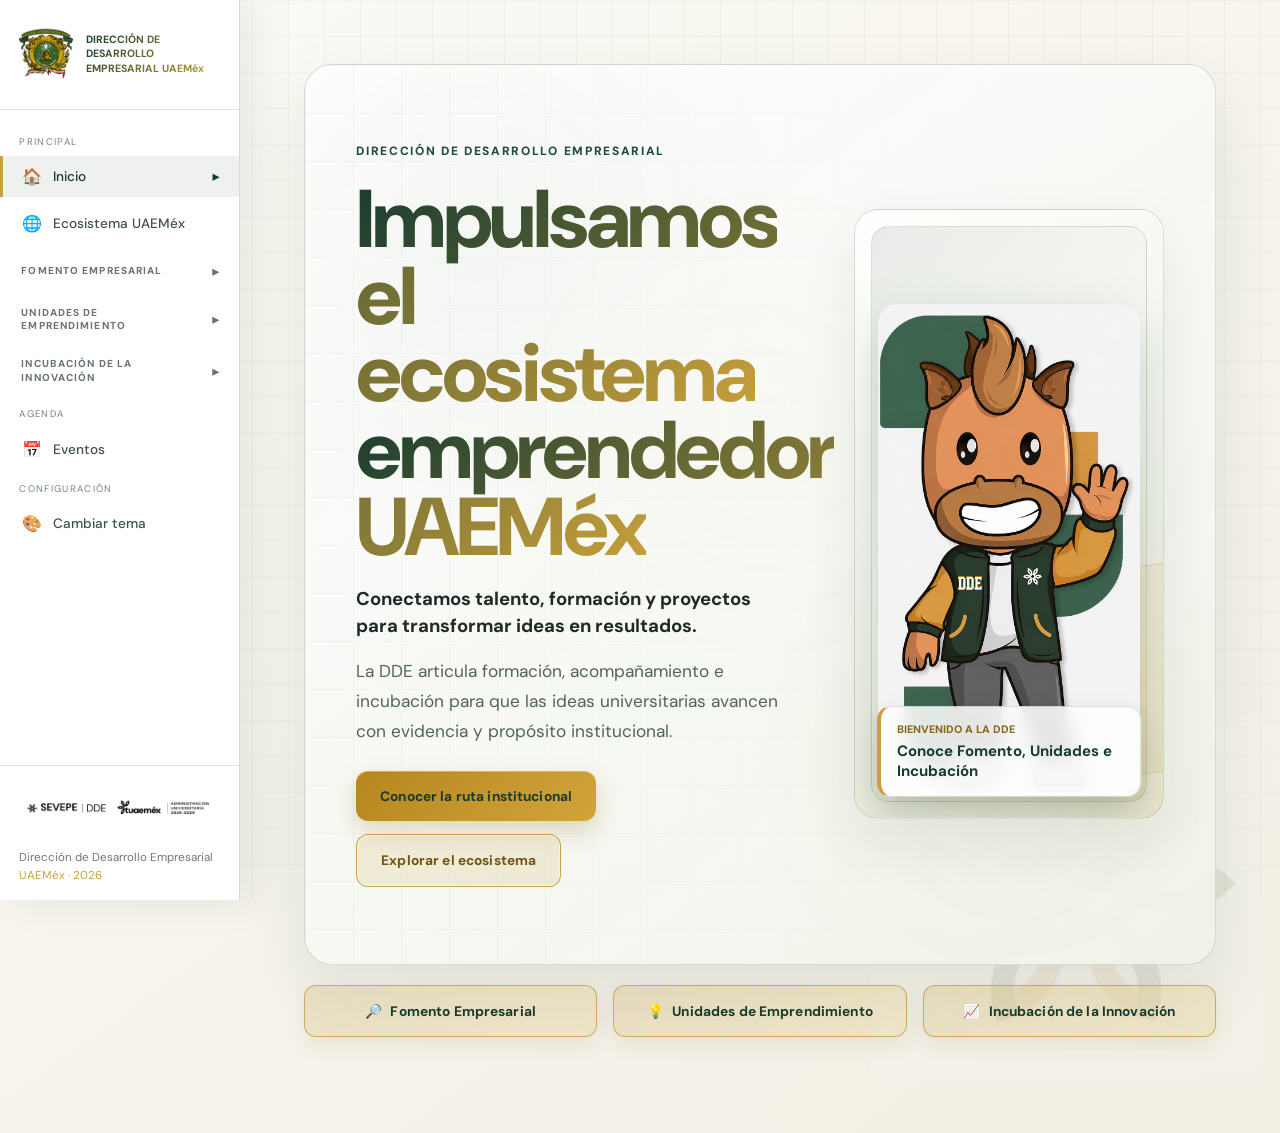
==== commit de165ccb: "Mejorar entrada visual con mascota DDE" ====
--- a/index.html
+++ b/index.html
@@ -73,8 +73,8 @@
         <span>Unidades de Emprendimiento</span><span class="nav-chevron" aria-hidden="true">▸</span>
       </button>
       <div class="nav-group-content" id="nav-group-unidades" hidden>
+        <a class="nav-item" data-section="programa"><span class="nav-icon">💡</span>Programa Emprende UAEMéx 365</a>
         <a class="nav-item" data-section="manual"><span class="nav-icon">📋</span>Propósito e impacto</a>
-        <a class="nav-item" data-section="programa"><span class="nav-icon">💡</span>Programa Emprende UAEMéx 365</a>
         <a class="nav-item" data-section="metodologia"><span class="nav-icon">⚡</span>Metodología 365</a>
         <a class="nav-item" data-section="actividades"><span class="nav-icon">🚀</span>Actividades de activación</a>
         <a class="nav-item" data-section="herramientas"><span class="nav-icon">🛠️</span>Herramientas digitales</a>
@@ -120,22 +120,25 @@
         <div class="hero-content reveal">
           <div class="hero-badge"><span class="dot"></span>Dirección de Desarrollo Empresarial</div>
           <h1 class="hero-title hero-title-institutional">
-            <span class="grad-cyan">Transformación del</span><br>
-            <span class="grad-mag">Ecosistema Emprendedor UAEMéx</span>
+            <span class="grad-cyan">Impulsamos el ecosistema</span><br>
+            <span class="grad-mag">emprendedor UAEMéx</span>
           </h1>
-          <p class="hero-kicker">De la identificación y selección del talento universitario a la generación de proyectos de alto impacto y su canalización para desarrollar modelos de negocio con salida al mercado.</p>
-          <p class="lead">La Dirección de Desarrollo Empresarial impulsa una ruta institucional para identificar talento, construir proyectos y profesionalizar modelos de negocio con impacto económico.</p>
-          <div class="btns">
-            <a class="btn btn-p" href="#home-ruta" data-section="home-ruta">Ver ruta institucional</a>
-            <button class="btn home-theme-card" type="button" data-section="temas" aria-label="Cambiar tema visual">
-              <span class="home-theme-icon" aria-hidden="true">🎨</span>
-              <span class="home-theme-copy">
-                <strong>Cambiar tema</strong>
-                <small>Elige cómo quieres visualizar la página: institucional o innovador.</small>
-              </span>
-            </button>
-          </div>
-        </div>
+          <p class="hero-kicker">Conectamos talento, formación y proyectos para transformar ideas en resultados.</p>
+          <p class="lead">La DDE articula formación, acompañamiento e incubación para que las ideas universitarias avancen con evidencia y propósito institucional.</p>
+          <div class="btns hero-actions-main">
+            <a class="btn btn-p" href="#home-ruta" data-section="home-ruta">Conocer la ruta institucional</a>
+            <a class="btn btn-o" href="#ecosistema" data-section="ecosistema">Explorar el ecosistema</a>
+          </div>
+        </div>
+        <aside class="home-mascot-panel reveal" aria-label="Mascota institucional de la Dirección de Desarrollo Empresarial">
+          <div class="home-mascot-stage">
+            <img src="imgenes/mascota-dde.png" alt="Mascota institucional de la DDE" class="home-mascot-img">
+            <div class="home-mascot-note">
+              <span>Bienvenido a la DDE</span>
+              <strong>Conoce Fomento, Unidades e Incubación</strong>
+            </div>
+          </div>
+        </aside>
       </div>
     </div>
 
@@ -890,59 +893,57 @@
       <div class="tag">Herramientas digitales</div>
       <h2 class="sec-title">Tu caja de <span class="grad-cyan">herramientas institucional</span></h2>
       <div class="divider"></div>
-      <p class="lead">Recursos digitales y metodológicos para que los responsables de unidades operen con mayor eficiencia e impacto.</p>
-    </div>
-
-    <div class="tool-featured academy-card reveal">
-      <div class="academy-copy">
-        <div class="tool-badge academy-badge"> 
-            <a href="https://aws.emprende365.online/" target="_blank" rel="noopener noreferrer" class="logo-link" aria-label="Entrar a la plataforma beta Emprende Academy 365">
-    <img src="imgenes/Logo07.png.svg" class="logo-icon" alt="Emprende Academy 365">
-</a>
-                  <span class="beta-tag">BETA</span></div>
-        <h2 class="sec-title academy-title">Plataforma <span class="grad-cyan">Emprende Academy 365</span></h2>
-        <p style="color:var(--lg);line-height:1.8;margin-bottom:1rem">Emprende Academy 365 es la plataforma de capacitación del programa Emprende UAEMéx 365, diseñada para fortalecer las capacidades de los responsables de Unidades de Emprendimiento mediante una metodología práctica, progresiva y colaborativa. Su propósito es desarrollar talento humano, fortalecer el trabajo en equipo y brindar herramientas para acompañar a los alumnos en la creación de proyectos innovadores, estructurados y con mayor posibilidad de continuidad.</p>
-        <div class="aws-badge">☁️ AWS Cloud Infrastructure</div>
-        <ul class="feature-list">
-          <li>Videos cortos y módulos prácticos</li>
-          <li>Liderazgo colaborativo y equipos</li>
-          <li>Metodologías ágiles aplicadas</li>
-          <li>Validación e innovación</li>
-          <li>Constancias y evidencias digitales</li>
-          <li>Seguimiento de progreso</li>
+    </div>
+
+    <div class="digital-tools-grid">
+      <article class="digital-tool-card academy-card reveal">
+        <div class="tool-badge academy-badge">
+          <a href="https://aws.emprende365.online/" target="_blank" rel="noopener noreferrer" class="logo-link" aria-label="Entrar a la plataforma beta Emprende Academy 365">
+            <img src="imgenes/Logo07.png.svg" class="logo-icon" alt="Emprende Academy 365">
+          </a>
+          <span class="beta-tag">BETA</span>
+        </div>
+        <div class="digital-tool-heading">
+          <span class="digital-tool-number">01</span>
+          <h2>Plataforma Emprende Academy 365</h2>
+        </div>
+        <p class="digital-tool-subtitle">Microlearning para responsables de Unidades de Emprendimiento.</p>
+        <p class="digital-tool-description">Plataforma de capacitación ágil diseñada para fortalecer las capacidades de responsables, facilitadores y equipos vinculados a las Unidades de Emprendimiento mediante contenidos cortos, progresivos y aplicables.</p>
+
+        <aside class="survey-summary" aria-labelledby="survey-title">
+          <div>
+            <span class="survey-icon" aria-hidden="true">📊</span>
+            <div>
+              <h3 id="survey-title">Resultados de la encuesta</h3>
+              <p>Consulta el reporte de retroalimentación para identificar oportunidades de mejora en contenidos, experiencia de usuario y operación de la plataforma.</p>
+            </div>
+          </div>
+          <a class="btn btn-p" href="emprende-academy-365.html" target="_blank" rel="noopener noreferrer">Consultar reporte</a>
+        </aside>
+      </article>
+
+      <article class="digital-tool-card simulator-card reveal">
+        <a href="Emprende365_Simulador_v4_pt.html" class="tool-badge simulator-badge simulator-link" target="_blank" rel="noopener">
+          <span class="simulator-icon" aria-hidden="true">📈</span>
+          <span class="simulator-link-label">Simulador · Click aquí</span>
+        </a>
+        <div class="digital-tool-heading">
+          <span class="digital-tool-number">02</span>
+          <h2>Simulador de Negocios Emprende365</h2>
+        </div>
+        <p class="digital-tool-subtitle">Diagnóstico, operación y decisiones estratégicas para microempresas.</p>
+        <p class="digital-tool-description">Herramienta offline que permite a emprendedores diagnosticar su microempresa con datos reales, simular 12 meses de operación y tomar 24 decisiones estratégicas sobre precio, personal, inversión, responsabilidad social y finanzas.</p>
+        <ul class="simulator-values">
+          <li>Un solo archivo</li>
+          <li>Sin instalación ni internet</li>
+          <li>Funciona en navegador y celular</li>
+          <li>Usa costos reales declarados</li>
+          <li>Simula 12 meses y 24 decisiones</li>
+          <li>Explica cada decisión con claridad</li>
+          <li>Entrega puntuación y aprendizajes</li>
         </ul>
-        <a class="btn btn-p academy-cta" href="https://aws.emprende365.online/" target="_blank" rel="noopener noreferrer">Entrar a la plataforma beta</a>
-      </div>
-      <div class="academy-audience">
-        <div class="tag tag-mag">Dirigida a</div>
-        <div class="grid-2 academy-audience-grid">
-          <div class="card" style="padding:1.2rem"><span style="font-size:1.5rem">👩‍🏫</span><p style="font-size:.82rem;color:var(--lg);margin-top:.5rem">Docentes y facilitadores</p></div>
-          <div class="card" style="padding:1.2rem"><span style="font-size:1.5rem">🔬</span><p style="font-size:.82rem;color:var(--lg);margin-top:.5rem">Investigadores</p></div>
-          <div class="card" style="padding:1.2rem"><span style="font-size:1.5rem">🏛️</span><p style="font-size:.82rem;color:var(--lg);margin-top:.5rem">Responsables de UE</p></div>
-          <div class="card" style="padding:1.2rem"><span style="font-size:1.5rem">🎓</span><p style="font-size:.82rem;color:var(--lg);margin-top:.5rem">Equipos emprendedores</p></div>
-        </div>
-      </div>
-    </div>
-
-    <div class="tool-featured reveal" style="margin-top:1.5rem">
-      <div>
-        <div class="tool-badge">
-          <span style="font-size:2rem" aria-hidden="true">📊</span>
-          <span class="beta-tag">REPORTE</span>
-        </div>
-        <h2 class="sec-title" style="font-size:2rem">Resultados de la <span class="grad-mag">encuesta</span></h2>
-        <p style="color:var(--lg);line-height:1.8;margin-bottom:1.5rem">Consulta el reporte ejecutivo de Emprende Academy 365 con los principales hallazgos, barreras, oportunidades y la hoja de ruta derivada de la encuesta.</p>
-        <a class="btn btn-p" href="emprende-academy-365.html" target="_blank" rel="noopener noreferrer">Consultar reporte</a>
-      </div>
-      <div>
-        <div class="tag tag-mag">Emprende Academy 365</div>
-        <div class="grid-2" style="gap:1rem;margin-top:.8rem">
-          <div class="card" style="padding:1.2rem"><span style="font-size:1.5rem">📈</span><p style="font-size:.82rem;color:var(--lg);margin-top:.5rem">Gráficas interactivas</p></div>
-          <div class="card" style="padding:1.2rem"><span style="font-size:1.5rem">🔎</span><p style="font-size:.82rem;color:var(--lg);margin-top:.5rem">Hallazgos clave</p></div>
-          <div class="card" style="padding:1.2rem"><span style="font-size:1.5rem">🧭</span><p style="font-size:.82rem;color:var(--lg);margin-top:.5rem">Oportunidades</p></div>
-          <div class="card" style="padding:1.2rem"><span style="font-size:1.5rem">🗺️</span><p style="font-size:.82rem;color:var(--lg);margin-top:.5rem">Ruta operativa</p></div>
-        </div>
-      </div>
+        <p class="tool-use"><strong>Uso sugerido:</strong> ideal para talleres de una sola sesión o para trabajo autónomo con información real del negocio.</p>
+      </article>
     </div>
 
   </section>
@@ -963,7 +964,6 @@
       <span><i class="legend-status-pending"></i>No realizado</span>
     </div>
 
-    <p class="agenda-mobile-hint">Desliza horizontalmente dentro de cada mes para consultar todos los días.</p>
     <div class="academic-calendar reveal" id="agendaCalendar" aria-live="polite"></div>
 
     <dialog class="agenda-dialog" id="agendaEventDialog" aria-labelledby="agendaDialogTitle">
--- a/styles.css
+++ b/styles.css
@@ -164,11 +164,12 @@
 
     .hero-shell{position:relative;z-index:2;width:100%;display:grid;grid-template-columns:minmax(0,1.1fr) minmax(360px,.9fr);gap:clamp(2rem,5vw,5rem);align-items:center}
     #home .hero-wrap{min-height:auto;padding-block:clamp(3.5rem,6vw,5.75rem)}
-    .hero-shell-dde{grid-template-columns:minmax(0,1fr);width:min(100%,1100px);margin-inline:auto}
-    .hero-shell-dde .hero-content{width:100%;max-width:1000px}
-    .hero-shell-dde .hero-title{max-width:1000px}
-    .hero-shell-dde .hero-kicker,.hero-shell-dde .lead{max-width:820px}
+    .hero-shell-dde{grid-template-columns:minmax(0,1.05fr) minmax(300px,.75fr);width:min(100%,1160px);margin-inline:auto}
+    .hero-shell-dde .hero-content{width:100%;max-width:720px}
+    .hero-shell-dde .hero-title{max-width:760px}
+    .hero-shell-dde .hero-kicker,.hero-shell-dde .lead{max-width:620px}
     .hero-shell-dde .btns{margin-top:1.5rem}
+    .hero-actions-main .btn{min-height:50px}
     .home-theme-card{align-items:center;justify-content:flex-start;max-width:420px;padding:.72rem .9rem;border:1px solid rgba(30,255,255,.28);background:rgba(30,255,255,.055);color:var(--white);box-shadow:inset 0 1px 0 rgba(255,255,255,.06),0 12px 28px rgba(0,0,0,.14);text-align:left}
     .home-theme-card:hover{border-color:var(--cyan);background:rgba(30,255,255,.1);transform:translateY(-2px);box-shadow:0 16px 34px rgba(30,255,255,.12)}
     .home-theme-icon{display:grid;place-items:center;flex:0 0 38px;width:38px;height:38px;border-radius:10px;background:linear-gradient(135deg,rgba(94,23,235,.45),rgba(255,3,255,.18));font-size:1.25rem}
@@ -183,7 +184,7 @@
     }
 
     .hero-content .lead{font-size:clamp(1rem,1.35vw,1.18rem);max-width:680px;text-align:left;line-height:1.75;color:#c4c4dd}
-    .hero-title-institutional{font-size:clamp(2.7rem,4.9vw,5.15rem);line-height:.98}
+    .hero-title-institutional{font-size:clamp(2.7rem,4.9vw,5.15rem);line-height:.98;letter-spacing:0}
     .hero-kicker{max-width:680px;margin:-.25rem 0 1rem;color:var(--white);font-size:clamp(1.05rem,1.45vw,1.28rem);font-weight:700;line-height:1.45}
 
     .hero-badge{
@@ -203,6 +204,72 @@
         border-radius:50%;
         background:var(--cyan);
         animation:blink 1.4s ease-in-out infinite}
+
+    .home-mascot-panel{position:relative;justify-self:end;width:min(100%,430px)}
+    .home-mascot-stage{
+        position:relative;
+        min-height:clamp(430px,52vw,610px);
+        display:flex;
+        align-items:flex-end;
+        justify-content:center;
+        padding:clamp(1rem,2vw,1.45rem);
+        border:1px solid rgba(30,255,255,.18);
+        border-radius:24px;
+        background:linear-gradient(150deg,rgba(255,255,255,.96),rgba(238,241,232,.92) 58%,rgba(31,77,58,.2));
+        box-shadow:0 24px 58px rgba(0,0,0,.22),inset 0 1px 0 rgba(255,255,255,.65);
+        overflow:hidden;
+    }
+    .home-mascot-stage::before{
+        content:"";
+        position:absolute;
+        inset:1rem;
+        border:1px solid rgba(31,77,58,.16);
+        border-radius:18px;
+        background:linear-gradient(135deg,rgba(31,77,58,.12),transparent 45%),linear-gradient(315deg,rgba(201,161,59,.16),transparent 42%);
+        pointer-events:none;
+    }
+    .home-mascot-stage::after{
+        content:"";
+        position:absolute;
+        right:-24%;
+        bottom:7%;
+        width:72%;
+        height:34%;
+        border:1px solid rgba(201,161,59,.28);
+        border-radius:22px;
+        background:rgba(201,161,59,.08);
+        transform:rotate(-8deg);
+        pointer-events:none;
+    }
+    .home-mascot-img{
+        position:relative;
+        z-index:2;
+        width:min(100%,360px);
+        max-height:560px;
+        object-fit:contain;
+        border-radius:20px;
+        filter:drop-shadow(0 18px 24px rgba(23,59,47,.18));
+    }
+    .home-mascot-note{
+        position:absolute;
+        left:clamp(1rem,2vw,1.35rem);
+        right:clamp(1rem,2vw,1.35rem);
+        bottom:clamp(1rem,2vw,1.35rem);
+        z-index:3;
+        display:grid;
+        gap:.25rem;
+        max-width:300px;
+        padding:.85rem 1rem;
+        border:1px solid rgba(255,255,255,.28);
+        border-left:4px solid #c9a13b;
+        border-radius:14px;
+        background:rgba(17,14,46,.78);
+        color:#fff;
+        box-shadow:0 16px 34px rgba(0,0,0,.24);
+        backdrop-filter:blur(10px);
+    }
+    .home-mascot-note span{color:#f3d98c;font-size:.68rem;font-weight:800;letter-spacing:0;text-transform:uppercase}
+    .home-mascot-note strong{font-size:.94rem;line-height:1.32}
 /*Logo principal*/
 
     .hero-logo{
@@ -612,6 +679,27 @@
     .academy-copy,.academy-audience{width:100%;max-width:100%;min-width:0}
     .academy-audience-grid{gap:1rem;margin-top:.8rem;width:100%;max-width:100%}
     .academy-audience-grid .card{width:100%;max-width:100%;min-width:0;box-sizing:border-box}
+    .digital-tools-grid{width:min(100%,1100px);margin:0 auto;display:grid;grid-template-columns:repeat(2,minmax(0,1fr));gap:1.5rem;align-items:stretch}
+    .digital-tool-card{min-width:0;padding:clamp(1.5rem,3vw,2.35rem);border:1px solid rgba(30,255,255,.2);border-radius:20px;background:linear-gradient(145deg,var(--d3),var(--d4));display:flex;flex-direction:column;overflow:hidden}
+    .digital-tool-heading{display:flex;gap:.8rem;align-items:flex-start;margin:1.35rem 0 .55rem}
+    .digital-tool-number{flex:0 0 auto;color:var(--cyan);font-size:.72rem;font-weight:800;letter-spacing:.12em;padding-top:.42rem}
+    .digital-tool-heading h2{font-size:clamp(1.45rem,2.4vw,2rem);line-height:1.15;overflow-wrap:anywhere}
+    .digital-tool-subtitle{color:var(--white);font-size:1rem;font-weight:700;line-height:1.45;margin-bottom:.85rem}
+    .digital-tool-description{color:var(--lg);font-size:.92rem;line-height:1.7}
+    .survey-summary{margin-top:auto;padding:1.15rem;border:1px solid rgba(207,2,222,.3);border-radius:14px;background:rgba(207,2,222,.08)}
+    .survey-summary>div{display:flex;gap:.8rem;align-items:flex-start}
+    .survey-icon{font-size:1.4rem;line-height:1}
+    .survey-summary h3{font-size:1rem;margin-bottom:.35rem}
+    .survey-summary p{color:var(--lg);font-size:.82rem;line-height:1.55}
+    .survey-summary .btn{width:100%;margin-top:1rem}
+    .simulator-badge{align-self:flex-start}
+    .simulator-icon{font-size:1.6rem}
+    .simulator-values{display:grid;grid-template-columns:repeat(2,minmax(0,1fr));gap:.55rem .9rem;margin:1.15rem 0;padding:0;list-style:none}
+    .simulator-values li{min-width:0;color:var(--lg);font-size:.82rem;line-height:1.4;overflow-wrap:anywhere}
+    .simulator-values li::before{content:'✓';color:var(--cyan);font-weight:900;margin-right:.45rem}
+    .tool-use{color:var(--lg);font-size:.82rem;line-height:1.55;margin-top:auto;padding-top:.4rem}
+    .tool-use strong{color:var(--white)}
+    .tool-placeholder-button{width:100%;margin-top:1rem;cursor:default}
 
     /* ── AGENDA UE 2026B ── */
     .agenda-ue-section{--agenda-green:#1f4d3a;--agenda-mid:#2f6b4f;--agenda-gold:#b9922f;--agenda-cream:#f5f1e6;--agenda-ink:#1f2a24}
@@ -626,7 +714,6 @@
     .agenda-legend span{display:inline-flex;align-items:center;gap:.42rem;color:var(--lg);font-size:.67rem;font-weight:700}
     .agenda-legend i{display:block;width:12px;height:12px;border-radius:3px;box-shadow:inset 0 0 0 1px rgba(0,0,0,.12)}
     .legend-status-done{background:#1f7a4d}.legend-status-progress{background:#f2c94c}.legend-status-pending{background:#d64545}
-    .agenda-mobile-hint{display:none;margin:-.6rem 0 1rem;color:var(--gray);font-size:.72rem}
     .academic-calendar{display:grid;gap:2rem}
     .academic-month{min-width:0;overflow:hidden;border:1px solid rgba(30,255,255,.17);border-radius:18px;background:linear-gradient(145deg,var(--d2),var(--d3));box-shadow:0 18px 48px rgba(0,0,0,.22)}
     .academic-month-header{display:flex;align-items:flex-end;justify-content:space-between;gap:1rem;padding:1.15rem 1.35rem;border-bottom:3px solid var(--agenda-gold);background:linear-gradient(135deg,var(--agenda-green),var(--agenda-mid));color:#fff}
@@ -656,6 +743,7 @@
     .academic-event.status-done{background:#1f7a4d;border-color:#1f7a4d;color:#fff}
     .academic-event.status-progress{background:#f2c94c;border-color:#b9922f;color:#1f2a24}
     .academic-event.status-pending{background:#d64545;border-color:#a83232;color:#fff}
+    .academic-mobile-list{display:none}
     .agenda-dialog{width:min(680px,calc(100% - 2rem));max-width:none;max-height:88dvh;margin:auto;padding:0;overflow:hidden;border:1px solid rgba(185,146,47,.5);border-radius:16px;background:var(--d2);color:var(--white);box-shadow:0 30px 90px rgba(0,0,0,.6)}
     .agenda-dialog::backdrop{background:rgba(3,6,14,.8);backdrop-filter:blur(6px)}
     .agenda-dialog-shell{display:grid;grid-template-rows:auto minmax(0,1fr);max-height:88dvh}
@@ -773,6 +861,10 @@
     .tool-badge{display:inline-flex;max-width:100%;min-width:0;align-items:center;gap:.5rem;background:rgba(30,255,255,.08);border:1px solid rgba(30,255,255,.25);border-radius:999px;padding:.3rem .9rem;font-size:.72rem;letter-spacing:.08em;text-transform:uppercase;color:var(--cyan);margin-bottom:1rem;box-sizing:border-box
     }
     .beta-tag{background:rgba(226, 218, 226, 0.1);border:1px solid rgba(255,3,255,.3);color:var(--mag);padding:.15rem .5rem;border-radius:4px;font-size:.65rem;letter-spacing:.08em;margin-left:.5rem}
+    .simulator-link{min-height:44px;padding:.45rem .95rem;text-decoration:none;cursor:pointer;text-transform:none;letter-spacing:.04em;line-height:1.2;transition:transform .2s ease,border-color .2s ease,background .2s ease,box-shadow .2s ease}
+    .simulator-link:hover,.simulator-link:focus-visible{transform:translateY(-1px);border-color:rgba(30,255,255,.62);background:rgba(30,255,255,.14);box-shadow:0 10px 24px rgba(30,255,255,.12);outline:none}
+    .simulator-link:focus-visible{outline:2px solid rgba(30,255,255,.45);outline-offset:3px}
+    .simulator-link-label{min-width:0;white-space:normal;overflow-wrap:anywhere}
     .feature-list{list-style:none;display:flex;flex-direction:column;gap:.6rem;margin-top:1.2rem}
     .feature-list li{display:flex;align-items:center;gap:.6rem;font-size:.85rem;color:var(--lg)}
     .feature-list li::before{content:'→';color:var(--cyan);flex-shrink:0}
@@ -833,10 +925,13 @@
         #home .hero-wrap{padding-block:2.25rem}
         .hero-wrap{min-height:0;padding:2rem 1.5rem;border-radius:22px}
         .hero-shell{grid-template-columns:1fr;gap:2.5rem}
+        .hero-shell-dde{width:min(100%,680px)}
         .hero-content{max-width:none}
         .home-theme-card{width:100%;max-width:none}
         h1.hero-title{font-size:clamp(3rem,12vw,5rem)}
         h1.hero-title-institutional{font-size:clamp(2.65rem,9vw,4.5rem)}
+        .home-mascot-panel{justify-self:center;width:min(100%,430px)}
+        .home-mascot-stage{min-height:clamp(400px,86vw,560px)}
         .hero-identity{min-height:430px}
         .route-intro,.route-grid{grid-template-columns:1fr}
         .route-purpose{min-height:0}
@@ -855,6 +950,7 @@
         .tool-featured{width:100%;max-width:100%;padding:24px 18px;gap:1.75rem}
         .academy-audience-grid{grid-template-columns:1fr}
         .academy-audience-grid .card{width:100%;padding:1rem!important}
+        .digital-tools-grid{grid-template-columns:1fr}
         .stats-bar{grid-template-columns:1fr 1fr}
         .event-visual{padding:0 1rem 1.25rem}
         .event-content{padding:1.5rem 1rem 1rem}
@@ -897,11 +993,16 @@
         #home .hero-wrap{padding-block:1.75rem}
         .hero-wrap{padding:1.5rem 1rem}
         h1.hero-title{font-size:clamp(2.65rem,14vw,4rem)}
-        h1.hero-title-institutional{font-size:clamp(2.35rem,11vw,3.35rem);letter-spacing:-.035em}
+        h1.hero-title-institutional{font-size:clamp(2.35rem,11vw,3.35rem);letter-spacing:0}
         .hero-badge{font-size:.62rem;padding:.35rem .7rem}
         .hero-content .lead{font-size:.96rem}
         .hero-content .btns{display:grid;grid-template-columns:1fr}
         .hero-content .btn{width:100%}
+        .home-mascot-stage{min-height:390px;padding:.8rem;border-radius:18px;flex-direction:column;align-items:center}
+        .home-mascot-stage::before{inset:.7rem;border-radius:14px}
+        .home-mascot-img{width:min(100%,305px);max-height:360px;border-radius:16px}
+        .home-mascot-note{position:relative;left:auto;right:auto;bottom:auto;width:100%;max-width:none;margin-top:.75rem;padding:.75rem .85rem}
+        .home-mascot-note strong{font-size:.86rem}
         .hero-identity{min-height:390px;padding:1rem}
         .hero-orbit{width:280px;height:280px}
         .stats-bar{grid-template-columns:1fr}
@@ -933,6 +1034,14 @@
         .indicators{align-items:stretch}
         .ind-chip{width:100%;padding:.65rem .75rem}
         .academy-cta{width:100%}
+        .digital-tools-grid{gap:1rem}
+        .digital-tool-card{width:100%;max-width:100%;padding:1.25rem 1rem}
+        .digital-tool-heading{gap:.6rem}
+        .simulator-link{width:100%;justify-content:center;min-height:48px;padding:.65rem .85rem;text-align:center}
+        .simulator-values{grid-template-columns:1fr}
+        .survey-summary{padding:1rem}
+        .survey-summary>div{gap:.65rem}
+        .digital-tool-card .btn{min-height:48px;white-space:normal}
     }
 
 /* ── MÓDULO FOMENTO EMPRESARIAL ── */
@@ -1036,7 +1145,7 @@
 html[data-theme="institucional"] .btn-o{border-color:rgba(183,134,30,.72);background:rgba(201,161,59,.15);color:#725410;box-shadow:inset 0 0 0 1px rgba(255,255,255,.45)}
 html[data-theme="institucional"] .btn-o:hover{border-color:#b7861e;background:rgba(201,161,59,.27);color:var(--uaemex-deep-green);box-shadow:0 12px 26px rgba(139,101,20,.18)}
 html[data-theme="institucional"] .btn:focus-visible{outline:3px solid rgba(183,134,30,.38);outline-offset:3px}
-html[data-theme="institucional"] .card,html[data-theme="institucional"] .tool-featured,html[data-theme="institucional"] .event-card,html[data-theme="institucional"] .academy-card,html[data-theme="institucional"] .road-body,html[data-theme="institucional"] .theme-option{border-color:rgba(47,93,70,.28);background:rgba(255,255,255,.88);box-shadow:0 18px 45px rgba(23,59,47,.08)}
+html[data-theme="institucional"] .card,html[data-theme="institucional"] .tool-featured,html[data-theme="institucional"] .digital-tool-card,html[data-theme="institucional"] .event-card,html[data-theme="institucional"] .academy-card,html[data-theme="institucional"] .road-body,html[data-theme="institucional"] .theme-option{border-color:rgba(47,93,70,.28);background:rgba(255,255,255,.88);box-shadow:0 18px 45px rgba(23,59,47,.08)}
 html[data-theme="institucional"] .card:hover,html[data-theme="institucional"] .theme-option:hover{border-color:rgba(201,161,59,.7);box-shadow:0 20px 48px rgba(23,59,47,.12)}
 html[data-theme="institucional"] .theme-option.is-active{border-color:var(--uaemex-gold);box-shadow:0 0 0 1px var(--uaemex-gold),0 20px 50px rgba(23,59,47,.12)}
 html[data-theme="institucional"] .theme-status{border-color:rgba(47,79,47,.28);background:rgba(47,79,47,.07);color:var(--uaemex-deep-green)}
@@ -1046,6 +1155,7 @@
 html[data-theme="institucional"] .t-pill{border-color:rgba(201,161,59,.62);background:rgba(232,217,168,.48);color:var(--uaemex-deep-green)}
 html[data-theme="institucional"] .t-pill .arrow{color:#9b7418}
 html[data-theme="institucional"] .tool-badge,html[data-theme="institucional"] .ind-chip,html[data-theme="institucional"] .event-date{border-color:rgba(201,161,59,.58);background:rgba(232,217,168,.48);color:var(--uaemex-deep-green)}
+html[data-theme="institucional"] .simulator-link:hover,html[data-theme="institucional"] .simulator-link:focus-visible{border-color:rgba(183,134,30,.9);background:rgba(232,217,168,.68);box-shadow:0 10px 24px rgba(139,101,20,.16);color:var(--uaemex-deep-green)}
 html[data-theme="institucional"] .route-step,html[data-theme="institucional"] .area-icon{border-color:rgba(201,161,59,.58);background:rgba(232,217,168,.48);color:var(--uaemex-deep-green)}
 html[data-theme="institucional"] .area-label,html[data-theme="institucional"] .road-title,html[data-theme="institucional"] .act-label{color:var(--uaemex-deep-green)}
 html[data-theme="institucional"] .card-cyan{border-color:rgba(47,93,70,.35)}
@@ -1149,6 +1259,11 @@
 html[data-theme="institucional"] .home-theme-card:hover{border-color:rgba(201,161,59,.72);background:rgba(255,255,255,.92);box-shadow:0 14px 32px rgba(139,101,20,.14)}
 html[data-theme="institucional"] .home-theme-icon{background:linear-gradient(135deg,rgba(47,79,47,.14),rgba(201,161,59,.24))}
 html[data-theme="institucional"] .home-theme-copy small{color:#52635a}
+html[data-theme="institucional"] .home-mascot-stage{border-color:rgba(47,79,47,.18);background:linear-gradient(150deg,#ffffff,#eef1e8 60%,rgba(201,161,59,.16));box-shadow:0 24px 58px rgba(23,59,47,.09),inset 0 1px 0 #fff}
+html[data-theme="institucional"] .home-mascot-stage::before{border-color:rgba(47,79,47,.15);background:linear-gradient(135deg,rgba(47,79,47,.1),transparent 45%),linear-gradient(315deg,rgba(201,161,59,.17),transparent 42%)}
+html[data-theme="institucional"] .home-mascot-stage::after{border-color:rgba(201,161,59,.3);background:rgba(201,161,59,.1)}
+html[data-theme="institucional"] .home-mascot-note{border-color:rgba(47,79,47,.16);border-left-color:var(--uaemex-gold);background:rgba(255,255,255,.86);color:var(--uaemex-deep-green);box-shadow:0 14px 32px rgba(23,59,47,.12)}
+html[data-theme="institucional"] .home-mascot-note span{color:#8a6618}
 html[data-theme="institucional"] .hero-identity{background:radial-gradient(circle at 50% 38%,rgba(201,161,59,.16),transparent 48%),rgba(255,255,255,.82);border-color:rgba(201,161,59,.35);box-shadow:inset 0 0 55px rgba(47,79,47,.05),0 18px 42px rgba(23,59,47,.07)}
 html[data-theme="institucional"] .hero-logo{border-color:rgba(201,161,59,.58);box-shadow:0 0 0 7px rgba(201,161,59,.08),0 18px 38px rgba(23,59,47,.12)}
 html[data-theme="institucional"] .hero-orbit,html[data-theme="institucional"] .hero-orbit::before,html[data-theme="institucional"] .hero-orbit::after{border-color:rgba(47,79,47,.17)}
@@ -1195,7 +1310,7 @@
 
 /* Microlearning / Emprende Academy */
 html[data-theme="institucional"] .academy-card{background:linear-gradient(135deg,rgba(230,211,154,.62),rgba(247,244,234,.97) 52%,rgba(255,255,255,.96));border:1px solid rgba(201,161,59,.46);box-shadow:0 22px 55px rgba(112,86,25,.12)}
-html[data-theme="institucional"] .academy-badge{background:rgba(255,255,255,.72);border-color:rgba(201,161,59,.5);box-shadow:inset 0 0 0 1px rgba(255,255,255,.5)}
+html[data-theme="institucional"] .academy-badge{background:linear-gradient(135deg,#1f4d3a,#2f6b4f);border:1px solid rgba(185,146,47,.45);border-radius:18px;padding:14px 18px;box-shadow:0 16px 35px rgba(31,77,58,.18);overflow:hidden}
 html[data-theme="institucional"] .academy-audience .card{background:rgba(255,255,255,.76);border-color:rgba(201,161,59,.28)}
 html[data-theme="institucional"] .agenda-hero{background:linear-gradient(135deg,#ffffff,#eef1e8);border-color:rgba(201,161,59,.48);box-shadow:0 22px 55px rgba(23,59,47,.09)}
 html[data-theme="institucional"] .agenda-hero h2{color:var(--uaemex-deep-green)}
@@ -1246,8 +1361,31 @@
     body.sidebar-open .hamburger{opacity:0;visibility:hidden;pointer-events:none;transform:translateX(-10px)}
     .hamburger{transition:opacity .2s ease,visibility .2s ease,transform .2s ease}
     .sidebar-head{min-height:88px;padding-left:1.2rem}
-    .agenda-mobile-hint{display:block}
     .academic-month-inner{min-width:840px}
+}
+
+@media(max-width:768px){
+    html,body{max-width:100%;overflow-x:hidden}
+    .main,.section,.agenda-ue-section,.academic-calendar,.academic-month{width:100%;max-width:100%;min-width:0}
+    .agenda-ue-section,.academic-calendar,.academic-month{box-sizing:border-box;overflow-x:hidden}
+    .academic-month-scroll{display:none}
+    .academic-mobile-list{display:grid;width:100%;min-width:0;box-sizing:border-box;gap:.75rem;padding:1rem}
+    .academic-mobile-event{display:grid;grid-template-columns:minmax(4.4rem,auto) minmax(0,1fr);align-items:start;width:100%;max-width:100%;min-width:0;box-sizing:border-box;gap:.85rem;padding:.9rem;border:1px solid transparent;border-left-width:5px;border-radius:10px;color:var(--agenda-ink);font-family:var(--font-main);text-align:left;cursor:pointer;box-shadow:0 4px 12px rgba(0,0,0,.14)}
+    .academic-mobile-event:focus-visible{outline:3px solid var(--agenda-gold);outline-offset:2px}
+    .academic-mobile-date{min-width:0;padding-top:.1rem;font-size:.72rem;font-weight:900;letter-spacing:.035em;line-height:1.35;white-space:normal;overflow-wrap:anywhere}
+    .academic-mobile-content{display:flex;min-width:0;max-width:100%;flex-direction:column;gap:.28rem}
+    .academic-mobile-title,.academic-mobile-status,.academic-mobile-time{display:block;max-width:100%;white-space:normal;word-break:normal;overflow-wrap:anywhere}
+    .academic-mobile-title{font-size:.85rem;font-weight:850;line-height:1.4}
+    .academic-mobile-status,.academic-mobile-time{font-size:.68rem;font-weight:700;line-height:1.4;opacity:.86}
+    .academic-mobile-event[data-category="coordinacion"]{border-color:#8fc5d7;background:#cfe8f2}
+    .academic-mobile-event[data-category="convocatoria"]{border-color:#c6a847;background:#ecdca5}
+    .academic-mobile-event[data-category="formacion"]{border-color:#79aa87;background:#d7eadc}
+    .academic-mobile-event[data-category="activacion"]{border-color:#9074c2;background:#ddd2f2}
+    .academic-mobile-event[data-category="institucional"]{border-color:#477f5f;background:#bfd8ca}
+    .academic-mobile-event[data-category="vacaciones"]{border-color:#d2ad28;background:#f5df79}
+    .academic-mobile-event.status-done{background:#1f7a4d;border-color:#1f7a4d;color:#fff}
+    .academic-mobile-event.status-progress{background:#f2c94c;border-color:#b9922f;color:#1f2a24}
+    .academic-mobile-event.status-pending{background:#d64545;border-color:#a83232;color:#fff}
 }
 
 @media(max-width:600px){
@@ -1262,12 +1400,8 @@
     .academic-month-header{padding:.9rem 1rem}
     .academic-month-header h3{font-size:1.45rem}
     .academic-month-header span{font-size:.58rem}
-    .academic-month-inner{min-width:770px}
-    .academic-weekdays span{padding:.55rem .3rem;font-size:.6rem}
-    .academic-week{min-height:80px}
-    .academic-event{padding:.36rem .4rem}
-    .academic-event-title{font-size:.62rem}
-    .academic-event-time{font-size:.53rem}
+    .academic-mobile-list{gap:.65rem;padding:.75rem}
+    .academic-mobile-event{grid-template-columns:minmax(4rem,auto) minmax(0,1fr);gap:.7rem;padding:.8rem .75rem}
     .agenda-dialog{width:calc(100% - 1rem);max-height:94dvh;border-radius:12px}
     .agenda-dialog-shell{max-height:94dvh}
     .agenda-dialog-header,.agenda-dialog-body{padding:1rem}
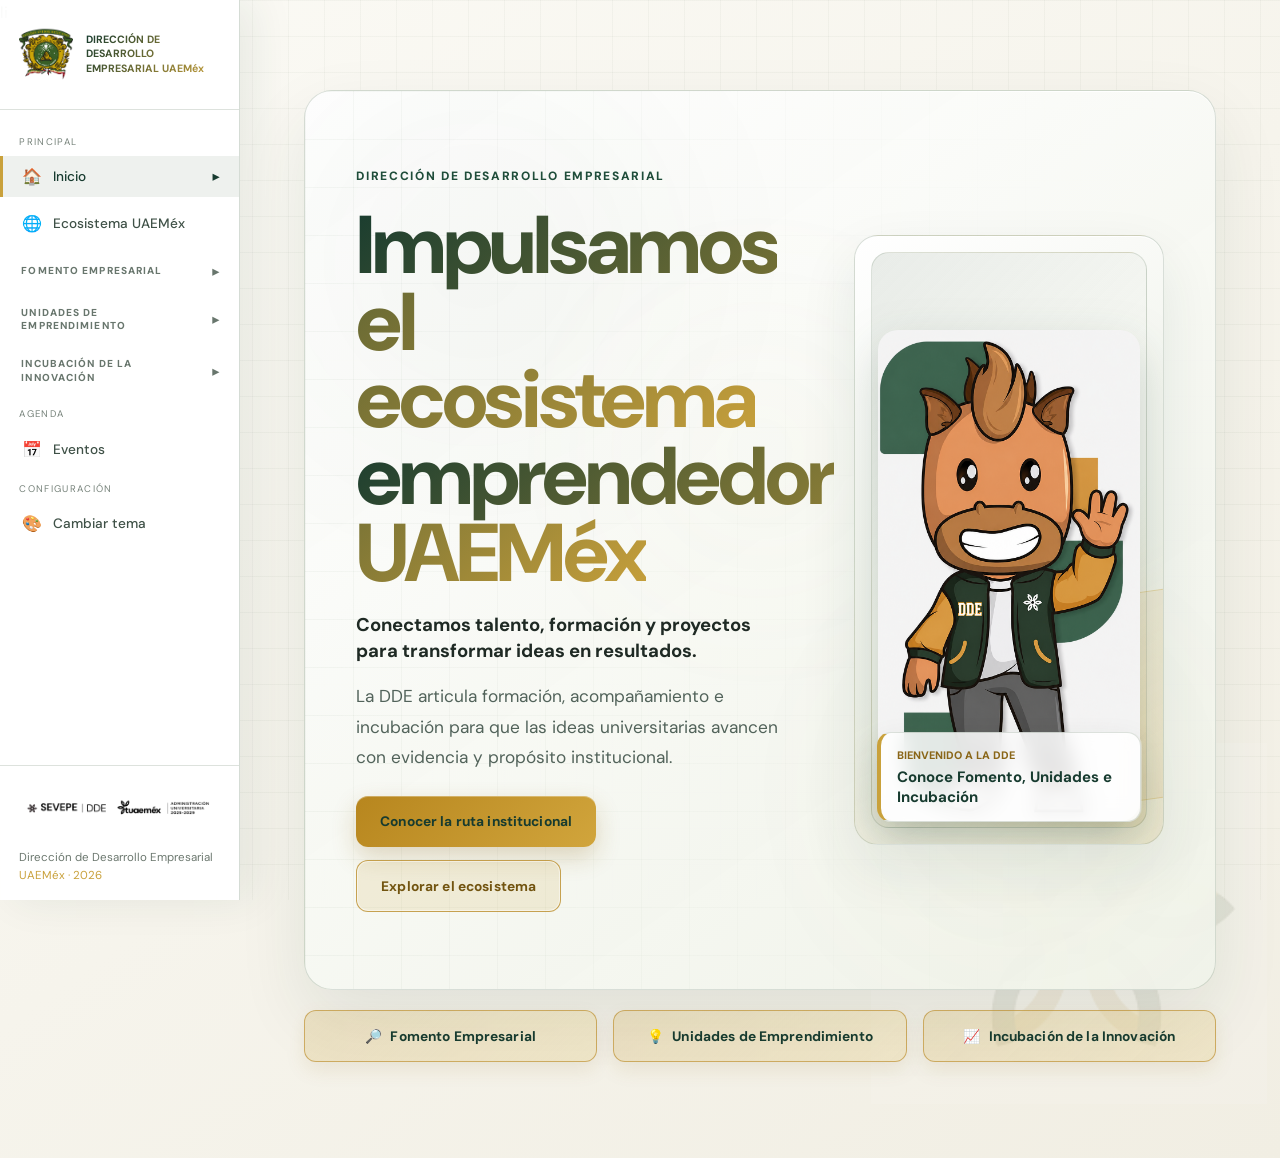
==== commit f1c63a67: "Actualizar agenda y correcciones de la pagina" ====
--- a/index.html
+++ b/index.html
@@ -1,4 +1,4 @@
-<!DOCTYPE html>
+li<!DOCTYPE html>
 <html lang="es" data-theme="institucional">
 <head>
   <meta charset="UTF-8"/>
--- a/styles.css
+++ b/styles.css
@@ -719,6 +719,18 @@
     .academic-month-header{display:flex;align-items:flex-end;justify-content:space-between;gap:1rem;padding:1.15rem 1.35rem;border-bottom:3px solid var(--agenda-gold);background:linear-gradient(135deg,var(--agenda-green),var(--agenda-mid));color:#fff}
     .academic-month-header h3{font-size:clamp(1.5rem,3vw,2.2rem);font-weight:800;letter-spacing:.04em;line-height:1}
     .academic-month-header span{color:#f0dfae;font-size:.68rem;font-weight:750;letter-spacing:.08em;text-transform:uppercase}
+    .agenda-month-notices{display:grid;gap:.75rem;padding:1rem 1.15rem;border-bottom:1px solid rgba(185,146,47,.24);background:rgba(185,146,47,.08)}
+    .agenda-month-notice{display:grid;grid-template-columns:auto minmax(0,1fr) auto;align-items:center;gap:.9rem;width:100%;min-width:0;padding:.85rem 1rem;border:1px solid rgba(185,146,47,.34);border-left-width:5px;border-radius:10px;background:#f2c94c;color:#1f2a24;font-family:var(--font-main);text-align:left;cursor:pointer;box-shadow:0 6px 16px rgba(0,0,0,.14);transition:transform .18s ease,box-shadow .18s ease}
+    .agenda-month-notice:hover,.agenda-month-notice:focus-visible{transform:translateY(-2px);box-shadow:0 10px 24px rgba(0,0,0,.2);outline:2px solid var(--agenda-gold);outline-offset:2px}
+    .agenda-month-notice-date{font-size:.72rem;font-weight:900;letter-spacing:.05em;line-height:1.25;text-transform:uppercase}
+    .agenda-month-notice-content{display:grid;min-width:0;gap:.12rem}
+    .agenda-month-notice-content small{font-size:.58rem;font-weight:900;letter-spacing:.08em;line-height:1.25;text-transform:uppercase;opacity:.74}
+    .agenda-month-notice-content strong{min-width:0;font-size:.9rem;font-weight:900;line-height:1.25;overflow-wrap:anywhere}
+    .agenda-month-notice-content span{min-width:0;font-size:.73rem;font-weight:700;line-height:1.35;overflow-wrap:anywhere;opacity:.88}
+    .agenda-month-notice-status{justify-self:end;padding:.18rem .45rem;border-radius:999px;background:rgba(255,255,255,.28);font-size:.56rem;font-weight:900;letter-spacing:.04em;line-height:1.2;text-transform:uppercase;white-space:nowrap}
+    .agenda-month-notice.status-done{background:#1f7a4d;border-color:#1f7a4d;color:#fff}
+    .agenda-month-notice.status-progress{background:#f2c94c;border-color:#b9922f;color:#1f2a24}
+    .agenda-month-notice.status-pending{background:#d64545;border-color:#a83232;color:#fff}
     .academic-month-scroll{max-width:100%;overflow-x:auto;overscroll-behavior-inline:contain;scrollbar-color:var(--agenda-gold) rgba(255,255,255,.06)}
     .academic-month-scroll:focus-visible{outline:3px solid rgba(185,146,47,.48);outline-offset:-3px}
     .academic-month-inner{min-width:900px}
@@ -744,7 +756,7 @@
     .academic-event.status-progress{background:#f2c94c;border-color:#b9922f;color:#1f2a24}
     .academic-event.status-pending{background:#d64545;border-color:#a83232;color:#fff}
     .academic-mobile-list{display:none}
-    .agenda-dialog{width:min(680px,calc(100% - 2rem));max-width:none;max-height:88dvh;margin:auto;padding:0;overflow:hidden;border:1px solid rgba(185,146,47,.5);border-radius:16px;background:var(--d2);color:var(--white);box-shadow:0 30px 90px rgba(0,0,0,.6)}
+    .agenda-dialog{position:fixed;top:50%;left:50%;z-index:10030;width:min(680px,calc(100% - 2rem));max-width:none;max-height:88dvh;margin:0;padding:0;overflow:hidden;transform:translate(-50%,-50%);border:1px solid rgba(185,146,47,.5);border-radius:16px;background:var(--d2);color:var(--white);box-shadow:0 30px 90px rgba(0,0,0,.6)}
     .agenda-dialog::backdrop{background:rgba(3,6,14,.8);backdrop-filter:blur(6px)}
     .agenda-dialog-shell{display:grid;grid-template-rows:auto minmax(0,1fr);max-height:88dvh}
     .agenda-dialog-header{display:flex;align-items:flex-start;justify-content:space-between;gap:1rem;padding:1.2rem 1.4rem;border-bottom:1px solid rgba(185,146,47,.25);background:linear-gradient(135deg,rgba(31,77,58,.45),rgba(47,107,79,.18))}
@@ -1320,7 +1332,7 @@
 html[data-theme="institucional"] .academic-weekdays{background:var(--agenda-cream)}
 html[data-theme="institucional"] .academic-week{background-image:repeating-linear-gradient(90deg,transparent 0,transparent calc(14.285714% - 1px),rgba(47,79,47,.11) calc(14.285714% - 1px),rgba(47,79,47,.11) 14.285714%);border-bottom-color:rgba(47,79,47,.12)}
 html[data-theme="institucional"] .academic-day-number{color:#52635a}
-html[data-theme="institucional"] .agenda-dialog{background:#fff;color:var(--agenda-ink);box-shadow:0 30px 90px rgba(23,59,47,.28)}
+html[data-theme="institucional"] .agenda-dialog{position:fixed;z-index:10030;background:#fff;color:var(--agenda-ink);box-shadow:0 30px 90px rgba(23,59,47,.28)}
 html[data-theme="institucional"] .agenda-dialog-header{background:linear-gradient(135deg,#eef1e8,#f7f4ea)}
 html[data-theme="institucional"] .agenda-dialog-header button{background:#fff;color:var(--agenda-ink)}
 html[data-theme="institucional"] .ecosystem-funnel{background:linear-gradient(145deg,rgba(255,255,255,.96),rgba(239,242,233,.92));border-color:rgba(47,79,47,.22);box-shadow:0 22px 55px rgba(23,59,47,.09)}
@@ -1369,6 +1381,11 @@
     .main,.section,.agenda-ue-section,.academic-calendar,.academic-month{width:100%;max-width:100%;min-width:0}
     .agenda-ue-section,.academic-calendar,.academic-month{box-sizing:border-box;overflow-x:hidden}
     .academic-month-scroll{display:none}
+    .agenda-month-notices{padding:.85rem .9rem}
+    .agenda-month-notice{grid-template-columns:1fr;align-items:start;gap:.45rem;padding:.85rem;border-radius:10px}
+    .agenda-month-notice-date,.agenda-month-notice-status{justify-self:start}
+    .agenda-month-notice-content strong{font-size:.86rem}
+    .agenda-month-notice-content span{font-size:.7rem}
     .academic-mobile-list{display:grid;width:100%;min-width:0;box-sizing:border-box;gap:.75rem;padding:1rem}
     .academic-mobile-event{display:grid;grid-template-columns:minmax(4.4rem,auto) minmax(0,1fr);align-items:start;width:100%;max-width:100%;min-width:0;box-sizing:border-box;gap:.85rem;padding:.9rem;border:1px solid transparent;border-left-width:5px;border-radius:10px;color:var(--agenda-ink);font-family:var(--font-main);text-align:left;cursor:pointer;box-shadow:0 4px 12px rgba(0,0,0,.14)}
     .academic-mobile-event:focus-visible{outline:3px solid var(--agenda-gold);outline-offset:2px}
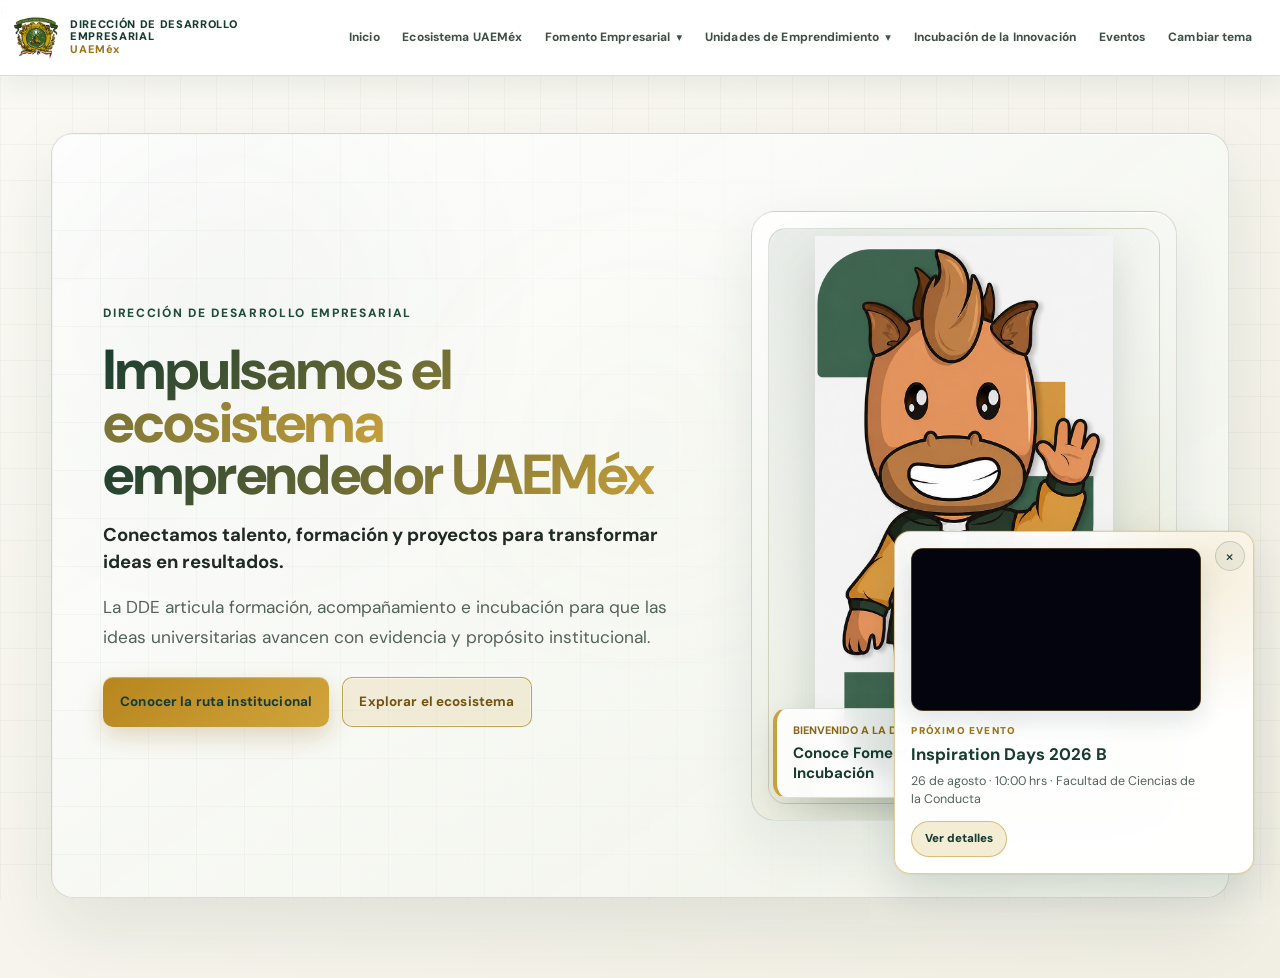
==== commit 04155214: "Mejorar encabezado de escritorio" ====
--- a/index.html
+++ b/index.html
@@ -30,6 +30,48 @@
   <span></span><span></span><span></span>
 </button>
 
+<!-- DESKTOP HEADER -->
+<header class="desktop-header" aria-label="Navegación principal de escritorio">
+  <div class="desktop-header-inner">
+    <a class="desktop-brand nav-item" data-section="home" aria-label="Ir al inicio">
+      <img src="imgenes/logo-uaemex.png" alt="Logo UAEMéx">
+      <div class="desktop-brand-text">
+        <strong>Dirección de Desarrollo Empresarial</strong>
+        <span>UAEMéx</span>
+      </div>
+    </a>
+    <nav class="desktop-nav" aria-label="Secciones principales">
+      <a class="desktop-nav-link nav-item" data-section="home">Inicio</a>
+      <a class="desktop-nav-link nav-item" data-section="ecosistema">Ecosistema UAEMéx</a>
+      <div class="desktop-nav-group">
+        <button class="desktop-nav-trigger" type="button" aria-haspopup="true">Fomento Empresarial</button>
+        <div class="desktop-dropdown">
+          <a class="nav-item" data-section="fomento-empresarial">Fomento Empresarial</a>
+          <a class="nav-item" data-section="metodologia-fomento">Metodología de Fomento</a>
+          <a class="nav-item" data-section="ruta-formativa-inicial">Ruta Formativa Inicial</a>
+          <a class="nav-item" data-section="actividades-complementarias">Actividades complementarias</a>
+          <a class="nav-item" data-section="evaluacion-regional">Evaluación Regional</a>
+          <a class="nav-item" data-section="proceso-seleccion">Proceso de selección</a>
+        </div>
+      </div>
+      <div class="desktop-nav-group">
+        <button class="desktop-nav-trigger" type="button" aria-haspopup="true">Unidades de Emprendimiento</button>
+        <div class="desktop-dropdown">
+          <a class="nav-item" data-section="programa">Programa Emprende UAEMéx 365</a>
+          <a class="nav-item" data-section="manual">Propósito e impacto</a>
+          <a class="nav-item" data-section="metodologia">Metodología 365</a>
+          <a class="nav-item" data-section="actividades">Actividades de activación</a>
+          <a class="nav-item" data-section="herramientas">Herramientas digitales</a>
+          <a class="nav-item" data-section="agenda-ue">Agenda UE 2026B</a>
+        </div>
+      </div>
+      <a class="desktop-nav-link nav-item" data-section="incubacion">Incubación de la Innovación</a>
+      <a class="desktop-nav-link nav-item" data-section="eventos">Eventos</a>
+      <a class="desktop-nav-link nav-item" data-section="temas">Cambiar tema</a>
+    </nav>
+  </div>
+</header>
+
 <!-- SIDEBAR -->
 <nav class="sidebar" id="sidebar">
   <div class="sidebar-head">
@@ -141,12 +183,6 @@
         </aside>
       </div>
     </div>
-
-    <nav class="home-area-actions reveal" aria-label="Áreas de la Dirección de Desarrollo Empresarial">
-      <a class="btn home-area-btn" data-section="fomento-empresarial"><span aria-hidden="true">🔎</span>Fomento Empresarial</a>
-      <a class="btn home-area-btn" data-section="programa"><span aria-hidden="true">💡</span>Unidades de Emprendimiento</a>
-      <a class="btn home-area-btn" data-section="incubacion"><span aria-hidden="true">📈</span>Incubación de la Innovación</a>
-    </nav>
 
   </section>
 
@@ -833,6 +869,26 @@
     </div>
 
     <div class="events-grid reveal">
+      <article class="event-card event-card-featured event-card-upcoming">
+        <div class="event-card-media">
+          <video class="event-card-video" data-inspiration-video loop playsinline preload="metadata" controls>
+            <source src="Videos/inspiration-days-2026b.mp4" type="video/mp4">
+            Tu navegador no soporta video.
+          </video>
+        </div>
+        <div class="event-content event-upcoming-content">
+          <div class="event-date"><span aria-hidden="true">📅</span> 26 de agosto de 2026</div>
+          <div class="tag tag-mag">Próximo evento</div>
+          <h3>Inspiration Days 2026 B</h3>
+          <p>Encuentro de inspiración y activación emprendedora dirigido a la comunidad universitaria, con el objetivo de conectar experiencias, talento y visión empresarial dentro del ecosistema de la Dirección de Desarrollo Empresarial.</p>
+          <div class="event-meta event-upcoming-meta">
+            <span>⏱️ 10:00 hrs</span>
+            <span>📍 Facultad de Ciencias de la Conducta</span>
+            <span>Área: Unidades de Emprendimiento</span>
+          </div>
+        </div>
+      </article>
+
       <article class="event-card event-card-featured">
         <div class="event-content">
           <div class="event-date"><span aria-hidden="true">📅</span> 15 y 16 de octubre de 2026</div>
@@ -852,7 +908,12 @@
             <span>Haz clic para ampliar</span>
           </button>
         </div>
-        <section class="event-details" aria-labelledby="eventDetailsTitle">
+        <details class="event-details event-details-disclosure">
+          <summary class="event-details-summary">
+            <span>Ver detalles del evento</span>
+            <small>Información complementaria</small>
+          </summary>
+          <div class="event-details-panel">
           <div class="event-details-heading">
             <div>
               <span class="tag">Información complementaria</span>
@@ -882,7 +943,8 @@
               </div>
             </article>
           </div>
-        </section>
+          </div>
+        </details>
       </article>
     </div>
   </section>
@@ -1068,6 +1130,19 @@
 
 </main>
 
+<aside class="event-announcement" id="eventAnnouncement" aria-live="polite" aria-label="Próximo evento destacado">
+  <button class="event-announcement-close" id="closeEventAnnouncement" type="button" aria-label="Cerrar anuncio">×</button>
+  <div class="event-announcement-media" aria-hidden="true">
+    <video data-announcement-video autoplay muted loop playsinline preload="metadata">
+      <source src="Videos/inspiration-days-2026b.mp4" type="video/mp4">
+    </video>
+  </div>
+  <span class="event-announcement-kicker">Próximo evento</span>
+  <strong>Inspiration Days 2026 B</strong>
+  <p>26 de agosto · 10:00 hrs · Facultad de Ciencias de la Conducta</p>
+  <button class="event-announcement-link" id="eventAnnouncementLink" type="button">Ver detalles</button>
+</aside>
+
 <!-- ══════════════ VISOR DEL ESQUEMA DEL EVENTO ══════════════ -->
 <div class="problem-carousel-modal" id="problemCarouselModal" role="dialog" aria-modal="true" aria-hidden="true" aria-labelledby="problemCarouselTitle">
   <div class="problem-carousel-dialog" role="document">
--- a/styles.css
+++ b/styles.css
@@ -82,6 +82,7 @@
     /* HAMBURGER */
     .hamburger{display:none;position:fixed;top:1rem;left:1rem;z-index:300;background:rgba(4,4,15,.9);border:1px solid rgba(94,23,235,.4);border-radius:8px;padding:.5rem;cursor:pointer;flex-direction:column;gap:4px}
     .hamburger span{display:block;width:22px;height:2px;background:var(--cyan);border-radius:2px;transition:all .3s}
+    .desktop-header{display:none}
 
     /* ── MAIN ── */
     .main{margin-left:240px;min-height:100vh;position:relative;z-index:1}
@@ -774,6 +775,15 @@
     .events-grid{display:grid;grid-template-columns:1fr;gap:1.5rem;margin-top:2rem;align-items:stretch;width:100%}
     .event-card{background:linear-gradient(145deg,var(--d2),var(--d3));border:1px solid rgba(94,23,235,.24);border-radius:20px;overflow:hidden;box-shadow:0 24px 60px rgba(0,0,0,.22)}
     .event-card-featured{display:flex;flex-direction:column;width:100%}
+    .event-card-upcoming{position:relative;isolation:isolate;display:grid;grid-template-columns:minmax(0,.86fr) minmax(360px,1.14fr);gap:clamp(1rem,2.6vw,2rem);align-items:stretch;min-height:0;padding:clamp(1rem,2vw,1.35rem);border-color:rgba(30,255,255,.42);background:linear-gradient(135deg,#050718,#100b2b);box-shadow:0 28px 70px rgba(0,0,0,.34),0 0 0 1px rgba(30,255,255,.08)}
+    .event-card-media{position:relative;z-index:1;grid-column:2;grid-row:1;display:flex;min-height:clamp(320px,34vw,480px);overflow:hidden;border:1px solid rgba(30,255,255,.22);border-radius:16px;background:#04040f;box-shadow:0 18px 44px rgba(0,0,0,.34)}
+    .event-card-video{display:block;width:100%;height:100%;opacity:1;object-fit:contain;object-position:center;filter:none;mix-blend-mode:normal;background:#04040f}
+    .event-card-upcoming .event-upcoming-content{position:relative;z-index:2;grid-column:1;grid-row:1;width:auto;margin:0;padding:clamp(1.4rem,3vw,2.35rem);border:1px solid rgba(30,255,255,.2);border-radius:16px;background:linear-gradient(145deg,rgba(3,6,24,.88),rgba(10,8,32,.72));box-shadow:inset 0 1px rgba(255,255,255,.06)}
+    .event-upcoming-content h3{color:#fff;font-size:clamp(1.75rem,4vw,3.1rem);letter-spacing:0;line-height:1.05;margin:.65rem 0;text-shadow:0 3px 22px rgba(0,0,0,.62)}
+    .event-upcoming-content p{max-width:680px;color:rgba(255,255,255,.92);font-size:clamp(.94rem,1.4vw,1.05rem);text-shadow:0 2px 14px rgba(0,0,0,.52)}
+    .event-card-upcoming .event-date{border-color:rgba(255,255,255,.28);background:rgba(8,11,25,.72);color:#fff;backdrop-filter:blur(10px);box-shadow:0 8px 22px rgba(0,0,0,.22)}
+    .event-card-upcoming .tag-mag{color:#f5c560}
+    .event-card-upcoming .event-meta span{border-color:rgba(255,255,255,.22);background:rgba(255,255,255,.12);color:#fff;backdrop-filter:blur(8px)}
     .event-visual{padding:0 2.2rem 2rem;display:flex;align-items:center;justify-content:center;background:transparent}
     .event-image-trigger{position:relative;display:block;width:100%;padding:0;border:0;border-radius:12px;background:#fff;cursor:zoom-in;overflow:hidden;box-shadow:0 12px 32px rgba(0,0,0,.24);transition:transform .25s,box-shadow .25s}
     .event-image-trigger:hover{transform:translateY(-2px);box-shadow:0 18px 42px rgba(0,0,0,.32)}
@@ -787,6 +797,15 @@
     .event-meta{display:flex;flex-wrap:wrap;gap:.55rem;margin-top:1.4rem}
     .event-meta span{background:rgba(94,23,235,.14);border:1px solid rgba(140,82,255,.25);border-radius:7px;padding:.4rem .65rem;color:var(--p2);font-size:.75rem}
     .event-details{margin:0 2.2rem 2.2rem;padding-top:1.8rem;border-top:1px solid rgba(30,255,255,.16)}
+    .event-details-disclosure{padding-top:1rem}
+    .event-details-summary{position:relative;display:flex;align-items:center;justify-content:space-between;gap:1rem;padding:1rem 1.15rem;border:1px solid rgba(30,255,255,.22);border-radius:12px;background:rgba(30,255,255,.07);color:var(--white);font-family:var(--font-main);cursor:pointer;list-style:none;transition:background .2s,border-color .2s,transform .2s}
+    .event-details-summary::-webkit-details-marker{display:none}
+    .event-details-summary::after{content:"+";display:grid;place-items:center;flex:0 0 30px;width:30px;height:30px;border:1px solid rgba(30,255,255,.28);border-radius:50%;color:var(--cyan);font-size:1.1rem;font-weight:800;line-height:1}
+    .event-details-disclosure[open] .event-details-summary::after{content:"−"}
+    .event-details-summary:hover,.event-details-summary:focus-visible{border-color:rgba(30,255,255,.5);background:rgba(30,255,255,.12);outline:0;transform:translateY(-1px)}
+    .event-details-summary span{font-size:.9rem;font-weight:850}
+    .event-details-summary small{color:var(--cyan);font-size:.65rem;font-weight:850;letter-spacing:.08em;text-transform:uppercase}
+    .event-details-panel{padding-top:1.25rem}
     .event-details-heading{display:flex;align-items:flex-end;justify-content:space-between;gap:1.5rem;margin-bottom:1.25rem}
     .event-details-heading h4{font-family:var(--font-main);color:var(--white);font-size:1.25rem;margin-top:.65rem}
     .event-details-heading>p{color:var(--cyan);font-size:.76rem;text-align:right}
@@ -799,6 +818,17 @@
     .event-detail-copy p{color:var(--lg);font-size:.82rem;line-height:1.6}
     .event-placeholder{min-height:180px;padding:2rem;display:flex;flex-direction:column;align-items:center;justify-content:center;text-align:center;border-style:dashed;background:rgba(94,23,235,.045)}
     .event-placeholder-icon{width:52px;height:52px;border-radius:50%;display:grid;place-items:center;border:1px solid rgba(30,255,255,.28);color:var(--cyan);font-size:1.6rem}
+    .event-announcement{position:fixed;right:clamp(1rem,2vw,1.6rem);bottom:clamp(1rem,2vw,1.6rem);z-index:900;width:min(360px,calc(100vw - 2rem));padding:1rem 1rem 1.05rem;border:1px solid rgba(30,255,255,.3);border-radius:16px;background:linear-gradient(145deg,rgba(5,7,24,.94),rgba(18,12,47,.92));box-shadow:0 22px 54px rgba(0,0,0,.42),0 0 0 1px rgba(30,255,255,.08);color:#fff;backdrop-filter:blur(14px);transform:translateY(0);opacity:1;transition:opacity .22s ease,transform .22s ease}
+    .event-announcement::before{content:"";position:absolute;inset:0;border-radius:inherit;background:radial-gradient(circle at 88% 12%,rgba(30,255,255,.2),transparent 34%);pointer-events:none}
+    .event-announcement.is-hidden{opacity:0;pointer-events:none;transform:translateY(18px)}
+    .event-announcement-close{position:absolute;top:.55rem;right:.55rem;display:grid;place-items:center;width:30px;height:30px;border:1px solid rgba(255,255,255,.2);border-radius:50%;background:rgba(255,255,255,.08);color:#fff;font-size:1.05rem;line-height:1;cursor:pointer}
+    .event-announcement-media{position:relative;margin:0 2.3rem .75rem 0;overflow:hidden;border:1px solid rgba(30,255,255,.22);border-radius:12px;background:#04040f;aspect-ratio:16/9;box-shadow:0 10px 24px rgba(0,0,0,.28)}
+    .event-announcement-media video{display:block;width:100%;height:100%;object-fit:contain;background:#04040f}
+    .event-announcement-kicker{position:relative;display:block;margin-bottom:.35rem;color:#f5c560;font-size:.62rem;font-weight:900;letter-spacing:.12em;text-transform:uppercase}
+    .event-announcement strong{position:relative;display:block;max-width:285px;color:#fff;font-size:1.05rem;line-height:1.2}
+    .event-announcement p{position:relative;margin:.45rem 2rem .8rem 0;color:rgba(255,255,255,.78);font-size:.78rem;line-height:1.45}
+    .event-announcement-link{position:relative;display:inline-flex;align-items:center;justify-content:center;min-height:36px;padding:.55rem .8rem;border:1px solid rgba(30,255,255,.42);border-radius:999px;background:rgba(30,255,255,.1);color:var(--cyan);font-family:var(--font-main);font-size:.72rem;font-weight:850;cursor:pointer}
+    .event-announcement-link:hover,.event-announcement-link:focus-visible,.event-announcement-close:hover,.event-announcement-close:focus-visible{outline:2px solid var(--cyan);outline-offset:2px}
     body.modal-open{overflow:hidden}
     .problem-carousel-modal{position:fixed;inset:0;z-index:10020;display:none;align-items:center;justify-content:center;padding:2.5vh 2.5vw;background:rgba(3,5,14,.9);backdrop-filter:blur(12px);opacity:0;transition:opacity .2s ease}
     .problem-carousel-modal.open{display:flex;opacity:1}
@@ -920,6 +950,61 @@
     .reveal{opacity:0;transform:translateY(24px);transition:opacity .7s,transform .7s}
     .reveal.visible{opacity:1;transform:translateY(0)}
 
+    /* ── DESKTOP INSTITUTIONAL LAYOUT ── */
+    @media(min-width:1025px){
+        .desktop-header{position:fixed;top:0;left:0;right:0;z-index:1200;display:flex;align-items:center;height:76px;border-bottom:1px solid rgba(30,255,255,.16);background:rgba(5,7,24,.92);box-shadow:0 10px 30px rgba(0,0,0,.18);backdrop-filter:blur(18px)}
+        .desktop-header-inner{display:flex;align-items:center;justify-content:space-between;gap:clamp(48px,7vw,96px);width:100%;max-width:none;margin:0;padding:0 32px 0 18px}
+        .desktop-brand.nav-item{display:flex;flex:0 0 auto;align-items:center;gap:12px;min-width:280px;max-width:310px;margin-right:auto;padding:0;border:0;background:transparent;color:var(--white);text-decoration:none}
+        .desktop-brand.nav-item:hover,.desktop-brand.nav-item.active{background:transparent;border:0;color:var(--white)}
+        .desktop-brand img{width:48px;height:48px;object-fit:contain;flex:0 0 auto}
+        .desktop-brand-text{display:flex;min-width:0;max-width:240px;flex-direction:column;gap:.12rem;line-height:1.05}
+        .desktop-brand-text strong{font-size:13px;font-weight:850;letter-spacing:.06em;text-transform:uppercase}
+        .desktop-brand-text span{color:var(--cyan);font-size:12px;font-weight:800;letter-spacing:.08em}
+        .desktop-nav{display:flex;flex:0 1 auto;align-items:center;justify-content:flex-end;gap:12px;min-width:0;margin-left:auto}
+        .desktop-nav-link.nav-item,.desktop-nav-trigger{display:inline-flex;align-items:center;min-height:38px;padding:.48rem .58rem;border:0;border-radius:999px;background:transparent;color:var(--lg);font-family:var(--font-main);font-size:13px;font-weight:750;letter-spacing:.01em;line-height:1.15;text-decoration:none;white-space:nowrap;cursor:pointer}
+        .desktop-nav-link.nav-item{border-left:0}
+        .desktop-nav-link.nav-item:hover,.desktop-nav-link.nav-item.active,.desktop-nav-group:has(.nav-item.active)>.desktop-nav-trigger,.desktop-nav-trigger:hover,.desktop-nav-trigger:focus-visible{background:rgba(30,255,255,.08);color:var(--cyan);outline:0}
+        .desktop-nav-group{position:relative}
+        .desktop-nav-trigger::after{content:"▾";margin-left:.38rem;font-size:.7rem;line-height:1}
+        .desktop-dropdown{position:absolute;top:calc(100% + .65rem);left:0;display:grid;gap:.15rem;width:max-content;min-width:235px;padding:.55rem;border:1px solid rgba(30,255,255,.16);border-radius:14px;background:rgba(6,8,24,.96);box-shadow:0 20px 46px rgba(0,0,0,.34);opacity:0;visibility:hidden;transform:translateY(8px);transition:opacity .18s,visibility .18s,transform .18s}
+        .desktop-dropdown-compact{min-width:150px}
+        .desktop-nav-group:hover .desktop-dropdown,.desktop-nav-group:focus-within .desktop-dropdown{opacity:1;visibility:visible;transform:translateY(0)}
+        .desktop-dropdown .nav-item{display:flex;min-height:34px;padding:.48rem .6rem;border:0;border-radius:9px;color:var(--lg);font-size:.8rem;font-weight:650;text-decoration:none;white-space:nowrap}
+        .desktop-dropdown .nav-item:hover,.desktop-dropdown .nav-item.active{background:rgba(30,255,255,.08);color:var(--cyan);border:0}
+        .sidebar,.hamburger,.sidebar-overlay{display:none!important}
+        .main{margin-left:0}
+        .section{min-height:calc(100vh - 76px);padding:6.7rem clamp(2rem,4vw,4rem) 5rem}
+        .section>*:not(dialog){max-width:1240px;margin-left:auto;margin-right:auto}
+        h1.hero-title{font-size:clamp(2.8rem,5.2vw,5.25rem);letter-spacing:-.025em}
+        h1.hero-title-institutional{font-size:clamp(2.55rem,4.4vw,4.4rem)}
+        h2.sec-title{font-size:clamp(1.75rem,2.45vw,2.35rem);letter-spacing:-.025em}
+        .lead{font-size:1rem;line-height:1.75}
+        .tag,.badge{font-size:.62rem;letter-spacing:.12em}
+        .card-title,.activity-title,.act-name,.timeline-title{font-size:.98rem}
+        .event-content h3,.event-placeholder h3{font-size:1.18rem}
+        .event-content p,.event-placeholder p,.card p,.act-desc,.flow-desc{font-size:.94rem}
+        .btn{font-size:.84rem;min-height:42px;padding:.72rem 1.05rem;border-radius:10px}
+        .hero-wrap{border-radius:22px}
+        .hero-shell{gap:clamp(2rem,4vw,4rem)}
+        .sec-header{margin-bottom:2rem}
+    }
+
+    @media(min-width:1025px) and (max-width:1280px){
+        .desktop-header-inner{gap:32px;padding:0 20px 0 14px}
+        .desktop-brand.nav-item{min-width:230px;max-width:250px}
+        .desktop-brand img{width:44px;height:44px}
+        .desktop-brand-text{max-width:190px}
+        .desktop-brand-text strong{font-size:11px}
+        .desktop-brand-text span{font-size:11px}
+        .desktop-nav{gap:8px}
+        .desktop-nav-link.nav-item,.desktop-nav-trigger{min-height:36px;padding:.42rem .46rem;font-size:12px}
+        .desktop-dropdown .nav-item{font-size:12px}
+    }
+
+    @media(max-width:1024px){
+        .desktop-header{display:none!important}
+    }
+
     /* ── RESPONSIVE ── */
     @media(max-width:900px){
         .sidebar{transform:translateX(-100%);z-index:200;max-width:min(86vw,320px);width:100%}
@@ -964,9 +1049,16 @@
         .academy-audience-grid .card{width:100%;padding:1rem!important}
         .digital-tools-grid{grid-template-columns:1fr}
         .stats-bar{grid-template-columns:1fr 1fr}
+        .event-card-upcoming{display:flex;flex-direction:column;min-height:0;padding:1rem;align-items:stretch}
+        .event-card-upcoming .event-card-media{position:relative;inset:auto;grid-column:auto;grid-row:auto;width:100%;aspect-ratio:16/9;min-height:220px;border-radius:14px}
+        .event-card-upcoming .event-card-video{position:static;inset:auto}
+        .event-card-upcoming .event-upcoming-content{grid-column:auto;grid-row:auto;width:auto;margin:0;padding:1.45rem 1rem 1.25rem;border-radius:14px;background:linear-gradient(145deg,rgba(3,6,24,.9),rgba(10,8,32,.76))}
+        .event-upcoming-content h3{font-size:clamp(1.55rem,8vw,2.3rem)}
         .event-visual{padding:0 1rem 1.25rem}
         .event-content{padding:1.5rem 1rem 1rem}
         .event-details{margin:0 1rem 1.25rem;padding-top:1.25rem}
+        .event-details-summary{align-items:flex-start;flex-direction:column;padding:.9rem}
+        .event-details-summary::after{position:absolute;right:.9rem;top:.9rem}
         .event-details-heading{align-items:flex-start;flex-direction:column;gap:.65rem}
         .event-details-heading>p{text-align:left}
         .event-details-grid{grid-template-columns:1fr}
@@ -1010,6 +1102,16 @@
         .hero-content .lead{font-size:.96rem}
         .hero-content .btns{display:grid;grid-template-columns:1fr}
         .hero-content .btn{width:100%}
+        .event-card-upcoming{padding:.8rem}
+        .event-card-upcoming .event-card-media{min-height:190px}
+        .event-card-upcoming .event-meta span{width:100%;min-width:0;overflow-wrap:anywhere}
+        .event-announcement{right:.55rem;bottom:.55rem;width:min(285px,calc(100vw - 1.1rem));padding:.65rem;border-radius:12px}
+        .event-announcement-close{top:.4rem;right:.4rem;width:26px;height:26px;font-size:.95rem}
+        .event-announcement-media{margin:0 1.9rem .5rem 0;border-radius:9px}
+        .event-announcement-kicker{margin-bottom:.25rem;font-size:.52rem}
+        .event-announcement strong{max-width:calc(100% - 2rem);font-size:.88rem}
+        .event-announcement p{margin:.3rem 0 .55rem;font-size:.64rem;line-height:1.35}
+        .event-announcement-link{min-height:30px;padding:.42rem .65rem;font-size:.62rem}
         .home-mascot-stage{min-height:390px;padding:.8rem;border-radius:18px;flex-direction:column;align-items:center}
         .home-mascot-stage::before{inset:.7rem;border-radius:14px}
         .home-mascot-img{width:min(100%,305px);max-height:360px;border-radius:16px}
@@ -1137,6 +1239,16 @@
 html[data-theme="institucional"] .nav-section{color:#77837b}
 html[data-theme="institucional"] .nav-item{color:#3f5147}
 html[data-theme="institucional"] .nav-item:hover,html[data-theme="institucional"] .nav-item.active{color:var(--uaemex-deep-green);background:rgba(47,79,47,.08);border-left-color:var(--uaemex-gold)}
+@media(min-width:1025px){
+html[data-theme="institucional"] .desktop-header{border-bottom-color:rgba(47,79,47,.18);background:rgba(255,255,255,.96);box-shadow:0 10px 28px rgba(23,59,47,.08)}
+html[data-theme="institucional"] .desktop-brand.nav-item,html[data-theme="institucional"] .desktop-brand.nav-item:hover,html[data-theme="institucional"] .desktop-brand.nav-item.active{color:var(--uaemex-deep-green);background:transparent;border:0}
+html[data-theme="institucional"] .desktop-brand-text span{color:#9b7418}
+html[data-theme="institucional"] .desktop-nav-link.nav-item,html[data-theme="institucional"] .desktop-nav-trigger{color:#3f5147;background:transparent;border:0}
+html[data-theme="institucional"] .desktop-nav-link.nav-item:hover,html[data-theme="institucional"] .desktop-nav-link.nav-item.active,html[data-theme="institucional"] .desktop-nav-group:has(.nav-item.active)>.desktop-nav-trigger,html[data-theme="institucional"] .desktop-nav-trigger:hover,html[data-theme="institucional"] .desktop-nav-trigger:focus-visible{color:var(--uaemex-deep-green);background:rgba(232,217,168,.36);border:0}
+html[data-theme="institucional"] .desktop-dropdown{border-color:rgba(47,79,47,.16);background:rgba(255,255,255,.98);box-shadow:0 18px 40px rgba(23,59,47,.12)}
+html[data-theme="institucional"] .desktop-dropdown .nav-item{color:#3f5147;background:transparent;border:0}
+html[data-theme="institucional"] .desktop-dropdown .nav-item:hover,html[data-theme="institucional"] .desktop-dropdown .nav-item.active{color:var(--uaemex-deep-green);background:rgba(47,79,47,.07);border:0}
+}
 html[data-theme="institucional"] .home-subnav{background:rgba(47,79,47,.025)}
 html[data-theme="institucional"] .home-subitem{color:#68766d}
 html[data-theme="institucional"] .home-subitem:hover,html[data-theme="institucional"] .home-subitem.active{color:var(--uaemex-deep-green);background:rgba(201,161,59,.12);border-left-color:var(--uaemex-gold)}
@@ -1167,6 +1279,25 @@
 html[data-theme="institucional"] .t-pill{border-color:rgba(201,161,59,.62);background:rgba(232,217,168,.48);color:var(--uaemex-deep-green)}
 html[data-theme="institucional"] .t-pill .arrow{color:#9b7418}
 html[data-theme="institucional"] .tool-badge,html[data-theme="institucional"] .ind-chip,html[data-theme="institucional"] .event-date{border-color:rgba(201,161,59,.58);background:rgba(232,217,168,.48);color:var(--uaemex-deep-green)}
+html[data-theme="institucional"] .event-card-upcoming{border-color:rgba(201,161,59,.58);background:#fff;box-shadow:0 22px 55px rgba(23,59,47,.11)}
+html[data-theme="institucional"] .event-card-upcoming .event-upcoming-content{border-color:rgba(47,79,47,.16);background:#fff;box-shadow:inset 0 1px rgba(255,255,255,.8)}
+html[data-theme="institucional"] .event-card-upcoming h3{color:var(--uaemex-deep-green);text-shadow:none}
+html[data-theme="institucional"] .event-card-upcoming p{color:#3f5147;text-shadow:none}
+html[data-theme="institucional"] .event-card-upcoming .tag-mag{color:#9b7418}
+html[data-theme="institucional"] .event-card-upcoming .event-date{border-color:rgba(201,161,59,.58);background:rgba(232,217,168,.48);color:var(--uaemex-deep-green)}
+html[data-theme="institucional"] .event-card-upcoming .event-meta span{border-color:rgba(47,79,47,.18);background:rgba(47,79,47,.07);color:var(--uaemex-deep-green)}
+html[data-theme="institucional"] .event-details-summary{border-color:rgba(201,161,59,.42);background:rgba(255,255,255,.82);color:var(--uaemex-deep-green)}
+html[data-theme="institucional"] .event-details-summary::after{border-color:rgba(201,161,59,.5);color:#9b7418}
+html[data-theme="institucional"] .event-details-summary:hover,html[data-theme="institucional"] .event-details-summary:focus-visible{border-color:rgba(201,161,59,.72);background:rgba(232,217,168,.34)}
+html[data-theme="institucional"] .event-details-summary small{color:#9b7418}
+html[data-theme="institucional"] .event-announcement{border-color:rgba(201,161,59,.52);background:rgba(255,255,255,.96);box-shadow:0 18px 42px rgba(23,59,47,.14),0 0 0 1px rgba(201,161,59,.12);color:var(--uaemex-deep-green)}
+html[data-theme="institucional"] .event-announcement::before{background:radial-gradient(circle at 88% 12%,rgba(201,161,59,.18),transparent 34%)}
+html[data-theme="institucional"] .event-announcement-kicker{color:#9b7418}
+html[data-theme="institucional"] .event-announcement strong{color:var(--uaemex-deep-green)}
+html[data-theme="institucional"] .event-announcement p{color:#52635a}
+html[data-theme="institucional"] .event-announcement-close{border-color:rgba(47,79,47,.2);background:rgba(47,79,47,.06);color:var(--uaemex-deep-green)}
+html[data-theme="institucional"] .event-announcement-link{border-color:rgba(201,161,59,.62);background:rgba(232,217,168,.48);color:var(--uaemex-deep-green)}
+html[data-theme="institucional"] .event-announcement-media{border-color:rgba(201,161,59,.34);box-shadow:0 10px 24px rgba(23,59,47,.12)}
 html[data-theme="institucional"] .simulator-link:hover,html[data-theme="institucional"] .simulator-link:focus-visible{border-color:rgba(183,134,30,.9);background:rgba(232,217,168,.68);box-shadow:0 10px 24px rgba(139,101,20,.16);color:var(--uaemex-deep-green)}
 html[data-theme="institucional"] .route-step,html[data-theme="institucional"] .area-icon{border-color:rgba(201,161,59,.58);background:rgba(232,217,168,.48);color:var(--uaemex-deep-green)}
 html[data-theme="institucional"] .area-label,html[data-theme="institucional"] .road-title,html[data-theme="institucional"] .act-label{color:var(--uaemex-deep-green)}
